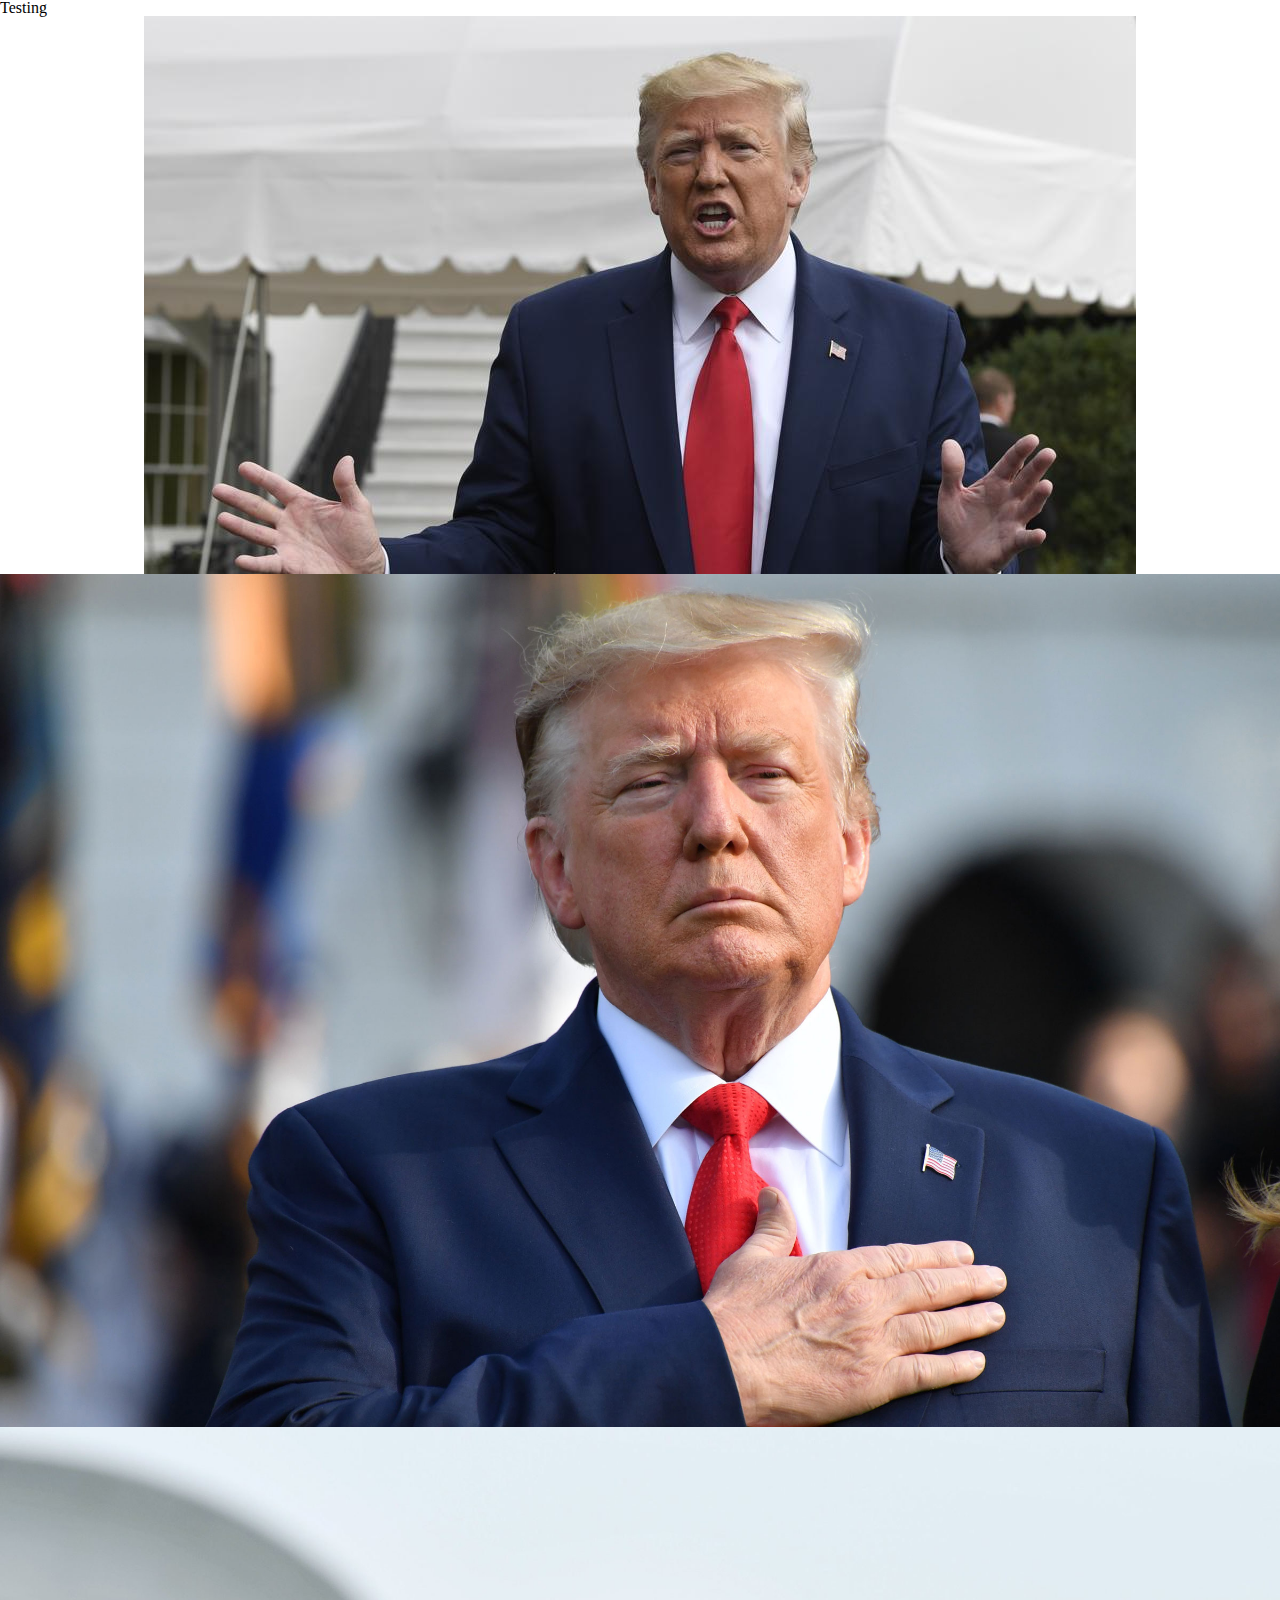
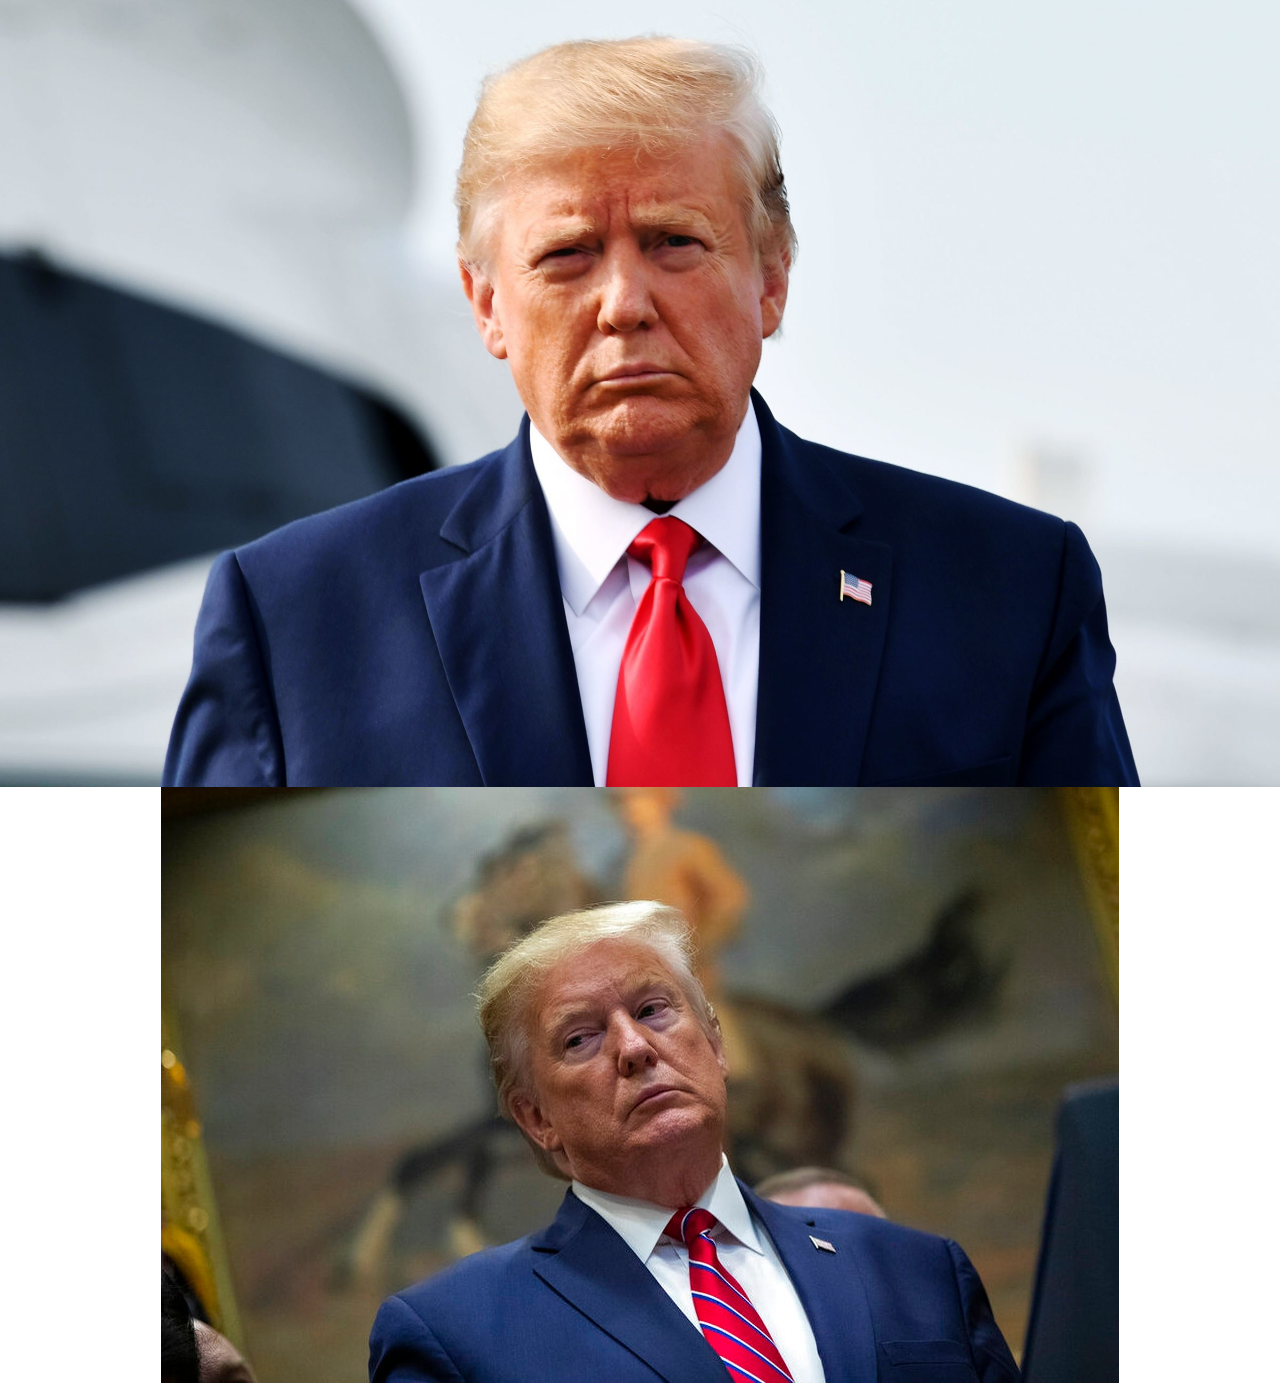
==== index.html @ fa8f147c "hola5" ====
<!DOCTYPE html>
<html lang="es">
<head>
	<meta charset="UTF-8">
	<meta name="viewport" content="width=device-width, initial-scale=1.0">
	<meta http-equiv="X-UA-Compatible" content="ie=edge">
	<title>Document</title>
	<link rel="icon" href="icon.svg" sizes="any">
	<link rel="stylesheet" href="css.css">
	<link rel="manifest" href="manifest.webmanifest">
	<script src="app.js" defer></script>
	<script src="sw.js" defer></script>
</head>
<body>
	<main>
		<section>
			<h1>Testing</h1>
			<ul>
				<li><img src="a.jpg" alt="a"></li>
				<li><img src="b.jpg" alt="b"></li>
				<li><img src="c.jpg" alt="c"></li>
				<li><img src="d.jpg" alt="d"></li>
			</ul>
		</section>
	</main>
</body>
</html>
---- css.css ----
html,body,div,span,applet,object,iframe,h1,h2,h3,h4,h5,h6,p,blockquote,pre,a,abbr,acronym,address,big,cite,code,del,dfn,em,img,ins,kbd,q,s,samp,small,strike,strong,sub,sup,tt,var,b,u,i,center,dl,dt,dd,ol,ul,li,fieldset,form,label,legend,table,caption,tbody,tfoot,thead,tr,th,td,article,aside,canvas,details,embed,figure,figcaption,footer,header,hgroup,menu,nav,output,ruby,section,summary,time,mark,audio,video{border:0;font:inherit;font-size:100%;margin:0;padding:0;vertical-align:baseline}article,aside,details,figcaption,figure,footer,header,hgroup,menu,nav,section{display:block}ol,ul{list-style:none}blockquote,q{quotes:none}blockquote:before,blockquote:after,q:before,q:after{content:"";content:none}table{border-collapse:collapse;border-spacing:0}*,*:after,*:before{-webkit-box-sizing:border-box;box-sizing:border-box}::-moz-selection{background:#b4e7f8}::selection{background:#b4e7f8}html{-ms-text-size-adjust:100%;-webkit-text-size-adjust:100%;line-height:1}body{-moz-osx-font-smoothing:grayscale;-webkit-font-smoothing:antialiased;-webkit-osx-font-smoothing:grayscale;-webkit-overflow-scrolling:touch;background:#fff;color:#000;line-height:1;overflow-x:hidden;text-rendering:optimizeSpeed;-ms-touch-action:manipulation;touch-action:manipulation}article,aside,canvas,details,figcaption,figure,footer,header,hgroup,menu,nav,section,summary,main{border:0;display:block;margin:0;outline:0;padding:0}audio,canvas,video{display:inline-block;display:inline;zoom:1}main{margin:0 auto;width:100%}i{display:inline-block}a{color:inherit;overflow-wrap:break-word;text-decoration:none;-webkit-transition:color 0.15s cubic-bezier(0.33, 0.66, 0.66, 1);-o-transition:color 0.15s cubic-bezier(0.33, 0.66, 0.66, 1);transition:color 0.15s cubic-bezier(0.33, 0.66, 0.66, 1);word-break:break-word;word-wrap:break-word}a:active,a:hover{color:#000;cursor:pointer;outline:0}a img{border:0}audio,canvas,video{display:inline-block}b,strong{font-weight:bold}blockquote:after,blockquote:before{content:"";content:none}button{-webkit-appearance:none;-moz-appearance:none;appearance:none;background:none;border:0;padding:0}button,input,select,textarea{font-family:inherit;font-size:100%;margin:0}button,input{line-height:normal}button::-moz-focus-inner,input::-moz-focus-inner{border:0;padding:0}button,select{text-transform:none}button,html input[type="button"],input[type="reset"],input[type="submit"]{-webkit-appearance:button;-moz-appearance:button;appearance:button;cursor:pointer}button[disabled],html input[disabled]{cursor:default}caption,th,td{font-weight:normal;text-align:left;vertical-align:middle}figure{margin:0}h1,h2,h3,h4,h5,h6{color:#000;-webkit-transition:color 0.15s cubic-bezier(0.33, 0.66, 0.66, 1);-o-transition:color 0.15s cubic-bezier(0.33, 0.66, 0.66, 1);transition:color 0.15s cubic-bezier(0.33, 0.66, 0.66, 1);word-break:break-word;word-wrap:break-word}i{display:inline-block;font-style:normal}img,iframe,picture{border:0;display:block}img{height:auto;margin-left:auto;margin-right:auto}picture img{width:100%}img,code,kbd,pre,samp,video,object,picture,figure,iframe{max-width:100%}input{border-radius:0}input[type="checkbox"],input[type="radio"]{padding:0}input[type="search"]{-webkit-appearance:none;-moz-appearance:none;appearance:none}input[type="search"]::-webkit-search-cancel-button,input[type="search"]::-webkit-search-decoration{-webkit-appearance:none;appearance:none}input[type="text"],input[type="password"]{border:1px solid #ccc;border-radius:0;padding:16px}[hidden]{display:none}hr{background:rgba(0,0,0,0.8);border-style:solid;border-top:0;-webkit-box-sizing:content-box;box-sizing:content-box;height:0;margin:0 auto;opacity:.18;width:-webkit-calc(100% - (16px * 2));width:calc(100% - (16px * 2))}code,kbd,pre,samp{-webkit-overflow-scrolling:touch;background:#f6f6f6;color:rgba(0,0,0,0.8);font-family:"Source Code Pro", monospace, sans-serif;margin:64px auto;overflow-wrap:break-word;padding:25px}legend{border:0;padding:0}ol,ul{list-style:none}p:empty,ul:empty,ol:empty,dl:empty,blockquote:empty{display:none}p{overflow-wrap:break-word;word-break:break-word;word-wrap:break-word}pre{font-size:80%;white-space:normal}small{font-size:10px}sub,sup{font-size:75%;line-height:0;position:relative;vertical-align:baseline}sup{top:-.5em}sub{bottom:-.25em}svg:not(root){overflow:hidden}textarea{overflow:auto;vertical-align:top}.visually-hidden{border:0;clip:rect(0 0 0 0);height:1px;margin:-1px;overflow:hidden;padding:0;position:absolute;width:1px}@font-face{font-family:abstract-sunday;font-style:normal;font-weight:normal;src:url("../fonts/AbstractSunday.eot"),url("../fonts/AbstractSunday.woff") format("woff"),url("../fonts/AbstractSunday.ttf") format("truetype"),url("../fonts/AbstractSunday.svg#AbstractSunday") format("svg"),url("../fonts/AbstractSunday.eot?#iefix") format("embedded-opentype")}@font-face{font-family:breve-text-bold;font-style:normal;font-weight:bold;src:url("../fonts/BreveText-Bold.woff") format("woff"),url("../fonts/BreveText-Bold.woff2") format("woff2")}@font-face{font-family:breve-text-bold-italic;font-style:italic;font-weight:bold;src:url("../fonts/BreveText-BoldItalic.woff") format("woff"),url("../fonts/BreveText-BoldItalic.woff2") format("woff2")}@font-face{font-family:breve-text-book;font-style:normal;font-weight:normal;src:url("../fonts/BreveText-Book.woff") format("woff"),url("../fonts/BreveText-Book.woff2") format("woff2")}@font-face{font-family:breve-text-book-italic;font-style:italic;font-weight:normal;src:url("../fonts/BreveText-BookItalic.woff") format("woff"),url("../fonts/BreveText-BookItalic.woff2") format("woff2")}@font-face{font-family:canela;font-style:normal;font-weight:normal;src:url("../fonts/Canela.eot"),url("../fonts/Canela.eot#iefix") format("embedded-opentype"),url("../fonts/Canela.woff") format("woff"),url("../fonts/Canela.ttf") format("truetype")}@font-face{font-family:lab-grotesque-black;font-style:normal;font-weight:normal;src:url("../fonts/LabGrotesque-Black.woff") format("woff"),url("../fonts/LabGrotesque-Black.woff2") format("woff2")}@font-face{font-family:lab-grotesque-bold;font-style:normal;font-weight:bold;src:url("../fonts/LabGrotesque-Bold.woff") format("woff"),url("../fonts/LabGrotesque-Bold.woff2") format("woff2")}@font-face{font-family:lab-grotesque-medium;font-style:normal;font-weight:normal;src:url("../fonts/LabGrotesque-Medium.woff") format("woff"),url("../fonts/LabGrotesque-Medium.woff2") format("woff2")}@font-face{font-family:wired-mono;font-style:normal;font-weight:normal;src:url("../fonts/WiredMono-Regular.eot"),url("../fonts/WiredMono-Regular.woff") format("woff"),url("../fonts/WiredMono-Regular.woff2") format("woff2")}@font-face{font-family:wired-mono-bold;font-style:normal;font-weight:bold;src:url("../fonts/WiredMono-Bold.eot"),url("../fonts/WiredMono-Bold.woff") format("woff"),url("../fonts/WiredMono-Bold.woff2") format("woff2")}@font-face{font-family:wired-mono-light;font-style:normal;font-weight:lighter;src:url("../fonts/WiredMono-Light.eot"),url("../fonts/WiredMono-Light.woff") format("woff"),url("../fonts/WiredMono-Light.woff2") format("woff2")}@font-face{font-family:wired-mono-100;font-style:normal;font-weight:100;src:url("../fonts/WiredMono-Thin.eot"),url("../fonts/WiredMono-Thin.woff") format("woff"),url("../fonts/WiredMono-Thin.woff2") format("woff2")}.ad-component--box{min-height:50px}@media (min-width: 600px){.ad-component--box{min-height:250px;min-width:300px}}.ad-component--box-2{margin-bottom:16px}.ad-component--box-4{padding-bottom:16px}@media (min-width: 900px){.reverse-siderail-order .sidebar-component{display:-webkit-box !important;display:-webkit-flex !important;display:-ms-flexbox !important;display:flex !important;-webkit-box-orient:vertical;-webkit-box-direction:normal;-webkit-flex-flow:column;-ms-flex-flow:column;flex-flow:column}.reverse-siderail-order .siderail-rad{-webkit-box-ordinal-group:3;-webkit-order:2;-ms-flex-order:2;order:2}}.advertisement__leaderboard{-webkit-box-align:center;-webkit-align-items:center;-ms-flex-align:center;align-items:center;display:-webkit-box;display:-webkit-flex;display:-ms-flexbox;display:flex;-webkit-box-pack:center;-webkit-justify-content:center;-ms-flex-pack:center;justify-content:center;min-height:122px;padding:16px 0;width:100%}@media (max-width: 599px){.advertisement__leaderboard{min-height:82px}}.leaderboard__spacer{padding-top:16px}.leaderboard-rad{width:100%}.cns-ads-slot-type-post-nav.cns-ads-slot-size-9x1.cns-ads-slot-state-filled{margin-top:-16px}.cns-ads-slot-type-siderail-1.cns-ads-slot-state-filled,.cns-ads-slot-type-siderail-3.cns-ads-slot-state-filled{padding-bottom:16px}.mid-banner-wrap .cns-ads-slot-type-article-in-copy-mobile,.mid-banner-wrap .cns-ads-slot-type-article-in-copy{background-color:#f6f6f6;margin-bottom:50px;margin-left:-20px;margin-top:50px;padding-bottom:16px;padding-top:16px;position:relative;width:100vw;z-index:1}@media (min-width: 600px){.mid-banner-wrap .cns-ads-slot-type-article-in-copy-mobile,.mid-banner-wrap .cns-ads-slot-type-article-in-copy{margin-left:-200px}}@media (min-width: 1200px){.mid-banner-wrap .cns-ads-slot-type-article-in-copy-mobile,.mid-banner-wrap .cns-ads-slot-type-article-in-copy{margin-left:-webkit-calc(((1132px - 100vw)/2) - 250px);margin-left:calc(((1132px - 100vw)/2) - 250px)}}.footer-ad-wrap .cns-ads-slot-type-footer.cns-ads-slot-state-filled,.footer-ad-wrap .cns-ads-slot-type-footer-mobile.cns-ads-slot-state-filled{background-color:#f6f6f6;padding:16px 0;width:100vw}@media (min-width: 600px){.footer-ad-wrap{display:-webkit-box;display:-webkit-flex;display:-ms-flexbox;display:flex}.footer-ad-wrap .footer-rad{z-index:1}}.cm-subscribe-link-wrapper{padding:10px 20px;position:absolute;right:0;top:0}@media (min-width: 900px){.cm-subscribe-link-wrapper{padding-bottom:22px;padding-top:22px;right:40px}}.cm-subscribe-link{padding:4px 2px;position:absolute}@media (max-width: 899px){.cns-ads-slot-type-post-nav.cns-ads-slot-state-filled.cns-ads-slot-size-970x250{height:224px;position:relative;top:-14px}.cns-ads-slot-type-post-nav.cns-ads-slot-state-filled.cns-ads-slot-size-970x250 iframe{-webkit-transform:scale(0.79);-ms-transform:scale(0.79);transform:scale(0.79)}.cns-ads-slot-type-post-nav.cns-ads-slot-state-filled.cns-ads-slot-size-970x250 iframe:not(:root:root){-webkit-transform-origin:left;-ms-transform-origin:left;transform-origin:left}.cns-ads-slot-type-post-nav.cns-ads-slot-state-filled.cns-ads-slot-size-970x250 .cns-ads-container:not(:root:root){width:766px !important}}@media (max-width: 899px){.cns-ads-slot-type-article-in-copy.cns-ads-slot-state-filled.cns-ads-slot-size-970x251 .cns-ads-container{width:766px !important}.cns-ads-slot-type-article-in-copy.cns-ads-slot-state-filled.cns-ads-slot-size-970x251 iframe{-webkit-transform:scale(0.79);-ms-transform:scale(0.79);transform:scale(0.79);-webkit-transform-origin:left;-ms-transform-origin:left;transform-origin:left}}@media (max-width: 899px){.cns-ads-slot-type-post-nav.cns-ads-slot-state-filled.cns-ads-slot-size-932x372{height:333px;position:relative;top:-20px}.cns-ads-slot-type-post-nav.cns-ads-slot-state-filled.cns-ads-slot-size-932x372 iframe{-webkit-transform:scale(0.79);-ms-transform:scale(0.79);transform:scale(0.79)}.cns-ads-slot-type-post-nav.cns-ads-slot-state-filled.cns-ads-slot-size-932x372 iframe:not(:root:root){-webkit-transform-origin:left;-ms-transform-origin:left;transform-origin:left}.cns-ads-slot-type-post-nav.cns-ads-slot-state-filled.cns-ads-slot-size-932x372 .cns-ads-container:not(:root:root){width:750px !important}}.paywall-container-component--growler .cns-ads-container,.paywall-container-component--halfwalled .cns-ads-container{width:100% !important}.paywall-container-component--growler div[id*="google_ads_iframe"],.paywall-container-component--halfwalled div[id*="google_ads_iframe"]{width:100% !important}.paywall-container-component--fullwalled.paywall-container-component--desktop .cns-ads-container,.paywall-container-component--fullwalled.paywall-container-component--tablet .cns-ads-container{height:468px !important;min-height:468px !important}.paywall-container-component--fullwalled.paywall-container-component--desktop div[id*="google_ads_iframe"],.paywall-container-component--fullwalled.paywall-container-component--tablet div[id*="google_ads_iframe"]{height:468px !important;min-height:468px !important}.paywall-container-component--halfwalled.paywall-container-component--desktop .cns-ads-container{height:300px !important;min-height:300px !important}.paywall-container-component--halfwalled.paywall-container-component--desktop div[id*="google_ads_iframe"]{height:300px !important;min-height:300px !important}.paywall-container-component--halfwalled.paywall-container-component--tablet .cns-ads-container{height:300px !important;min-height:300px !important}.paywall-container-component--halfwalled.paywall-container-component--tablet div[id*="google_ads_iframe"]{height:300px !important;min-height:300px !important}.paywall-container-component--halfwalled.paywall-container-component--mobile .cns-ads-container{height:460px !important;min-height:460px !important}.paywall-container-component--halfwalled.paywall-container-component--mobile div[id*="google_ads_iframe"]{height:460px !important;min-height:460px !important}.paywall-container-component--growler.paywall-container-component--desktop .cns-ads-container{height:70px !important;min-height:70px !important}.paywall-container-component--growler.paywall-container-component--desktop .cns-ads-container iframe{height:70px !important;min-height:70px !important}@media (min-width: 1200px){.paywall-container-component--growler.paywall-container-component--desktop .cns-ads-container{height:55px !important;min-height:55px !important}.paywall-container-component--growler.paywall-container-component--desktop .cns-ads-container iframe{height:55px !important;min-height:55px !important}}.paywall-container-component--growler.paywall-container-component--desktop div[id*="google_ads_iframe"]{height:70px !important;min-height:70px !important}.paywall-container-component--growler.paywall-container-component--desktop div[id*="google_ads_iframe"] iframe{height:70px !important;min-height:70px !important}@media (min-width: 1200px){.paywall-container-component--growler.paywall-container-component--desktop div[id*="google_ads_iframe"]{height:55px !important;min-height:55px !important}.paywall-container-component--growler.paywall-container-component--desktop div[id*="google_ads_iframe"] iframe{height:55px !important;min-height:55px !important}}@media (max-width: 899px){.cns-ads-slot-type-article-in-copy.cns-ads-slot-state-filled.cns-ads-slot-size-932x373 .cns-ads-container{width:750px !important}.cns-ads-slot-type-article-in-copy.cns-ads-slot-state-filled.cns-ads-slot-size-932x373 iframe{-webkit-transform:scale(0.79);-ms-transform:scale(0.79);transform:scale(0.79);-webkit-transform-origin:left;-ms-transform-origin:left;transform-origin:left}}.cns-ads-slot-type-wide-index.cns-ads-slot-state-filled{padding-bottom:16px}@media (min-width: 900px){.cns-ads-slot-type-wide-index.cns-ads-slot-state-filled.cns-ads-slot-size-971x250,.cns-ads-slot-type-wide-index.cns-ads-slot-state-filled.cns-ads-slot-size-971x418,.cns-ads-slot-type-wide-index.cns-ads-slot-state-filled.cns-ads-slot-size-971x66{display:table;margin-left:-20px}}.cns-ads-slot-type-wide-index.cns-ads-slot-state-filled.cns-ads-slot-size-9x2{margin-left:-20px;width:100vw}@media (min-width: 600px){.cns-ads-slot-type-wide-index.cns-ads-slot-state-filled.cns-ads-slot-size-9x2{margin-left:-50px}}@media (min-width: 1047px){.cns-ads-slot-type-wide-index.cns-ads-slot-state-filled.cns-ads-slot-size-9x2{margin-left:-webkit-calc(((1132px - 100vw)/2) - 100px);margin-left:calc(((1132px - 100vw)/2) - 100px)}}.cns-ads-slot-type-cm-rollover.cns-ads-slot-state-filled .cns-ads-container,.cns-ads-slot-type-cm-rollover.cns-ads-slot-state-filled .cns-ads-container>div,.cns-ads-slot-type-cm-rollover.cns-ads-slot-state-filled .cns-ads-container>div>iframe{width:100% !important}.polar-hide{display:none}.archive-item-component{font-size:0;border-bottom:1px solid #ccc;padding:16px 0}.archive-item-component__link:hover .archive-item-component__byline,.archive-item-component__link:hover .archive-item-component__title,.archive-item-component__link:hover .archive-item-component__desc{color:#666}.archive-item-component__img{display:inline-block;font-size:16px;padding-left:0;padding-right:0;width:100%}@media (min-width: 900px){.archive-item-component__img{vertical-align:top;width:33.33333%}}@media (min-width: 900px){.archive-item-component__img{display:inline-block;font-size:16px;padding-left:0;padding-right:16px;width:100%}}@media (min-width: 900px) and (min-width: 900px){.archive-item-component__img{vertical-align:top;width:33.33333%}}.archive-item-component__info{display:inline-block;font-size:16px;padding-left:0;padding-right:16px;width:100%;margin-top:16px}@media (min-width: 900px){.archive-item-component__info{vertical-align:middle;width:66.66667%}}@media (min-width: 900px){.archive-item-component__info{margin-top:0}}.archive-item-component__byline{font-family:wired-mono,"tungsten",proxima-nova,ProximaNova-Bold,HelveticaNeue-Bold,"Helvetica Neue Bold","Helvetica Neue",Helvetica,Arial,"Lucida Grande",sans-serif;font-style:normal;font-weight:400;text-decoration:none;text-transform:uppercase;color:#666;font-size:11px;line-height:13px;margin-bottom:8px;-webkit-transition:color .15s cubic-bezier(0.33, 0.66, 0.66, 1);-o-transition:color .15s cubic-bezier(0.33, 0.66, 0.66, 1);transition:color .15s cubic-bezier(0.33, 0.66, 0.66, 1)}.archive-item-component__byline .byline-component{display:inline;margin-left:-4px}.archive-item-component__title{font-family:lab-grotesque-black,HelveticaNeue-Bold,"Helvetica Neue Bold","Helvetica Neue",Helvetica,Arial,"Lucida Grande",sans-serif;font-style:normal;font-weight:200;-webkit-box-orient:vertical;-webkit-line-clamp:5;display:-webkit-box;max-height:100px;overflow:hidden;-o-text-overflow:ellipsis;text-overflow:ellipsis;color:#000;font-size:17px;line-height:20px;-webkit-transition:color .15s cubic-bezier(0.33, 0.66, 0.66, 1);-o-transition:color .15s cubic-bezier(0.33, 0.66, 0.66, 1);transition:color .15s cubic-bezier(0.33, 0.66, 0.66, 1)}.archive-item-component__title em,.archive-item-component__title cite{display:inline-block;font-family:inherit;font-style:inherit;line-height:inherit;-webkit-transform:skew(-5deg);-ms-transform:skew(-5deg);transform:skew(-5deg)}.archive-item-component__desc{font-family:breve-text-book,HelveticaNeue-Bold,"Helvetica Neue Bold","Helvetica Neue",Helvetica,Arial,"Lucida Grande",sans-serif;-webkit-box-orient:vertical;-webkit-line-clamp:3;display:-webkit-box;max-height:48px;overflow:hidden;-o-text-overflow:ellipsis;text-overflow:ellipsis;color:#000;font-size:14px;line-height:16px;margin-top:4px;-webkit-transition:color .15s cubic-bezier(0.33, 0.66, 0.66, 1);-o-transition:color .15s cubic-bezier(0.33, 0.66, 0.66, 1);transition:color .15s cubic-bezier(0.33, 0.66, 0.66, 1)}.archive-item-component__desc em,.archive-item-component__desc cite{font-family:breve-text-book-italic,HelveticaNeue-Bold,"Helvetica Neue Bold","Helvetica Neue",Helvetica,Arial,"Lucida Grande",sans-serif}.archive-list-component__items{border-top:1px solid #ccc;list-style:none;padding:0 16px}.pagination-component{font-family:wired-mono-bold,"tungsten",proxima-nova,ProximaNova-Bold,HelveticaNeue-Bold,"Helvetica Neue Bold","Helvetica Neue",Helvetica,Arial,"Lucida Grande",sans-serif;font-style:normal;font-weight:400;text-decoration:none;text-transform:uppercase;color:#666;font-size:10px;line-height:13px;padding:15px 0 28px;text-align:center}.pagination-component__page{display:inline;margin-right:16px}.pagination-component__page--current-page{color:#000}.pagination-component__caret--right,.pagination-component__caret--left{display:inline-block;position:relative;top:11px}.pagination-component__caret--right i,.pagination-component__caret--left i{margin:0;opacity:.6}.pagination-component__caret--left{margin-right:16px}.archive-listing-component{clear:left}.link--arrow{-webkit-box-align:center;-webkit-align-items:center;-ms-flex-align:center;align-items:center;border-top:1px solid #ccc;display:-webkit-box;display:-webkit-flex;display:-ms-flexbox;display:flex;height:62px;padding:16px;text-decoration:none}.link--arrow .icon{margin-right:8px;opacity:.6;-webkit-transition:opacity .15s cubic-bezier(0.33, 0.66, 0.66, 1);-o-transition:opacity .15s cubic-bezier(0.33, 0.66, 0.66, 1);transition:opacity .15s cubic-bezier(0.33, 0.66, 0.66, 1)}.link--arrow span{font-family:wired-mono-bold,"tungsten",proxima-nova,ProximaNova-Bold,HelveticaNeue-Bold,"Helvetica Neue Bold","Helvetica Neue",Helvetica,Arial,"Lucida Grande",sans-serif;font-style:normal;font-weight:400;text-decoration:none;text-transform:uppercase;font-size:13px}.link--arrow:hover .icon{opacity:1}.link--arrow:hover span{color:#252525}@media (max-width: 899px){.link--arrow{max-width:100%}}@media (max-width: 599px){.aspect-ratio-component.extra-small-only-16-9{position:relative}.aspect-ratio-component.extra-small-only-16-9::before{content:"";display:block;padding-top:56.25%;width:100%}.aspect-ratio-component.extra-small-only-16-9>.aspect-ratio-component__inner-wrapper{bottom:0;left:0;overflow:hidden;position:absolute;right:0;top:0}.aspect-ratio-component.extra-small-only-2-1{position:relative}.aspect-ratio-component.extra-small-only-2-1::before{content:"";display:block;padding-top:50%;width:100%}.aspect-ratio-component.extra-small-only-2-1>.aspect-ratio-component__inner-wrapper{bottom:0;left:0;overflow:hidden;position:absolute;right:0;top:0}.aspect-ratio-component.extra-small-only-1-1{position:relative}.aspect-ratio-component.extra-small-only-1-1::before{content:"";display:block;padding-top:100%;width:100%}.aspect-ratio-component.extra-small-only-1-1>.aspect-ratio-component__inner-wrapper{bottom:0;left:0;overflow:hidden;position:absolute;right:0;top:0}.aspect-ratio-component.extra-small-only-4-3{position:relative}.aspect-ratio-component.extra-small-only-4-3::before{content:"";display:block;padding-top:75%;width:100%}.aspect-ratio-component.extra-small-only-4-3>.aspect-ratio-component__inner-wrapper{bottom:0;left:0;overflow:hidden;position:absolute;right:0;top:0}}@media (min-width: 600px){.aspect-ratio-component.small-up-16-9{position:relative}.aspect-ratio-component.small-up-16-9::before{content:"";display:block;padding-top:56.25%;width:100%}.aspect-ratio-component.small-up-16-9>.aspect-ratio-component__inner-wrapper{bottom:0;left:0;overflow:hidden;position:absolute;right:0;top:0}.aspect-ratio-component.small-up-2-1{position:relative}.aspect-ratio-component.small-up-2-1::before{content:"";display:block;padding-top:50%;width:100%}.aspect-ratio-component.small-up-2-1>.aspect-ratio-component__inner-wrapper{bottom:0;left:0;overflow:hidden;position:absolute;right:0;top:0}.aspect-ratio-component.small-up-1-1{position:relative}.aspect-ratio-component.small-up-1-1::before{content:"";display:block;padding-top:100%;width:100%}.aspect-ratio-component.small-up-1-1>.aspect-ratio-component__inner-wrapper{bottom:0;left:0;overflow:hidden;position:absolute;right:0;top:0}.aspect-ratio-component.small-up-4-3{position:relative}.aspect-ratio-component.small-up-4-3::before{content:"";display:block;padding-top:75%;width:100%}.aspect-ratio-component.small-up-4-3>.aspect-ratio-component__inner-wrapper{bottom:0;left:0;overflow:hidden;position:absolute;right:0;top:0}}@media (max-width: 899px){.aspect-ratio-component.medium-down-16-9{position:relative}.aspect-ratio-component.medium-down-16-9::before{content:"";display:block;padding-top:56.25%;width:100%}.aspect-ratio-component.medium-down-16-9>.aspect-ratio-component__inner-wrapper{bottom:0;left:0;overflow:hidden;position:absolute;right:0;top:0}.aspect-ratio-component.medium-down-2-1{position:relative}.aspect-ratio-component.medium-down-2-1::before{content:"";display:block;padding-top:50%;width:100%}.aspect-ratio-component.medium-down-2-1>.aspect-ratio-component__inner-wrapper{bottom:0;left:0;overflow:hidden;position:absolute;right:0;top:0}.aspect-ratio-component.medium-down-1-1{position:relative}.aspect-ratio-component.medium-down-1-1::before{content:"";display:block;padding-top:100%;width:100%}.aspect-ratio-component.medium-down-1-1>.aspect-ratio-component__inner-wrapper{bottom:0;left:0;overflow:hidden;position:absolute;right:0;top:0}.aspect-ratio-component.medium-down-4-3{position:relative}.aspect-ratio-component.medium-down-4-3::before{content:"";display:block;padding-top:75%;width:100%}.aspect-ratio-component.medium-down-4-3>.aspect-ratio-component__inner-wrapper{bottom:0;left:0;overflow:hidden;position:absolute;right:0;top:0}}@media (min-width: 900px){.aspect-ratio-component.medium-up-16-9{position:relative}.aspect-ratio-component.medium-up-16-9::before{content:"";display:block;padding-top:56.25%;width:100%}.aspect-ratio-component.medium-up-16-9>.aspect-ratio-component__inner-wrapper{bottom:0;left:0;overflow:hidden;position:absolute;right:0;top:0}.aspect-ratio-component.medium-up-2-1{position:relative}.aspect-ratio-component.medium-up-2-1::before{content:"";display:block;padding-top:50%;width:100%}.aspect-ratio-component.medium-up-2-1>.aspect-ratio-component__inner-wrapper{bottom:0;left:0;overflow:hidden;position:absolute;right:0;top:0}.aspect-ratio-component.medium-up-1-1{position:relative}.aspect-ratio-component.medium-up-1-1::before{content:"";display:block;padding-top:100%;width:100%}.aspect-ratio-component.medium-up-1-1>.aspect-ratio-component__inner-wrapper{bottom:0;left:0;overflow:hidden;position:absolute;right:0;top:0}.aspect-ratio-component.medium-up-4-3{position:relative}.aspect-ratio-component.medium-up-4-3::before{content:"";display:block;padding-top:75%;width:100%}.aspect-ratio-component.medium-up-4-3>.aspect-ratio-component__inner-wrapper{bottom:0;left:0;overflow:hidden;position:absolute;right:0;top:0}}@media (min-width: 1200px){.aspect-ratio-component.large-up-16-9{position:relative}.aspect-ratio-component.large-up-16-9::before{content:"";display:block;padding-top:56.25%;width:100%}.aspect-ratio-component.large-up-16-9>.aspect-ratio-component__inner-wrapper{bottom:0;left:0;overflow:hidden;position:absolute;right:0;top:0}.aspect-ratio-component.large-up-2-1{position:relative}.aspect-ratio-component.large-up-2-1::before{content:"";display:block;padding-top:50%;width:100%}.aspect-ratio-component.large-up-2-1>.aspect-ratio-component__inner-wrapper{bottom:0;left:0;overflow:hidden;position:absolute;right:0;top:0}.aspect-ratio-component.large-up-1-1{position:relative}.aspect-ratio-component.large-up-1-1::before{content:"";display:block;padding-top:100%;width:100%}.aspect-ratio-component.large-up-1-1>.aspect-ratio-component__inner-wrapper{bottom:0;left:0;overflow:hidden;position:absolute;right:0;top:0}.aspect-ratio-component.large-up-4-3{position:relative}.aspect-ratio-component.large-up-4-3::before{content:"";display:block;padding-top:75%;width:100%}.aspect-ratio-component.large-up-4-3>.aspect-ratio-component__inner-wrapper{bottom:0;left:0;overflow:hidden;position:absolute;right:0;top:0}}@media (min-width: 1800px){.aspect-ratio-component.extra-large-up-16-9{position:relative}.aspect-ratio-component.extra-large-up-16-9::before{content:"";display:block;padding-top:56.25%;width:100%}.aspect-ratio-component.extra-large-up-16-9>.aspect-ratio-component__inner-wrapper{bottom:0;left:0;overflow:hidden;position:absolute;right:0;top:0}.aspect-ratio-component.extra-large-up-2-1{position:relative}.aspect-ratio-component.extra-large-up-2-1::before{content:"";display:block;padding-top:50%;width:100%}.aspect-ratio-component.extra-large-up-2-1>.aspect-ratio-component__inner-wrapper{bottom:0;left:0;overflow:hidden;position:absolute;right:0;top:0}.aspect-ratio-component.extra-large-up-1-1{position:relative}.aspect-ratio-component.extra-large-up-1-1::before{content:"";display:block;padding-top:100%;width:100%}.aspect-ratio-component.extra-large-up-1-1>.aspect-ratio-component__inner-wrapper{bottom:0;left:0;overflow:hidden;position:absolute;right:0;top:0}.aspect-ratio-component.extra-large-up-4-3{position:relative}.aspect-ratio-component.extra-large-up-4-3::before{content:"";display:block;padding-top:75%;width:100%}.aspect-ratio-component.extra-large-up-4-3>.aspect-ratio-component__inner-wrapper{bottom:0;left:0;overflow:hidden;position:absolute;right:0;top:0}}@media (-webkit-min-device-pixel-ratio: 1.5), (min--moz-device-pixel-ratio: 1.5), (-webkit-min-device-pixel-ratio: 2.5), (-o-min-device-pixel-ratio: 5/2), (min-resolution: 240dpi){.aspect-ratio-component.retina-16-9{position:relative}.aspect-ratio-component.retina-16-9::before{content:"";display:block;padding-top:56.25%;width:100%}.aspect-ratio-component.retina-16-9>.aspect-ratio-component__inner-wrapper{bottom:0;left:0;overflow:hidden;position:absolute;right:0;top:0}.aspect-ratio-component.retina-2-1{position:relative}.aspect-ratio-component.retina-2-1::before{content:"";display:block;padding-top:50%;width:100%}.aspect-ratio-component.retina-2-1>.aspect-ratio-component__inner-wrapper{bottom:0;left:0;overflow:hidden;position:absolute;right:0;top:0}.aspect-ratio-component.retina-1-1{position:relative}.aspect-ratio-component.retina-1-1::before{content:"";display:block;padding-top:100%;width:100%}.aspect-ratio-component.retina-1-1>.aspect-ratio-component__inner-wrapper{bottom:0;left:0;overflow:hidden;position:absolute;right:0;top:0}.aspect-ratio-component.retina-4-3{position:relative}.aspect-ratio-component.retina-4-3::before{content:"";display:block;padding-top:75%;width:100%}.aspect-ratio-component.retina-4-3>.aspect-ratio-component__inner-wrapper{bottom:0;left:0;overflow:hidden;position:absolute;right:0;top:0}}@media (min-width: 1047px){.aspect-ratio-component.extra-medium-up-16-9{position:relative}.aspect-ratio-component.extra-medium-up-16-9::before{content:"";display:block;padding-top:56.25%;width:100%}.aspect-ratio-component.extra-medium-up-16-9>.aspect-ratio-component__inner-wrapper{bottom:0;left:0;overflow:hidden;position:absolute;right:0;top:0}.aspect-ratio-component.extra-medium-up-2-1{position:relative}.aspect-ratio-component.extra-medium-up-2-1::before{content:"";display:block;padding-top:50%;width:100%}.aspect-ratio-component.extra-medium-up-2-1>.aspect-ratio-component__inner-wrapper{bottom:0;left:0;overflow:hidden;position:absolute;right:0;top:0}.aspect-ratio-component.extra-medium-up-1-1{position:relative}.aspect-ratio-component.extra-medium-up-1-1::before{content:"";display:block;padding-top:100%;width:100%}.aspect-ratio-component.extra-medium-up-1-1>.aspect-ratio-component__inner-wrapper{bottom:0;left:0;overflow:hidden;position:absolute;right:0;top:0}.aspect-ratio-component.extra-medium-up-4-3{position:relative}.aspect-ratio-component.extra-medium-up-4-3::before{content:"";display:block;padding-top:75%;width:100%}.aspect-ratio-component.extra-medium-up-4-3>.aspect-ratio-component__inner-wrapper{bottom:0;left:0;overflow:hidden;position:absolute;right:0;top:0}}@media (max-height: 700px){.aspect-ratio-component.tall-down-16-9{position:relative}.aspect-ratio-component.tall-down-16-9::before{content:"";display:block;padding-top:56.25%;width:100%}.aspect-ratio-component.tall-down-16-9>.aspect-ratio-component__inner-wrapper{bottom:0;left:0;overflow:hidden;position:absolute;right:0;top:0}.aspect-ratio-component.tall-down-2-1{position:relative}.aspect-ratio-component.tall-down-2-1::before{content:"";display:block;padding-top:50%;width:100%}.aspect-ratio-component.tall-down-2-1>.aspect-ratio-component__inner-wrapper{bottom:0;left:0;overflow:hidden;position:absolute;right:0;top:0}.aspect-ratio-component.tall-down-1-1{position:relative}.aspect-ratio-component.tall-down-1-1::before{content:"";display:block;padding-top:100%;width:100%}.aspect-ratio-component.tall-down-1-1>.aspect-ratio-component__inner-wrapper{bottom:0;left:0;overflow:hidden;position:absolute;right:0;top:0}.aspect-ratio-component.tall-down-4-3{position:relative}.aspect-ratio-component.tall-down-4-3::before{content:"";display:block;padding-top:75%;width:100%}.aspect-ratio-component.tall-down-4-3>.aspect-ratio-component__inner-wrapper{bottom:0;left:0;overflow:hidden;position:absolute;right:0;top:0}}@media (max-width: 374px){.aspect-ratio-component.extra-small-mini-16-9{position:relative}.aspect-ratio-component.extra-small-mini-16-9::before{content:"";display:block;padding-top:56.25%;width:100%}.aspect-ratio-component.extra-small-mini-16-9>.aspect-ratio-component__inner-wrapper{bottom:0;left:0;overflow:hidden;position:absolute;right:0;top:0}.aspect-ratio-component.extra-small-mini-2-1{position:relative}.aspect-ratio-component.extra-small-mini-2-1::before{content:"";display:block;padding-top:50%;width:100%}.aspect-ratio-component.extra-small-mini-2-1>.aspect-ratio-component__inner-wrapper{bottom:0;left:0;overflow:hidden;position:absolute;right:0;top:0}.aspect-ratio-component.extra-small-mini-1-1{position:relative}.aspect-ratio-component.extra-small-mini-1-1::before{content:"";display:block;padding-top:100%;width:100%}.aspect-ratio-component.extra-small-mini-1-1>.aspect-ratio-component__inner-wrapper{bottom:0;left:0;overflow:hidden;position:absolute;right:0;top:0}.aspect-ratio-component.extra-small-mini-4-3{position:relative}.aspect-ratio-component.extra-small-mini-4-3::before{content:"";display:block;padding-top:75%;width:100%}.aspect-ratio-component.extra-small-mini-4-3>.aspect-ratio-component__inner-wrapper{bottom:0;left:0;overflow:hidden;position:absolute;right:0;top:0}}@media (max-width: 670px){.aspect-ratio-component.extra-small-eg-16-9{position:relative}.aspect-ratio-component.extra-small-eg-16-9::before{content:"";display:block;padding-top:56.25%;width:100%}.aspect-ratio-component.extra-small-eg-16-9>.aspect-ratio-component__inner-wrapper{bottom:0;left:0;overflow:hidden;position:absolute;right:0;top:0}.aspect-ratio-component.extra-small-eg-2-1{position:relative}.aspect-ratio-component.extra-small-eg-2-1::before{content:"";display:block;padding-top:50%;width:100%}.aspect-ratio-component.extra-small-eg-2-1>.aspect-ratio-component__inner-wrapper{bottom:0;left:0;overflow:hidden;position:absolute;right:0;top:0}.aspect-ratio-component.extra-small-eg-1-1{position:relative}.aspect-ratio-component.extra-small-eg-1-1::before{content:"";display:block;padding-top:100%;width:100%}.aspect-ratio-component.extra-small-eg-1-1>.aspect-ratio-component__inner-wrapper{bottom:0;left:0;overflow:hidden;position:absolute;right:0;top:0}.aspect-ratio-component.extra-small-eg-4-3{position:relative}.aspect-ratio-component.extra-small-eg-4-3::before{content:"";display:block;padding-top:75%;width:100%}.aspect-ratio-component.extra-small-eg-4-3>.aspect-ratio-component__inner-wrapper{bottom:0;left:0;overflow:hidden;position:absolute;right:0;top:0}}@media (min-width: 671px){.aspect-ratio-component.small-up-eg-16-9{position:relative}.aspect-ratio-component.small-up-eg-16-9::before{content:"";display:block;padding-top:56.25%;width:100%}.aspect-ratio-component.small-up-eg-16-9>.aspect-ratio-component__inner-wrapper{bottom:0;left:0;overflow:hidden;position:absolute;right:0;top:0}.aspect-ratio-component.small-up-eg-2-1{position:relative}.aspect-ratio-component.small-up-eg-2-1::before{content:"";display:block;padding-top:50%;width:100%}.aspect-ratio-component.small-up-eg-2-1>.aspect-ratio-component__inner-wrapper{bottom:0;left:0;overflow:hidden;position:absolute;right:0;top:0}.aspect-ratio-component.small-up-eg-1-1{position:relative}.aspect-ratio-component.small-up-eg-1-1::before{content:"";display:block;padding-top:100%;width:100%}.aspect-ratio-component.small-up-eg-1-1>.aspect-ratio-component__inner-wrapper{bottom:0;left:0;overflow:hidden;position:absolute;right:0;top:0}.aspect-ratio-component.small-up-eg-4-3{position:relative}.aspect-ratio-component.small-up-eg-4-3::before{content:"";display:block;padding-top:75%;width:100%}.aspect-ratio-component.small-up-eg-4-3>.aspect-ratio-component__inner-wrapper{bottom:0;left:0;overflow:hidden;position:absolute;right:0;top:0}}.aspect-ratio-component.all-16-9{position:relative}.aspect-ratio-component.all-16-9::before{content:"";display:block;padding-top:56.25%;width:100%}.aspect-ratio-component.all-16-9>.aspect-ratio-component__inner-wrapper{bottom:0;left:0;overflow:hidden;position:absolute;right:0;top:0}.aspect-ratio-component.all-2-1{position:relative}.aspect-ratio-component.all-2-1::before{content:"";display:block;padding-top:50%;width:100%}.aspect-ratio-component.all-2-1>.aspect-ratio-component__inner-wrapper{bottom:0;left:0;overflow:hidden;position:absolute;right:0;top:0}.aspect-ratio-component.all-1-1{position:relative}.aspect-ratio-component.all-1-1::before{content:"";display:block;padding-top:100%;width:100%}.aspect-ratio-component.all-1-1>.aspect-ratio-component__inner-wrapper{bottom:0;left:0;overflow:hidden;position:absolute;right:0;top:0}.aspect-ratio-component.all-4-3{position:relative}.aspect-ratio-component.all-4-3::before{content:"";display:block;padding-top:75%;width:100%}.aspect-ratio-component.all-4-3>.aspect-ratio-component__inner-wrapper{bottom:0;left:0;overflow:hidden;position:absolute;right:0;top:0}.brow-component{color:rgba(0,0,0,0.6);display:block;font-family:wired-mono,"tungsten",proxima-nova,ProximaNova-Bold,HelveticaNeue-Bold,"Helvetica Neue Bold","Helvetica Neue",Helvetica,Arial,"Lucida Grande",sans-serif;font-style:normal;font-weight:400;line-height:13px;overflow:hidden;position:relative;text-transform:uppercase;z-index:3}.brow-component--micro{font-size:11px;margin-bottom:4px}.brow-component--backchannel{color:#9DD5D8}.brow-component--sponsored{color:#E96700}.byline-component{-webkit-box-orient:vertical;-webkit-line-clamp:3;display:-webkit-box;max-height:39px;overflow:hidden;-o-text-overflow:ellipsis;text-overflow:ellipsis;font-family:wired-mono,"tungsten",proxima-nova,ProximaNova-Bold,HelveticaNeue-Bold,"Helvetica Neue Bold","Helvetica Neue",Helvetica,Arial,"Lucida Grande",sans-serif;font-style:normal;font-weight:400;text-decoration:none;text-transform:uppercase;color:rgba(0,0,0,0.6);display:block;line-height:13px;position:relative;z-index:3}.byline-component--micro{font-size:11px;letter-spacing:0;margin-top:7px}.byline-component__link:hover{background:#b4e7f8}.icon--backchannel{background-size:70px;height:70px;width:70px;background-image:url("../images/icons/nav/backchannel.png");margin:0 auto}@media (-webkit-min-device-pixel-ratio: 1.5), (min--moz-device-pixel-ratio: 1.5), (-webkit-min-device-pixel-ratio: 2.5), (-o-min-device-pixel-ratio: 5/2), (min-resolution: 240dpi){.icon--backchannel{background-image:url("../images/icons/nav/backchannel@2x.png")}}.icon--business{background-size:70px;height:70px;width:70px;background-image:url("../images/icons/nav/business.png");margin:0 auto}@media (-webkit-min-device-pixel-ratio: 1.5), (min--moz-device-pixel-ratio: 1.5), (-webkit-min-device-pixel-ratio: 2.5), (-o-min-device-pixel-ratio: 5/2), (min-resolution: 240dpi){.icon--business{background-image:url("../images/icons/nav/business@2x.png")}}.icon--culture{background-size:70px;height:70px;width:70px;background-image:url("../images/icons/nav/culture.png");margin:0 auto}@media (-webkit-min-device-pixel-ratio: 1.5), (min--moz-device-pixel-ratio: 1.5), (-webkit-min-device-pixel-ratio: 2.5), (-o-min-device-pixel-ratio: 5/2), (min-resolution: 240dpi){.icon--culture{background-image:url("../images/icons/nav/culture@2x.png")}}.icon--design{background-size:70px;height:70px;width:70px;background-image:url("../images/icons/nav/design.png");margin:0 auto}@media (-webkit-min-device-pixel-ratio: 1.5), (min--moz-device-pixel-ratio: 1.5), (-webkit-min-device-pixel-ratio: 2.5), (-o-min-device-pixel-ratio: 5/2), (min-resolution: 240dpi){.icon--design{background-image:url("../images/icons/nav/design@2x.png")}}.icon--gear{background-size:70px;height:70px;width:70px;background-image:url("../images/icons/nav/gear.png");margin:0 auto}@media (-webkit-min-device-pixel-ratio: 1.5), (min--moz-device-pixel-ratio: 1.5), (-webkit-min-device-pixel-ratio: 2.5), (-o-min-device-pixel-ratio: 5/2), (min-resolution: 240dpi){.icon--gear{background-image:url("../images/icons/nav/gear@2x.png")}}.icon--ideas{background-size:70px;height:70px;width:70px;background-image:url("../images/icons/nav/ideas.png");margin:0 auto}@media (-webkit-min-device-pixel-ratio: 1.5), (min--moz-device-pixel-ratio: 1.5), (-webkit-min-device-pixel-ratio: 2.5), (-o-min-device-pixel-ratio: 5/2), (min-resolution: 240dpi){.icon--ideas{background-image:url("../images/icons/nav/ideas@2x.png")}}.icon--science{background-size:70px;height:70px;width:70px;background-image:url("../images/icons/nav/science.png");margin:0 auto}@media (-webkit-min-device-pixel-ratio: 1.5), (min--moz-device-pixel-ratio: 1.5), (-webkit-min-device-pixel-ratio: 2.5), (-o-min-device-pixel-ratio: 5/2), (min-resolution: 240dpi){.icon--science{background-image:url("../images/icons/nav/science@2x.png")}}.icon--security{background-size:70px;height:70px;width:70px;background-image:url("../images/icons/nav/security.png");margin:0 auto}@media (-webkit-min-device-pixel-ratio: 1.5), (min--moz-device-pixel-ratio: 1.5), (-webkit-min-device-pixel-ratio: 2.5), (-o-min-device-pixel-ratio: 5/2), (min-resolution: 240dpi){.icon--security{background-image:url("../images/icons/nav/security@2x.png")}}.icon--photo{background-size:70px;height:70px;width:70px;background-image:url("../images/icons/nav/photo.png");margin:0 auto}@media (-webkit-min-device-pixel-ratio: 1.5), (min--moz-device-pixel-ratio: 1.5), (-webkit-min-device-pixel-ratio: 2.5), (-o-min-device-pixel-ratio: 5/2), (min-resolution: 240dpi){.icon--photo{background-image:url("../images/icons/nav/photo@2x.png")}}.icon--transportation{background-size:70px;height:70px;width:70px;background-image:url("../images/icons/nav/transportation.png");margin:0 auto}@media (-webkit-min-device-pixel-ratio: 1.5), (min--moz-device-pixel-ratio: 1.5), (-webkit-min-device-pixel-ratio: 2.5), (-o-min-device-pixel-ratio: 5/2), (min-resolution: 240dpi){.icon--transportation{background-image:url("../images/icons/nav/transportation@2x.png")}}.icon--video{background-size:70px;height:70px;width:70px;background-image:url("../images/icons/nav/video.png");margin:0 auto}@media (-webkit-min-device-pixel-ratio: 1.5), (min--moz-device-pixel-ratio: 1.5), (-webkit-min-device-pixel-ratio: 2.5), (-o-min-device-pixel-ratio: 5/2), (min-resolution: 240dpi){.icon--video{background-image:url("../images/icons/nav/video@2x.png")}}.failsafe-rollover-ad-component{background:#000;display:-webkit-box;display:-webkit-flex;display:-ms-flexbox;display:flex;-webkit-box-pack:center;-webkit-justify-content:center;-ms-flex-pack:center;justify-content:center;position:relative;width:100%}@media (min-width: 1200px){.failsafe-rollover-ad-component{-webkit-box-pack:center;-webkit-justify-content:center;-ms-flex-pack:center;justify-content:center}}.failsafe-rollover-ad-component__button-container{position:relative}.failsafe-rollover-ad-component__button{float:left;height:3vw;position:relative;width:3vw}@media (max-width: 599px){.failsafe-rollover-ad-component__header h2{font-size:40px}}.failsafe-rollover-ad-component__header h2:nth-child(1){color:#fff}.failsafe-rollover-ad-component__container-left{padding:0 25px 24px 19px;width:290px}@media (max-width: 1199px){.failsafe-rollover-ad-component__container-left{margin-top:25px}}@media (min-width: 1200px){.failsafe-rollover-ad-component__container-left{padding:42px 0 42px 48px;width:350px}}.failsafe-rollover-ad-component__container-left p{font-family:ff-oxide-solid-web,OxideSolidOT,oxidesolidot-webfont,HelveticaNeue-Bold,"Helvetica Neue Bold","Helvetica Neue",Helvetica,Arial,"Lucida Grande",sans-serif;font-style:normal;font-weight:400;letter-spacing:.08em;text-decoration:none;text-transform:uppercase;color:#fff;float:left;font-size:10px;font-weight:bold;letter-spacing:.1px;padding-left:10px;padding-top:2px;position:relative}.failsafe-rollover-ad-component__container-left h2{font-family:"tungsten",proxima-nova,ProximaNova-Bold,HelveticaNeue-Bold,"Helvetica Neue Bold","Helvetica Neue",Helvetica,Arial,"Lucida Grande",sans-serif;font-size:45px;text-transform:uppercase;color:#999;font-size:70px;line-height:.8;font-style:normal;font-weight:100;letter-spacing:.2px;margin:0;text-align:left}.failsafe-rollover-ad-component__container-left h2 em,.failsafe-rollover-ad-component__container-left h2 cite{display:inline-block;font-family:inherit;font-style:inherit;line-height:inherit;-webkit-transform:skew(-5deg);-ms-transform:skew(-5deg);transform:skew(-5deg)}@media (min-width: 1200px){.failsafe-rollover-ad-component__container-left h2{font-size:78px}}.failsafe-rollover-ad-component__container-left h4{font-family:brandon-text-wired,brandon-text,brandon-grotesque-1,brandon-grotesque-2,BrandonText-Bold,Gill Sans,HelveticaNeue-Bold,"Helvetica Neue Bold","Helvetica Neue",Helvetica,Arial,"Lucida Grande",sans-serif;font-style:normal;font-weight:400;color:#fff;font-size:26px;line-height:1;font-weight:700;letter-spacing:.5px;margin:8px auto;text-align:left;width:300px}.failsafe-rollover-ad-component__container-left h4 em,.failsafe-rollover-ad-component__container-left h4 cite{display:inline-block;font-family:inherit;font-style:inherit;line-height:inherit;-webkit-transform:skew(-5deg);-ms-transform:skew(-5deg);transform:skew(-5deg)}@media (min-width: 1200px){.failsafe-rollover-ad-component__container-left h4{font-size:28px}}.failsafe-rollover-ad-component__container-mid{-webkit-align-self:flex-start;-ms-flex-item-align:start;align-self:flex-start;background:url(../images/zohar-md.png) no-repeat 50% 50%;background-size:contain;height:270px;margin:25px 10px 0 10px;min-width:290px;padding:0 20px;width:30%}@media (min-width: 1200px){.failsafe-rollover-ad-component__container-mid{-webkit-align-self:center;-ms-flex-item-align:center;align-self:center;height:310px;margin-top:0;padding:0;width:445px}}.failsafe-rollover-ad-component__container-right{font-family:brandon-text-wired,brandon-text,brandon-grotesque-1,brandon-grotesque-2,BrandonText-Bold,Gill Sans,HelveticaNeue-Bold,"Helvetica Neue Bold","Helvetica Neue",Helvetica,Arial,"Lucida Grande",sans-serif;font-style:normal;font-weight:400;color:#fff;font-size:20px;line-height:1.38;font-weight:700;margin:25px 25px 0 0;padding:0 0 20px;width:290px}.failsafe-rollover-ad-component__container-right em,.failsafe-rollover-ad-component__container-right cite{display:inline-block;font-family:inherit;font-style:inherit;line-height:inherit;-webkit-transform:skew(-5deg);-ms-transform:skew(-5deg);transform:skew(-5deg)}@media (min-width: 1200px){.failsafe-rollover-ad-component__container-right{color:#fff;font-size:24px;line-height:1.25;padding:35px 0 20px;width:350px}}.failsafe-rollover-ad-component__container-right li:nth-child(1){list-style:none;text-decoration:none}.failsafe-rollover-ad-component__container-right p{padding:0}.failsafe-rollover-ad-component__container-right a{color:#fff;text-decoration:none}.failsafe-rollover-ad-component__container-right a:visited{color:#fff}.failsafe-rollover-ad-component__button-link{font-family:ff-oxide-solid-web,OxideSolidOT,oxidesolidot-webfont,HelveticaNeue-Bold,"Helvetica Neue Bold","Helvetica Neue",Helvetica,Arial,"Lucida Grande",sans-serif;font-style:normal;font-weight:400;letter-spacing:.08em;text-decoration:none;text-transform:uppercase;color:#000;font-size:16px;line-height:1.13;-webkit-box-align:center;-webkit-align-items:center;-ms-flex-align:center;align-items:center;background:#f5bf23;display:-webkit-box;display:-webkit-flex;display:-ms-flexbox;display:flex;height:44px;-webkit-box-pack:center;-webkit-justify-content:center;-ms-flex-pack:center;justify-content:center;letter-spacing:.1px;margin:24px 0 0 0;padding:3px 0 0;text-transform:uppercase}.line-through-text{text-decoration:line-through}@media (max-width: 599px){.failsafe-desktop{display:none}}@media (min-width: 600px){.failsafe-mobile{display:none}}.sidebar-component .cm-failsafes,.leaderboard-rad .cm-failsafes,.we-recommend-wrapper .cm-failsafes{padding-bottom:16px}.load-failure .cns-ads-slot-type-cm-ap-footer,.load-failure .cns-ads-slot-type-cm-dropdown{display:none}.subscribe-main-component .load-failure .cns-ads-container{display:none}.footer{background-color:#fff;-webkit-box-shadow:-3px -3px 3px 0 rgba(0,0,0,0.19),3px 0 3px 0 rgba(0,0,0,0.19),0 3px 3px 0 rgba(0,0,0,0.23);box-shadow:-3px -3px 3px 0 rgba(0,0,0,0.19),3px 0 3px 0 rgba(0,0,0,0.19),0 3px 3px 0 rgba(0,0,0,0.23);clear:both;display:block;position:relative;text-align:center}@media (min-width: 600px){.footer{padding-bottom:32px;padding-top:32px}}@media (max-width: 599px){.footer{padding-top:1px}}.logo--footer{margin-left:auto;margin-right:auto;display:block;width:150px}@media (min-width: 600px){.logo--footer .icon{margin-bottom:32px}}@media (max-width: 599px){.logo--footer .icon{margin-bottom:16px;margin-top:16px;-webkit-transform:scale(0.6);-ms-transform:scale(0.6);transform:scale(0.6)}}.footer__list--social{margin-left:auto;margin-right:auto;display:block;max-width:932px;width:-webkit-calc(100% - (50px * 2));width:calc(100% - (50px * 2))}@media (max-width: 599px){.footer__list--social{margin-bottom:16px;width:290px}}.footer__listitem--social{display:inline-block}@media (max-width: 599px){.footer__listitem--social .icon{background-size:80px;height:80px;width:80px}}@media (min-width: 600px){.footer__listitem--social{margin-right:16px}}@media (max-width: 599px){.footer__listitem--social:nth-child(-n+3){margin-bottom:16px}.footer__listitem--social:nth-child(1){margin-right:16px}.footer__listitem--social:nth-child(2){margin-right:16px}.footer__listitem--social:nth-child(4){margin-right:16px}.footer__listitem--social:nth-child(5){margin-right:16px}}.footer__list--links{margin-left:auto;margin-right:auto;max-width:1230px;width:-webkit-calc(100% - (50px * 2));width:calc(100% - (50px * 2))}@media (min-width: 600px){.footer__list--links{margin-bottom:32px;margin-top:32px}}@media (max-width: 599px){.footer__list--links{border-bottom:1px solid #ccc;margin-bottom:30px;width:-webkit-calc(100% - (20px * 2));width:calc(100% - (20px * 2))}}.footer__listitem--links{color:#666;font-size:11px;line-height:12px;font-family:wired-mono,"tungsten",proxima-nova,ProximaNova-Bold,HelveticaNeue-Bold,"Helvetica Neue Bold","Helvetica Neue",Helvetica,Arial,"Lucida Grande",sans-serif;font-style:normal;font-weight:400;text-decoration:none;text-transform:uppercase;text-decoration:none;text-transform:uppercase;-webkit-transition:color .15s cubic-bezier(0.33, 0.66, 0.66, 1);-o-transition:color .15s cubic-bezier(0.33, 0.66, 0.66, 1);transition:color .15s cubic-bezier(0.33, 0.66, 0.66, 1);border-right:1px solid #ccc;display:inline-block;line-height:10px;margin-bottom:8px;padding-left:8px;padding-right:8px}.footer__listitem--links:last-child{border-right:0px}@media (max-width: 599px){.footer__listitem--links{border-right:0;border-top:1px solid #ccc;margin:0;padding:25px 0;width:-webkit-calc(50% - 1px);width:calc(50% - 1px)}.footer__listitem--links:nth-child(odd){border-right:1px solid #ccc}}.footer__legal p{margin-left:auto;margin-right:auto;display:block;max-width:932px;color:rgba(0,0,0,0.6);font-family:lab-grotesque-medium,HelveticaNeue-Bold,"Helvetica Neue Bold","Helvetica Neue",Helvetica,Arial,"Lucida Grande",sans-serif;font-size:14px;line-height:20px;margin-bottom:8px;width:-webkit-calc(100% - (50px * 2));width:calc(100% - (50px * 2))}.footer__legal p a{text-decoration:underline}@media (max-width: 599px){.footer__legal p{padding-bottom:16px;width:-webkit-calc(100% - (20px * 2));width:calc(100% - (20px * 2))}}.growler-container-component{-webkit-box-align:center;-webkit-align-items:center;-ms-flex-align:center;align-items:center;background-color:#fff;bottom:0;-webkit-box-shadow:-3px -3px 3px 0 rgba(0,0,0,0.19),3px 0 3px 0 rgba(0,0,0,0.19),0 3px 3px 0 rgba(0,0,0,0.23);box-shadow:-3px -3px 3px 0 rgba(0,0,0,0.19),3px 0 3px 0 rgba(0,0,0,0.19),0 3px 3px 0 rgba(0,0,0,0.23);display:-webkit-box;display:-webkit-flex;display:-ms-flexbox;display:flex;height:180px;-webkit-box-pack:center;-webkit-justify-content:center;-ms-flex-pack:center;justify-content:center;position:fixed;width:100%;z-index:9999999}.growler-container-component__container{max-width:500px;padding:0 20px;width:100%}.growler-container-component__header{font-family:brandon-text-wired,brandon-text,brandon-grotesque-1,brandon-grotesque-2,BrandonText-Bold,Gill Sans,HelveticaNeue-Bold,"Helvetica Neue Bold","Helvetica Neue",Helvetica,Arial,"Lucida Grande",sans-serif;font-style:normal;font-weight:400;color:#000;font-size:34px;line-height:42px;text-align:center}.growler-container-component__header em,.growler-container-component__header cite{display:inline-block;font-family:inherit;font-style:inherit;line-height:inherit;-webkit-transform:skew(-5deg);-ms-transform:skew(-5deg);transform:skew(-5deg)}.growler-container-component__subheader{font-family:brandon-grotesque,BrandonText-Bold,Gill Sans,HelveticaNeue-Bold,"Helvetica Neue Bold","Helvetica Neue",Helvetica,Arial,"Lucida Grande",sans-serif;font-style:normal;font-weight:400;color:#000;font-size:18px;line-height:27px;text-align:center}.growler-container-component__subheader em,.growler-container-component__subheader cite{display:inline-block;font-family:inherit;font-style:inherit;line-height:inherit;-webkit-transform:skew(-5deg);-ms-transform:skew(-5deg);transform:skew(-5deg)}.growler-container-component__close{font-family:ff-oxide-solid-web,OxideSolidOT,oxidesolidot-webfont,HelveticaNeue-Bold,"Helvetica Neue Bold","Helvetica Neue",Helvetica,Arial,"Lucida Grande",sans-serif;font-style:normal;font-weight:400;letter-spacing:.08em;text-decoration:none;text-transform:uppercase;color:#999;font-size:12px;line-height:19px;cursor:pointer;display:-webkit-box;display:-webkit-flex;display:-ms-flexbox;display:flex;margin:16px 16px 0 0;padding:4px;position:absolute;right:0;top:0}.growler-container-component__close .icon{margin:0 0 0 2px;opacity:.6}.header{background-color:#fff;-webkit-box-shadow:-3px -3px 3px 0 rgba(0,0,0,0.19),3px 0 3px 0 rgba(0,0,0,0.19),0 3px 3px 0 rgba(0,0,0,0.23);box-shadow:-3px -3px 3px 0 rgba(0,0,0,0.19),3px 0 3px 0 rgba(0,0,0,0.19),0 3px 3px 0 rgba(0,0,0,0.23);left:0;position:fixed;top:0;width:100%;z-index:9999999}.logo-bar{border-bottom:0;clear:both;display:block;height:60px;margin:0;overflow:hidden;padding:0;position:relative;-webkit-transition:background-color .15s cubic-bezier(0.33, 0.66, 0.66, 1);-o-transition:background-color .15s cubic-bezier(0.33, 0.66, 0.66, 1);transition:background-color .15s cubic-bezier(0.33, 0.66, 0.66, 1);width:100%}@media (max-width: 899px){.logo-bar{height:40px}}.header_account-links{display:-webkit-box;display:-webkit-flex;display:-ms-flexbox;display:flex;line-height:6px;position:fixed;right:65px;top:26px}.header_account-links .desktop-nav-sign-in-component{margin:0 14px 0 0}.header_account-links .desktop-nav-sign-in-component .sign-in-link-component{position:fixed;right:140px}@media (max-width: 899px){.header_account-links .desktop-nav-sign-in-component .sign-in-link-component{display:none}}.header_account-links .desktop-nav-sign-in-component .sign-in-link-component__link{color:#666;font-size:11px;line-height:12px;font-family:wired-mono,"tungsten",proxima-nova,ProximaNova-Bold,HelveticaNeue-Bold,"Helvetica Neue Bold","Helvetica Neue",Helvetica,Arial,"Lucida Grande",sans-serif;font-style:normal;font-weight:400;text-decoration:none;text-transform:uppercase;text-decoration:none;text-transform:uppercase;-webkit-transition:color .15s cubic-bezier(0.33, 0.66, 0.66, 1);-o-transition:color .15s cubic-bezier(0.33, 0.66, 0.66, 1);transition:color .15s cubic-bezier(0.33, 0.66, 0.66, 1);border-right:1px solid #fff;color:#fff;opacity:1;padding:0 10px 0 0;text-transform:uppercase;-webkit-transition:opacity .15s cubic-bezier(0.33, 0.66, 0.66, 1);-o-transition:opacity .15s cubic-bezier(0.33, 0.66, 0.66, 1);transition:opacity .15s cubic-bezier(0.33, 0.66, 0.66, 1)}.header_account-links .desktop-nav-sign-in-component .sign-in-link-component__link:hover{color:#fff;opacity:.6}@media (max-width: 899px){.header_account-links .desktop-nav-sign-in-component .account-link-component{display:none}}.header_account-links .desktop-nav-sign-in-component .account-link-component__caret{border-color:#fff transparent transparent transparent;border-style:solid;border-width:7.9px 4px 0 4px;color:#fff;height:0;left:3px;position:relative;top:9px;width:0}.header_account-links .desktop-nav-sign-in-component .account-link-component__username{color:#666;font-size:11px;line-height:12px;font-family:wired-mono,"tungsten",proxima-nova,ProximaNova-Bold,HelveticaNeue-Bold,"Helvetica Neue Bold","Helvetica Neue",Helvetica,Arial,"Lucida Grande",sans-serif;font-style:normal;font-weight:400;text-decoration:none;text-transform:uppercase;text-decoration:none;text-transform:uppercase;-webkit-transition:color .15s cubic-bezier(0.33, 0.66, 0.66, 1);-o-transition:color .15s cubic-bezier(0.33, 0.66, 0.66, 1);transition:color .15s cubic-bezier(0.33, 0.66, 0.66, 1);color:#fff;cursor:pointer;margin-bottom:3px}.header_account-links .desktop-nav-sign-in-component .account-link-component ul{color:#666;font-size:11px;line-height:12px;font-family:wired-mono,"tungsten",proxima-nova,ProximaNova-Bold,HelveticaNeue-Bold,"Helvetica Neue Bold","Helvetica Neue",Helvetica,Arial,"Lucida Grande",sans-serif;font-style:normal;font-weight:400;text-decoration:none;text-transform:uppercase;text-decoration:none;text-transform:uppercase;-webkit-transition:color .15s cubic-bezier(0.33, 0.66, 0.66, 1);-o-transition:color .15s cubic-bezier(0.33, 0.66, 0.66, 1);transition:color .15s cubic-bezier(0.33, 0.66, 0.66, 1);border:1px solid #ccc;padding:7px 12px 7px 10px;text-transform:inherit}.header_account-links .desktop-nav-sign-in-component .account-link-component ul li{font-family:"Exchange SSm 4r",ExchangeWeb-Roman,Georgia,serif;font-size:12px;padding:2px 0}.header_account-links .desktop-nav-sign-in-component .account-link-component ul li.account-link-component__username{color:#666;font-size:11px;line-height:12px;font-family:wired-mono,"tungsten",proxima-nova,ProximaNova-Bold,HelveticaNeue-Bold,"Helvetica Neue Bold","Helvetica Neue",Helvetica,Arial,"Lucida Grande",sans-serif;font-style:normal;font-weight:400;text-decoration:none;text-transform:uppercase;text-decoration:none;text-transform:uppercase;-webkit-transition:color .15s cubic-bezier(0.33, 0.66, 0.66, 1);-o-transition:color .15s cubic-bezier(0.33, 0.66, 0.66, 1);transition:color .15s cubic-bezier(0.33, 0.66, 0.66, 1);border-bottom:1px solid #ccc;color:#12679b;margin-bottom:3px;text-align:right;text-transform:uppercase}.header_account-links .desktop-nav-sign-in-component .account-link-component--is-open{background-color:#fff;position:relative;right:-13px;top:-10px}.header_account-links .desktop-nav-sign-in-component .account-link-component--is-open .account-link-component__caret{border-color:#666 transparent transparent transparent}.header_account-links .desktop-nav-sign-in-component .account-link-component--is-open .account-link-component__username{color:#12679b}.header_account-links .header_give-gift-component{margin:0 0 0 6px}.header_account-links .header_give-gift-component__link{color:#666;font-size:11px;line-height:12px;font-family:wired-mono,"tungsten",proxima-nova,ProximaNova-Bold,HelveticaNeue-Bold,"Helvetica Neue Bold","Helvetica Neue",Helvetica,Arial,"Lucida Grande",sans-serif;font-style:normal;font-weight:400;text-decoration:none;text-transform:uppercase;text-decoration:none;text-transform:uppercase;-webkit-transition:color .15s cubic-bezier(0.33, 0.66, 0.66, 1);-o-transition:color .15s cubic-bezier(0.33, 0.66, 0.66, 1);transition:color .15s cubic-bezier(0.33, 0.66, 0.66, 1);color:#fff;font-size:11px;letter-spacing:0px}@media (max-width: 899px){.header_account-links .header_give-gift-component__link{font-size:10px}}@media (max-width: 899px){.header_account-links .header_give-gift-component{margin:0 2px 0 6px}}@media (max-width: 899px){.header_account-links{right:18px;top:16px}}@media (max-width: 599px){.header_account-links{top:14.5px}}.logo-bar--default .desktop-nav-sign-in-component .sign-in-link-component__link,.header--collapsed .desktop-nav-sign-in-component .sign-in-link-component__link{border-right:1px solid #666;color:#666}.logo-bar--default .desktop-nav-sign-in-component .sign-in-link-component__link:hover,.header--collapsed .desktop-nav-sign-in-component .sign-in-link-component__link:hover{color:#000}.logo-bar--default .desktop-nav-sign-in-component .account-link-component__username,.header--collapsed .desktop-nav-sign-in-component .account-link-component__username{color:#666}.logo-bar--default .desktop-nav-sign-in-component .account-link-component__username:hover,.header--collapsed .desktop-nav-sign-in-component .account-link-component__username:hover{color:#000}.logo-bar--default .desktop-nav-sign-in-component .account-link-component__caret,.header--collapsed .desktop-nav-sign-in-component .account-link-component__caret{border-color:#666 transparent transparent transparent}.logo-bar--default .header_give-gift-component__link,.header--collapsed .header_give-gift-component__link{color:#12679b}.logo-bar--default .header_give-gift-component__link:hover,.header--collapsed .header_give-gift-component__link:hover{opacity:.6}.logo-bar--science .header_give-gift-component__link,.logo-bar--backchannel .header_give-gift-component__link{color:#666}.logo-bar--science .header_give-gift-component__link:hover,.logo-bar--backchannel .header_give-gift-component__link:hover{color:#000}.logo-bar--science .desktop-nav-sign-in-component .account-link-component__username,.logo-bar--backchannel .desktop-nav-sign-in-component .account-link-component__username{color:#666}.logo-bar--science .desktop-nav-sign-in-component .account-link-component__username:hover,.logo-bar--backchannel .desktop-nav-sign-in-component .account-link-component__username:hover{color:#000}.logo-bar--science .desktop-nav-sign-in-component .account-link-component__caret,.logo-bar--backchannel .desktop-nav-sign-in-component .account-link-component__caret{border-color:#666 transparent transparent transparent}.logo-bar--science .toggle--search,.logo-bar--backchannel .toggle--search{opacity:.6}.logo-bar--science .toggle--search .icon--search,.logo-bar--backchannel .toggle--search .icon--search{background-image:url("../images/icons/ui-search-black.svg")}.logo-bar--science .toggle--search.active .icon--search,.logo-bar--backchannel .toggle--search.active .icon--search{background-image:url("../images/icons/ui-close-black.svg")}.logo-bar--science .toggle--search:hover,.logo-bar--backchannel .toggle--search:hover{opacity:1}.logo-bar--backchannel{background-color:#9DD5D8;border-bottom:1px solid #9DD5D8}.logo-bar--business{background-color:#009F5E;border-bottom:1px solid #009F5E}.logo-bar--culture{background-color:#41274B;border-bottom:1px solid #41274B}.logo-bar--design{background-color:#A0C9CC;border-bottom:1px solid #A0C9CC}.logo-bar--gear{background-color:#1F849F;border-bottom:1px solid #1F849F}.logo-bar--ideas{background-color:#778a74;border-bottom:1px solid #778a74}.logo-bar--science{background-color:#FFC036;border-bottom:1px solid #FFC036}.logo-bar--security{background-color:#621200;border-bottom:1px solid #621200}.logo-bar--photo{background-color:#1D1D1D;border-bottom:1px solid #1D1D1D}.logo-bar--transportation{background-color:#E44C50;border-bottom:1px solid #E44C50}.logo-bar--video{background-color:#000;border-bottom:1px solid #000}.logo-bar--opinion{background-color:#000;border-bottom:1px solid #000}.logo-bar--magazine{background-color:#000;border-bottom:1px solid #000}.logo-bar--default{background-color:#fff;border-bottom:1px solid #fff}.logo-bar__wrapper{-webkit-box-align:center;-webkit-align-items:center;-ms-flex-align:center;align-items:center;display:-webkit-box;display:-webkit-flex;display:-ms-flexbox;display:flex;-webkit-box-pack:center;-webkit-justify-content:center;-ms-flex-pack:center;justify-content:center;margin:0 auto;width:50%}.logo-bar__wrapper .icon{background-size:40px;height:40px;width:40px;display:inline-block;margin:0}.logo-bar__wrapper .icon--opinion{display:none}@media (max-width: 899px){.logo-bar__wrapper{display:none}}.logo-bar__title{text-align:center;-webkit-transition:color .15s cubic-bezier(0.33, 0.66, 0.66, 1);-o-transition:color .15s cubic-bezier(0.33, 0.66, 0.66, 1);transition:color .15s cubic-bezier(0.33, 0.66, 0.66, 1)}.logo-bar__title--sm{color:#fff;font-size:18px;line-height:60px;font-family:lab-grotesque-black,HelveticaNeue-Bold,"Helvetica Neue Bold","Helvetica Neue",Helvetica,Arial,"Lucida Grande",sans-serif;font-style:normal;font-weight:200;display:block;margin:0 auto}.logo-bar__title--sm em,.logo-bar__title--sm cite{display:inline-block;font-family:inherit;font-style:inherit;line-height:inherit;-webkit-transform:skew(-5deg);-ms-transform:skew(-5deg);transform:skew(-5deg)}.logo-bar__title--lg{color:#fff;font-size:25px;line-height:60px;font-family:lab-grotesque-black,HelveticaNeue-Bold,"Helvetica Neue Bold","Helvetica Neue",Helvetica,Arial,"Lucida Grande",sans-serif;font-style:normal;font-weight:200;display:inline-block;font-weight:600;text-align:center;text-transform:capitalize;-webkit-transition:color .15s cubic-bezier(0.33, 0.66, 0.66, 1);-o-transition:color .15s cubic-bezier(0.33, 0.66, 0.66, 1);transition:color .15s cubic-bezier(0.33, 0.66, 0.66, 1)}.logo-bar__title--lg em,.logo-bar__title--lg cite{display:inline-block;font-family:inherit;font-style:inherit;line-height:inherit;-webkit-transform:skew(-5deg);-ms-transform:skew(-5deg);transform:skew(-5deg)}@media (max-width: 899px){.logo-bar__title{display:none}}.link--subscribe{color:#666;font-size:11px;line-height:12px;font-family:wired-mono,"tungsten",proxima-nova,ProximaNova-Bold,HelveticaNeue-Bold,"Helvetica Neue Bold","Helvetica Neue",Helvetica,Arial,"Lucida Grande",sans-serif;font-style:normal;font-weight:400;text-decoration:none;text-transform:uppercase;text-decoration:none;text-transform:uppercase;-webkit-transition:color .15s cubic-bezier(0.33, 0.66, 0.66, 1);-o-transition:color .15s cubic-bezier(0.33, 0.66, 0.66, 1);transition:color .15s cubic-bezier(0.33, 0.66, 0.66, 1);color:#fff;opacity:1;right:60px;text-transform:uppercase;top:50%;-webkit-transform:translateY(-50%);-ms-transform:translateY(-50%);transform:translateY(-50%);-webkit-transition:color .15s cubic-bezier(0.33, 0.66, 0.66, 1) opacity .15s cubic-bezier(0.33, 0.66, 0.66, 1);-o-transition:color .15s cubic-bezier(0.33, 0.66, 0.66, 1) opacity .15s cubic-bezier(0.33, 0.66, 0.66, 1);transition:color .15s cubic-bezier(0.33, 0.66, 0.66, 1) opacity .15s cubic-bezier(0.33, 0.66, 0.66, 1)}.link--subscribe:hover{color:#fff;opacity:.6}@media (max-width: 899px){.link--subscribe{right:20px}}.icon--logo{background-size:100px;height:20px;-webkit-transition:opacity .35s cubic-bezier(0.33, 0.66, 0.66, 1),-webkit-transform .35s cubic-bezier(0.33, 0.66, 0.66, 1);transition:opacity .35s cubic-bezier(0.33, 0.66, 0.66, 1),-webkit-transform .35s cubic-bezier(0.33, 0.66, 0.66, 1);-o-transition:opacity .35s cubic-bezier(0.33, 0.66, 0.66, 1),transform .35s cubic-bezier(0.33, 0.66, 0.66, 1);transition:opacity .35s cubic-bezier(0.33, 0.66, 0.66, 1),transform .35s cubic-bezier(0.33, 0.66, 0.66, 1);transition:opacity .35s cubic-bezier(0.33, 0.66, 0.66, 1),transform .35s cubic-bezier(0.33, 0.66, 0.66, 1),-webkit-transform .35s cubic-bezier(0.33, 0.66, 0.66, 1);width:100px;background-image:url("../images/icons/logo-white.svg");background-repeat:no-repeat;cursor:pointer;left:65px;opacity:1;position:absolute;top:50%;-webkit-transform:translateY(-50%);-ms-transform:translateY(-50%);transform:translateY(-50%);-webkit-transition:opacity .15s cubic-bezier(0.33, 0.66, 0.66, 1);-o-transition:opacity .15s cubic-bezier(0.33, 0.66, 0.66, 1);transition:opacity .15s cubic-bezier(0.33, 0.66, 0.66, 1)}.icon--logo:hover{opacity:.6}@media (max-width: 899px){.icon--logo{background-size:80px;height:25px;-webkit-transition:opacity .35s cubic-bezier(0.33, 0.66, 0.66, 1),-webkit-transform .35s cubic-bezier(0.33, 0.66, 0.66, 1);transition:opacity .35s cubic-bezier(0.33, 0.66, 0.66, 1),-webkit-transform .35s cubic-bezier(0.33, 0.66, 0.66, 1);-o-transition:opacity .35s cubic-bezier(0.33, 0.66, 0.66, 1),transform .35s cubic-bezier(0.33, 0.66, 0.66, 1);transition:opacity .35s cubic-bezier(0.33, 0.66, 0.66, 1),transform .35s cubic-bezier(0.33, 0.66, 0.66, 1);transition:opacity .35s cubic-bezier(0.33, 0.66, 0.66, 1),transform .35s cubic-bezier(0.33, 0.66, 0.66, 1),-webkit-transform .35s cubic-bezier(0.33, 0.66, 0.66, 1);width:80px;display:block;left:0;margin:0 auto;position:relative;top:0;-webkit-transform:translateY(50%);-ms-transform:translateY(50%);transform:translateY(50%)}}.icon--menu{background-size:30px;height:30px;width:30px;background-image:url("../images/icons/ui-menu-white.svg")}.icon--search{background-size:30px;height:30px;width:30px;background-image:url("../images/icons/ui-search-white.svg")}.logo-bar--default{border-bottom:1px solid #ccc;color:#12679b}.header--collapsed .logo-bar{border-bottom:1px solid #ccc}.header--collapsed .logo-bar,.logo-bar--default .logo-bar{background-color:#fff}.header--collapsed .logo-bar__title,.logo-bar--default .logo-bar__title{font-family:lab-grotesque-black,HelveticaNeue-Bold,"Helvetica Neue Bold","Helvetica Neue",Helvetica,Arial,"Lucida Grande",sans-serif;font-style:normal;font-weight:200;color:#000}.header--collapsed .logo-bar__title em,.header--collapsed .logo-bar__title cite,.logo-bar--default .logo-bar__title em,.logo-bar--default .logo-bar__title cite{display:inline-block;font-family:inherit;font-style:inherit;line-height:inherit;-webkit-transform:skew(-5deg);-ms-transform:skew(-5deg);transform:skew(-5deg)}.header--collapsed .link--sign-in,.header--collapsed .divider,.logo-bar--default .link--sign-in,.logo-bar--default .divider{color:#666}.header--collapsed .link--sign-in:hover,.header--collapsed .divider:hover,.logo-bar--default .link--sign-in:hover,.logo-bar--default .divider:hover{color:#000}.header--collapsed .link--subscribe,.logo-bar--default .link--subscribe{color:#12679b}.header--collapsed .link--subscribe:hover,.logo-bar--default .link--subscribe:hover{color:#b4e7f8}.header--collapsed .icon--logo,.logo-bar--default .icon--logo{background-image:url("../images/icons/logo-black.svg")}.header--collapsed .icon--menu,.logo-bar--default .icon--menu{background-image:url("../images/icons/ui-menu-black.svg")}.header--collapsed .icon--search,.logo-bar--default .icon--search{background-image:url("../images/icons/ui-search-black.svg")}.header--collapsed .toggle--menu,.logo-bar--default .toggle--menu{opacity:.6}.header--collapsed .toggle--menu:hover,.logo-bar--default .toggle--menu:hover{opacity:1}.header--collapsed .toggle--menu.active .icon--menu,.logo-bar--default .toggle--menu.active .icon--menu{background-image:url("../images/icons/ui-close-black.svg")}.header--collapsed .toggle--search,.logo-bar--default .toggle--search{opacity:.6}.header--collapsed .toggle--search:hover,.logo-bar--default .toggle--search:hover{opacity:1}.header--collapsed .toggle--search.active .icon--search,.logo-bar--default .toggle--search.active .icon--search{background-image:url("../images/icons/ui-close-black.svg")}.header__social--mobile{background-color:#fff;height:40px;opacity:0;position:absolute;right:0;top:0;-webkit-transition:opacity .15s cubic-bezier(0.33, 0.66, 0.66, 1),visibility .15s cubic-bezier(0.33, 0.66, 0.66, 1);-o-transition:opacity .15s cubic-bezier(0.33, 0.66, 0.66, 1),visibility .15s cubic-bezier(0.33, 0.66, 0.66, 1);transition:opacity .15s cubic-bezier(0.33, 0.66, 0.66, 1),visibility .15s cubic-bezier(0.33, 0.66, 0.66, 1);visibility:hidden;width:-webkit-calc(100% - 60px);width:calc(100% - 60px)}.header--show-social .header__social--mobile{opacity:1;visibility:visible}.header__social--mobile .social-share{height:100%}.header__social--mobile .social-share__listing{display:-webkit-box;display:-webkit-flex;display:-ms-flexbox;display:flex;height:100%}.header__social--mobile .social-share__listing .social-share__listitem{-webkit-box-align:center;-webkit-align-items:center;-ms-flex-align:center;align-items:center;display:block;-webkit-box-flex:1;-webkit-flex:1;-ms-flex:1;flex:1;height:100%;-webkit-box-pack:center;-webkit-justify-content:center;-ms-flex-pack:center;justify-content:center;opacity:1;padding-top:1px;-webkit-transition:opacity .15s cubic-bezier(0.33, 0.66, 0.66, 1);-o-transition:opacity .15s cubic-bezier(0.33, 0.66, 0.66, 1);transition:opacity .15s cubic-bezier(0.33, 0.66, 0.66, 1)}.header__social--mobile .social-share__listing .social-share__listitem--facebook{background-color:#3c589a}.header__social--mobile .social-share__listing .social-share__listitem--twitter{background-color:#68acd2}.header__social--mobile .social-share__listing .social-share__listitem--pinterest{background-color:#de2127}.header__social--mobile .social-share__listing .social-share__listitem--comments{background-color:#074A6A}.header__social--mobile .social-share__listing .social-share__listitem--email{background-color:#000}.header__social--mobile .social-share__listing .social-share__listitem:hover{opacity:.6}.header__social--mobile .social-comment.icon{background-color:#074A6A}@media (min-width: 900px){.header__social--mobile{display:none}}.icon{background-repeat:no-repeat;display:block;margin:0 auto}.icon--16{background-size:16px;height:16px;width:16px}.icon--20{background-size:20px;height:20px;width:20px}.icon--30{background-size:30px;height:30px;width:30px}.icon--35{background-size:35px;height:35px;width:35px}.icon--50{background-size:50px;height:50px;width:50px}.icon--70{background-size:70px;height:70px;width:70px}.icon--80{background-size:80px;height:80px;width:80px}.icon--logo--150{background-size:150px;height:32px;-webkit-transition:opacity .35s cubic-bezier(0.33, 0.66, 0.66, 1),-webkit-transform .35s cubic-bezier(0.33, 0.66, 0.66, 1);transition:opacity .35s cubic-bezier(0.33, 0.66, 0.66, 1),-webkit-transform .35s cubic-bezier(0.33, 0.66, 0.66, 1);-o-transition:opacity .35s cubic-bezier(0.33, 0.66, 0.66, 1),transform .35s cubic-bezier(0.33, 0.66, 0.66, 1);transition:opacity .35s cubic-bezier(0.33, 0.66, 0.66, 1),transform .35s cubic-bezier(0.33, 0.66, 0.66, 1);transition:opacity .35s cubic-bezier(0.33, 0.66, 0.66, 1),transform .35s cubic-bezier(0.33, 0.66, 0.66, 1),-webkit-transform .35s cubic-bezier(0.33, 0.66, 0.66, 1);width:150px}.icon--logo--160{background-size:160px;height:32px;-webkit-transition:opacity .35s cubic-bezier(0.33, 0.66, 0.66, 1),-webkit-transform .35s cubic-bezier(0.33, 0.66, 0.66, 1);transition:opacity .35s cubic-bezier(0.33, 0.66, 0.66, 1),-webkit-transform .35s cubic-bezier(0.33, 0.66, 0.66, 1);-o-transition:opacity .35s cubic-bezier(0.33, 0.66, 0.66, 1),transform .35s cubic-bezier(0.33, 0.66, 0.66, 1);transition:opacity .35s cubic-bezier(0.33, 0.66, 0.66, 1),transform .35s cubic-bezier(0.33, 0.66, 0.66, 1);transition:opacity .35s cubic-bezier(0.33, 0.66, 0.66, 1),transform .35s cubic-bezier(0.33, 0.66, 0.66, 1),-webkit-transform .35s cubic-bezier(0.33, 0.66, 0.66, 1);width:160px}.icon--logo--200{background-size:200px;height:32px;-webkit-transition:opacity .35s cubic-bezier(0.33, 0.66, 0.66, 1),-webkit-transform .35s cubic-bezier(0.33, 0.66, 0.66, 1);transition:opacity .35s cubic-bezier(0.33, 0.66, 0.66, 1),-webkit-transform .35s cubic-bezier(0.33, 0.66, 0.66, 1);-o-transition:opacity .35s cubic-bezier(0.33, 0.66, 0.66, 1),transform .35s cubic-bezier(0.33, 0.66, 0.66, 1);transition:opacity .35s cubic-bezier(0.33, 0.66, 0.66, 1),transform .35s cubic-bezier(0.33, 0.66, 0.66, 1);transition:opacity .35s cubic-bezier(0.33, 0.66, 0.66, 1),transform .35s cubic-bezier(0.33, 0.66, 0.66, 1),-webkit-transform .35s cubic-bezier(0.33, 0.66, 0.66, 1);width:200px}.icon--logo--300{background-size:300px;height:32px;-webkit-transition:opacity .35s cubic-bezier(0.33, 0.66, 0.66, 1),-webkit-transform .35s cubic-bezier(0.33, 0.66, 0.66, 1);transition:opacity .35s cubic-bezier(0.33, 0.66, 0.66, 1),-webkit-transform .35s cubic-bezier(0.33, 0.66, 0.66, 1);-o-transition:opacity .35s cubic-bezier(0.33, 0.66, 0.66, 1),transform .35s cubic-bezier(0.33, 0.66, 0.66, 1);transition:opacity .35s cubic-bezier(0.33, 0.66, 0.66, 1),transform .35s cubic-bezier(0.33, 0.66, 0.66, 1);transition:opacity .35s cubic-bezier(0.33, 0.66, 0.66, 1),transform .35s cubic-bezier(0.33, 0.66, 0.66, 1),-webkit-transform .35s cubic-bezier(0.33, 0.66, 0.66, 1);width:300px}.nav--backchannel{-webkit-transition:background-color .15s cubic-bezier(0.33, 0.66, 0.66, 1),color .15s cubic-bezier(0.33, 0.66, 0.66, 1);-o-transition:background-color .15s cubic-bezier(0.33, 0.66, 0.66, 1),color .15s cubic-bezier(0.33, 0.66, 0.66, 1);transition:background-color .15s cubic-bezier(0.33, 0.66, 0.66, 1),color .15s cubic-bezier(0.33, 0.66, 0.66, 1)}.nav--backchannel:hover{background-color:#9DD5D8;color:#fff}.nav--backchannel.nav--is-active{background-color:#9DD5D8;border-top:1px solid #9DD5D8}.nav--backchannel.nav--is-active a{color:#fff}.nav--business{-webkit-transition:background-color .15s cubic-bezier(0.33, 0.66, 0.66, 1),color .15s cubic-bezier(0.33, 0.66, 0.66, 1);-o-transition:background-color .15s cubic-bezier(0.33, 0.66, 0.66, 1),color .15s cubic-bezier(0.33, 0.66, 0.66, 1);transition:background-color .15s cubic-bezier(0.33, 0.66, 0.66, 1),color .15s cubic-bezier(0.33, 0.66, 0.66, 1)}.nav--business:hover{background-color:#009F5E;color:#fff}.nav--business.nav--is-active{background-color:#009F5E;border-top:1px solid #009F5E}.nav--business.nav--is-active a{color:#fff}.nav--culture{-webkit-transition:background-color .15s cubic-bezier(0.33, 0.66, 0.66, 1),color .15s cubic-bezier(0.33, 0.66, 0.66, 1);-o-transition:background-color .15s cubic-bezier(0.33, 0.66, 0.66, 1),color .15s cubic-bezier(0.33, 0.66, 0.66, 1);transition:background-color .15s cubic-bezier(0.33, 0.66, 0.66, 1),color .15s cubic-bezier(0.33, 0.66, 0.66, 1)}.nav--culture:hover{background-color:#41274B;color:#fff}.nav--culture.nav--is-active{background-color:#41274B;border-top:1px solid #41274B}.nav--culture.nav--is-active a{color:#fff}.nav--design{-webkit-transition:background-color .15s cubic-bezier(0.33, 0.66, 0.66, 1),color .15s cubic-bezier(0.33, 0.66, 0.66, 1);-o-transition:background-color .15s cubic-bezier(0.33, 0.66, 0.66, 1),color .15s cubic-bezier(0.33, 0.66, 0.66, 1);transition:background-color .15s cubic-bezier(0.33, 0.66, 0.66, 1),color .15s cubic-bezier(0.33, 0.66, 0.66, 1)}.nav--design:hover{background-color:#A0C9CC;color:#fff}.nav--design.nav--is-active{background-color:#A0C9CC;border-top:1px solid #A0C9CC}.nav--design.nav--is-active a{color:#fff}.nav--gear{-webkit-transition:background-color .15s cubic-bezier(0.33, 0.66, 0.66, 1),color .15s cubic-bezier(0.33, 0.66, 0.66, 1);-o-transition:background-color .15s cubic-bezier(0.33, 0.66, 0.66, 1),color .15s cubic-bezier(0.33, 0.66, 0.66, 1);transition:background-color .15s cubic-bezier(0.33, 0.66, 0.66, 1),color .15s cubic-bezier(0.33, 0.66, 0.66, 1)}.nav--gear:hover{background-color:#1F849F;color:#fff}.nav--gear.nav--is-active{background-color:#1F849F;border-top:1px solid #1F849F}.nav--gear.nav--is-active a{color:#fff}.nav--ideas{-webkit-transition:background-color .15s cubic-bezier(0.33, 0.66, 0.66, 1),color .15s cubic-bezier(0.33, 0.66, 0.66, 1);-o-transition:background-color .15s cubic-bezier(0.33, 0.66, 0.66, 1),color .15s cubic-bezier(0.33, 0.66, 0.66, 1);transition:background-color .15s cubic-bezier(0.33, 0.66, 0.66, 1),color .15s cubic-bezier(0.33, 0.66, 0.66, 1)}.nav--ideas:hover{background-color:#778a74;color:#fff}.nav--ideas.nav--is-active{background-color:#778a74;border-top:1px solid #778a74}.nav--ideas.nav--is-active a{color:#fff}.nav--science{-webkit-transition:background-color .15s cubic-bezier(0.33, 0.66, 0.66, 1),color .15s cubic-bezier(0.33, 0.66, 0.66, 1);-o-transition:background-color .15s cubic-bezier(0.33, 0.66, 0.66, 1),color .15s cubic-bezier(0.33, 0.66, 0.66, 1);transition:background-color .15s cubic-bezier(0.33, 0.66, 0.66, 1),color .15s cubic-bezier(0.33, 0.66, 0.66, 1)}.nav--science:hover{background-color:#FFC036;color:#fff}.nav--science.nav--is-active{background-color:#FFC036;border-top:1px solid #FFC036}.nav--science.nav--is-active a{color:#fff}.nav--security{-webkit-transition:background-color .15s cubic-bezier(0.33, 0.66, 0.66, 1),color .15s cubic-bezier(0.33, 0.66, 0.66, 1);-o-transition:background-color .15s cubic-bezier(0.33, 0.66, 0.66, 1),color .15s cubic-bezier(0.33, 0.66, 0.66, 1);transition:background-color .15s cubic-bezier(0.33, 0.66, 0.66, 1),color .15s cubic-bezier(0.33, 0.66, 0.66, 1)}.nav--security:hover{background-color:#621200;color:#fff}.nav--security.nav--is-active{background-color:#621200;border-top:1px solid #621200}.nav--security.nav--is-active a{color:#fff}.nav--photo{-webkit-transition:background-color .15s cubic-bezier(0.33, 0.66, 0.66, 1),color .15s cubic-bezier(0.33, 0.66, 0.66, 1);-o-transition:background-color .15s cubic-bezier(0.33, 0.66, 0.66, 1),color .15s cubic-bezier(0.33, 0.66, 0.66, 1);transition:background-color .15s cubic-bezier(0.33, 0.66, 0.66, 1),color .15s cubic-bezier(0.33, 0.66, 0.66, 1)}.nav--photo:hover{background-color:#1D1D1D;color:#fff}.nav--photo.nav--is-active{background-color:#1D1D1D;border-top:1px solid #1D1D1D}.nav--photo.nav--is-active a{color:#fff}.nav--transportation{-webkit-transition:background-color .15s cubic-bezier(0.33, 0.66, 0.66, 1),color .15s cubic-bezier(0.33, 0.66, 0.66, 1);-o-transition:background-color .15s cubic-bezier(0.33, 0.66, 0.66, 1),color .15s cubic-bezier(0.33, 0.66, 0.66, 1);transition:background-color .15s cubic-bezier(0.33, 0.66, 0.66, 1),color .15s cubic-bezier(0.33, 0.66, 0.66, 1)}.nav--transportation:hover{background-color:#E44C50;color:#fff}.nav--transportation.nav--is-active{background-color:#E44C50;border-top:1px solid #E44C50}.nav--transportation.nav--is-active a{color:#fff}.nav--video{-webkit-transition:background-color .15s cubic-bezier(0.33, 0.66, 0.66, 1),color .15s cubic-bezier(0.33, 0.66, 0.66, 1);-o-transition:background-color .15s cubic-bezier(0.33, 0.66, 0.66, 1),color .15s cubic-bezier(0.33, 0.66, 0.66, 1);transition:background-color .15s cubic-bezier(0.33, 0.66, 0.66, 1),color .15s cubic-bezier(0.33, 0.66, 0.66, 1)}.nav--video:hover{background-color:#000;color:#fff}.nav--video.nav--is-active{background-color:#000;border-top:1px solid #000}.nav--video.nav--is-active a{color:#fff}.nav--photo,.nav--video,.nav--backchannel{display:none}@media (min-width: 1800px){.nav--photo,.nav--video,.nav--backchannel{display:block}}@media (max-width: 899px){.nav--photo,.nav--video,.nav--backchannel{display:block}}.nav--video{display:none}@media (min-width: 1800px){.nav--video{display:block}}.header__nav--links{display:none}.header__nav--links ul{border:0;display:-webkit-box;display:-webkit-flex;display:-ms-flexbox;display:flex;height:30px;-webkit-box-pack:center;-webkit-justify-content:center;-ms-flex-pack:center;justify-content:center;margin:0;padding:0;width:100%}.header__nav--links a{font-family:wired-mono,"tungsten",proxima-nova,ProximaNova-Bold,HelveticaNeue-Bold,"Helvetica Neue Bold","Helvetica Neue",Helvetica,Arial,"Lucida Grande",sans-serif;font-style:normal;font-weight:400;text-decoration:none;text-transform:uppercase;color:#000;display:block;text-decoration:none}.header__nav--links li{border-right:1px solid #ccc;color:#666;cursor:pointer;float:left;font-family:ff-oxide-solid-web,OxideSolidOT,oxidesolidot-webfont,HelveticaNeue-Bold,"Helvetica Neue Bold","Helvetica Neue",Helvetica,Arial,"Lucida Grande",sans-serif;font-size:8px;letter-spacing:.08em;line-height:30px;margin:0;padding:0;text-align:center;text-transform:uppercase;vertical-align:middle;width:-webkit-calc(100% / 7);width:calc(100% / 7)}.header__nav--links li:nth-child(10){border:0}.header__nav--links li:hover a{color:#fff}@media (min-width: 900px){.header__nav--links li{font-size:11px}}@media (min-width: 1800px){.header__nav--links li{width:-webkit-calc(100% / 9);width:calc(100% / 9)}.header__nav--links li:nth-child(7){border-right:1px solid #ccc}.header__nav--links li:nth-child(10){border:0}}@media (min-width: 900px){.header--default .header__nav--links{display:block}.header--collapsed .header__nav--links{display:none}}.header__nav--icons{display:none}.header--menu-open .header__nav--icons{display:block}.header__nav--icons ul{border:0;margin:0;padding:0;width:100%}.header__nav--icons li{background-color:#fff;border-right:1px solid #ccc;cursor:pointer;float:left;font-family:wired-mono,"tungsten",proxima-nova,ProximaNova-Bold,HelveticaNeue-Bold,"Helvetica Neue Bold","Helvetica Neue",Helvetica,Arial,"Lucida Grande",sans-serif;font-size:10px;height:14.285714vw;margin:0;padding:0;position:relative;text-align:center;text-transform:uppercase;width:14.285714%}.header__nav--icons li:hover a{color:#fff}@media (min-width: 900px){.header__nav--icons li:nth-child(8){border:0}}@media (min-width: 1800px){.header__nav--icons li{height:10vw;width:10%}.header__nav--icons li:nth-child(8){border-right:1px solid #ccc}.header__nav--icons li:nth-child(10){border:0}}@media (max-width: 899px){.header__nav--icons li{border-bottom:1px solid #ccc;height:33.33333vw;width:33.33333%}.header__nav--icons li:nth-last-child(-n+4){border-bottom:0}}.header__nav--icons a{-webkit-box-align:center;-webkit-align-items:center;-ms-flex-align:center;align-items:center;color:#666;display:-webkit-box;display:-webkit-flex;display:-ms-flexbox;display:flex;-webkit-box-orient:vertical;-webkit-box-direction:normal;-webkit-flex-direction:column;-ms-flex-direction:column;flex-direction:column;height:100%;-webkit-box-pack:center;-webkit-justify-content:center;-ms-flex-pack:center;justify-content:center;text-decoration:none;width:100%}@media (max-width: 899px){.header__nav--icons{border-top:1px solid #ccc}}.panel--nav{display:-webkit-box;display:-webkit-flex;display:-ms-flexbox;display:flex;-webkit-box-orient:vertical;-webkit-box-direction:normal;-webkit-flex-direction:column;-ms-flex-direction:column;flex-direction:column}@media (max-width: 899px){.header--menu-open .panel--nav{height:-webkit-calc(100vh - 40px);height:calc(100vh - 40px);overflow-y:scroll}}.newsletter-sign-up-component__subheader{color:rgba(0,0,0,0.8);font-size:16px;line-height:18px;font-family:breve-text-book,HelveticaNeue-Bold,"Helvetica Neue Bold","Helvetica Neue",Helvetica,Arial,"Lucida Grande",sans-serif;min-height:32px}.newsletter-sign-up-component__subheader em,.newsletter-sign-up-component__subheader cite{font-family:breve-text-book-italic,HelveticaNeue-Bold,"Helvetica Neue Bold","Helvetica Neue",Helvetica,Arial,"Lucida Grande",sans-serif}.newsletter-sign-up-component__privacy-policy-container{color:#000;font-size:16px;line-height:18px;font-family:breve-text-book,HelveticaNeue-Bold,"Helvetica Neue Bold","Helvetica Neue",Helvetica,Arial,"Lucida Grande",sans-serif;margin:15px 0}.newsletter-sign-up-component__privacy-policy-container em,.newsletter-sign-up-component__privacy-policy-container cite{font-family:breve-text-book-italic,HelveticaNeue-Bold,"Helvetica Neue Bold","Helvetica Neue",Helvetica,Arial,"Lucida Grande",sans-serif}.newsletter-sign-up-component__privacy-policy,.newsletter-sign-up-component__terms{text-decoration:underline}.newsletter-sign-up-component__grecaptcha-badge{visibility:hidden}.newsletter-sign-up-component__form{margin:35px 0 0}.newsletter-sign-up-component__email-input{color:#666;font-size:16px;line-height:18px;font-family:lab-grotesque-black,HelveticaNeue-Bold,"Helvetica Neue Bold","Helvetica Neue",Helvetica,Arial,"Lucida Grande",sans-serif;font-style:normal;font-weight:200;border:0;outline:0;padding:8px 0;width:100%}.newsletter-sign-up-component__email-input em,.newsletter-sign-up-component__email-input cite{display:inline-block;font-family:inherit;font-style:inherit;line-height:inherit;-webkit-transform:skew(-5deg);-ms-transform:skew(-5deg);transform:skew(-5deg)}.newsletter-sign-up-component__dummy-submit{display:none}.newsletter-sign-up-component--subscribe-page .panel-component{border-left:0;border-right:0;-webkit-box-shadow:none;box-shadow:none;min-height:0}.newsletter-sign-up-component--subscribe-page .newsletter-sign-up-component__subheader{font-family:proxima-nova,ProximaNova-Bold,HelveticaNeue-Bold,"Helvetica Neue Bold","Helvetica Neue",Helvetica,Arial,"Lucida Grande",sans-serif;font-style:normal;font-weight:400;color:#999;font-size:14px;line-height:1.43}.newsletter-sign-up-component--subscribe-page .newsletter-sign-up-component__subheader em,.newsletter-sign-up-component--subscribe-page .newsletter-sign-up-component__subheader cite{display:inline-block;font-family:inherit;font-style:inherit;line-height:inherit;-webkit-transform:skew(-5deg);-ms-transform:skew(-5deg);transform:skew(-5deg)}@media (min-width: 600px){.newsletter-sign-up-component--subscribe-page .newsletter-sign-up-component__subheader{display:none}}.newsletter-sign-up-component--subscribe-page .newsletter-sign-up-component__form{font-size:0;-webkit-box-align:center;-webkit-align-items:center;-ms-flex-align:center;align-items:center;display:-webkit-box;display:-webkit-flex;display:-ms-flexbox;display:flex;-webkit-box-orient:vertical;-webkit-box-direction:normal;-webkit-flex-direction:column;-ms-flex-direction:column;flex-direction:column;margin:0;padding:0 24px}@media (min-width: 600px){.newsletter-sign-up-component--subscribe-page .newsletter-sign-up-component__form{-webkit-box-orient:horizontal;-webkit-box-direction:normal;-webkit-flex-direction:row;-ms-flex-direction:row;flex-direction:row}}.newsletter-sign-up-component--subscribe-page .newsletter-sign-up-component__email-input{display:inline-block;font-size:16px;padding-left:16px;padding-right:0;width:100%;border:1px solid #989898;line-height:27px;padding:8px}@media (min-width: 900px){.newsletter-sign-up-component--subscribe-page .newsletter-sign-up-component__email-input{vertical-align:top;width:100%}}@media (max-width: 899px){.newsletter-sign-up-component--subscribe-page .newsletter-sign-up-component__email-input{vertical-align:top;width:100%}}.newsletter-sign-up-component--subscribe-page .newsletter-sign-up-component__email-input:placeholder-shown{color:rgba(128,128,128,0.65)}.newsletter-sign-up-component--subscribe-page .newsletter-sign-up-component__email-input--error{border:1px solid red}.newsletter-sign-up-component--subscribe-page .newsletter-sign-up-component__validation{display:inline-block;font-size:16px;padding-left:0;padding-right:0;width:100%}@media (min-width: 900px){.newsletter-sign-up-component--subscribe-page .newsletter-sign-up-component__validation{vertical-align:top;width:25%}}@media (max-width: 899px){.newsletter-sign-up-component--subscribe-page .newsletter-sign-up-component__validation{vertical-align:top;width:25%}}.newsletter-submit-component--simple{font-family:brandon-text-wired,brandon-text,brandon-grotesque-1,brandon-grotesque-2,BrandonText-Bold,Gill Sans,HelveticaNeue-Bold,"Helvetica Neue Bold","Helvetica Neue",Helvetica,Arial,"Lucida Grande",sans-serif;font-style:normal;font-weight:400;color:#fff;font-size:18px;line-height:normal;padding:10px 0 0;width:100%}.newsletter-submit-component--simple em,.newsletter-submit-component--simple cite{display:inline-block;font-family:inherit;font-style:inherit;line-height:inherit;-webkit-transform:skew(-5deg);-ms-transform:skew(-5deg);transform:skew(-5deg)}@media (min-width: 900px){.newsletter-submit-component--simple{padding:0;width:190px}}.newsletter-submit-result-component.newsletter-submit-result-component--arrow .newsletter-submit-result-component__message{-webkit-box-align:center;-webkit-align-items:center;-ms-flex-align:center;align-items:center;border-top:1px solid #ccc;display:-webkit-box;display:-webkit-flex;display:-ms-flexbox;display:flex;padding:16px 0}.newsletter-submit-result-component.newsletter-submit-result-component--arrow .newsletter-submit-result-component__message i{margin:0 8px 0 0}.newsletter-submit-result-component.newsletter-submit-result-component--arrow .newsletter-submit-result-component__message-text{font-family:ff-oxide-solid-web,OxideSolidOT,oxidesolidot-webfont,HelveticaNeue-Bold,"Helvetica Neue Bold","Helvetica Neue",Helvetica,Arial,"Lucida Grande",sans-serif;font-style:normal;font-weight:400;letter-spacing:.08em;text-decoration:none;text-transform:uppercase;font-size:10px;line-height:10px}.newsletter-submit-result-component.newsletter-submit-result-component--simple{font-family:brandon-text-wired,brandon-text,brandon-grotesque-1,brandon-grotesque-2,BrandonText-Bold,Gill Sans,HelveticaNeue-Bold,"Helvetica Neue Bold","Helvetica Neue",Helvetica,Arial,"Lucida Grande",sans-serif;font-style:normal;font-weight:400;color:#fff;font-size:16px;line-height:27px;display:block;padding:8px;text-align:center}.newsletter-submit-result-component.newsletter-submit-result-component--simple em,.newsletter-submit-result-component.newsletter-submit-result-component--simple cite{display:inline-block;font-family:inherit;font-style:inherit;line-height:inherit;-webkit-transform:skew(-5deg);-ms-transform:skew(-5deg);transform:skew(-5deg)}.newsletter-submit-result-component.newsletter-submit-result-component--simple.newsletter-submit-result-component--success{background-color:#000;border:1px solid #000;color:#fff}.newsletter-submit-result-component.newsletter-submit-result-component--simple.newsletter-submit-result-component--error{background-color:red;border:1px solid red;padding:8px 0}.newsletter-submit-button-component.newsletter-submit-button-component--simple{font-weight:bold;letter-spacing:-.1px}.newsletter-submit-button-component.newsletter-submit-button-component--simple a{background-color:#000;color:#fff;text-transform:capitalize}.newsletter-submit-button-component.newsletter-submit-button-component--simple a:hover{background:#757474;color:#fff}.page-wrapper{margin:90px 0 0}@media (max-width: 899px){.page-wrapper{margin:40px 0 0}}.wrapper-cards{display:block;width:100%}@media (min-width: 900px){.wrapper-cards{display:-webkit-box;display:-webkit-flex;display:-ms-flexbox;display:flex;width:100%}}.wrapper-cards__column{display:block}@media (min-width: 900px){.wrapper-cards__column{-webkit-flex-basis:auto;-ms-flex-preferred-size:auto;flex-basis:auto;-webkit-box-orient:vertical;-webkit-box-direction:normal;-webkit-flex-direction:column;-ms-flex-direction:column;flex-direction:column;-webkit-flex-shrink:0;-ms-flex-negative:0;flex-shrink:0;flex-direction:column;margin-right:16px;max-width:300px}}.panel-component{border-radius:1px;-webkit-box-shadow:-1px 0 2px 0 rgba(0,0,0,0.12),1px 0 2px 0 rgba(0,0,0,0.12),0 1px 1px 0 rgba(0,0,0,0.24);box-shadow:-1px 0 2px 0 rgba(0,0,0,0.12),1px 0 2px 0 rgba(0,0,0,0.12),0 1px 1px 0 rgba(0,0,0,0.24);min-height:295px}@media (min-width: 900px){.panel-component{border-top:0;-webkit-box-shadow:none;box-shadow:none}}.panel-component__header{color:#000;font-size:25px;line-height:30px;font-family:wired-mono-bold,"tungsten",proxima-nova,ProximaNova-Bold,HelveticaNeue-Bold,"Helvetica Neue Bold","Helvetica Neue",Helvetica,Arial,"Lucida Grande",sans-serif;font-style:normal;font-weight:400;text-decoration:none;text-transform:uppercase;padding:16px}.panel-component__content{border-top:1px solid #ccc;margin:0 16px;padding:16px 0}@media (min-width: 900px){.panel-component__content{padding:16px 0 0}}@media (min-width: 900px){.panel-component--newsletter{border-left:1px solid #ccc;border-right:1px solid #ccc}}.panel-component--subscribe-page{background:#fff;margin-bottom:20px;min-height:0;padding-left:0;padding-right:0}@media (min-width: 900px){.panel-component--subscribe-page{background:transparent;margin-bottom:30px}}.panel-component--subscribe-page .panel-component__header{font-family:lab-grotesque-black,HelveticaNeue-Bold,"Helvetica Neue Bold","Helvetica Neue",Helvetica,Arial,"Lucida Grande",sans-serif;font-style:normal;font-weight:200;color:#000;font-size:24px;line-height:24px;border-top:3px solid #000;font-style:normal;font-weight:bold;padding:16px 23px;text-transform:none}.panel-component--subscribe-page .panel-component__header em,.panel-component--subscribe-page .panel-component__header cite{display:inline-block;font-family:inherit;font-style:inherit;line-height:inherit;-webkit-transform:skew(-5deg);-ms-transform:skew(-5deg);transform:skew(-5deg)}@media (min-width: 900px){.panel-component--subscribe-page .panel-component__header{background:#fff}}.panel-component--subscribe-page .panel-component__subheader{font-family:breve-text-book,HelveticaNeue-Bold,"Helvetica Neue Bold","Helvetica Neue",Helvetica,Arial,"Lucida Grande",sans-serif;color:gray;font-size:16px;line-height:32px;margin:-10px 0 0;padding:0 10px 7px 25px;text-align:left}.panel-component--subscribe-page .panel-component__subheader em,.panel-component--subscribe-page .panel-component__subheader cite{font-family:breve-text-book-italic,HelveticaNeue-Bold,"Helvetica Neue Bold","Helvetica Neue",Helvetica,Arial,"Lucida Grande",sans-serif}@media (min-width: 900px){.panel-component--subscribe-page .panel-component__subheader{color:gray;font-size:16px;line-height:2;padding:0 10px 15px 25px}}.panel-component--subscribe-page .panel-component__action{color:#666;font-size:11px;line-height:12px;font-family:wired-mono,"tungsten",proxima-nova,ProximaNova-Bold,HelveticaNeue-Bold,"Helvetica Neue Bold","Helvetica Neue",Helvetica,Arial,"Lucida Grande",sans-serif;font-style:normal;font-weight:400;text-decoration:none;text-transform:uppercase;text-decoration:none;text-transform:uppercase;-webkit-transition:color .15s cubic-bezier(0.33, 0.66, 0.66, 1);-o-transition:color .15s cubic-bezier(0.33, 0.66, 0.66, 1);transition:color .15s cubic-bezier(0.33, 0.66, 0.66, 1);color:#999;margin-bottom:8px}.panel-component--subscribe-page .panel-component__content{border-top:1px solid #999;margin:0;padding:16px 0 22px;text-align:center}@media (min-width: 900px){.panel-component--subscribe-page .panel-component__content{background:#fff}}@media (min-width: 900px){.panel-component--subscribe-page .panel-component__content.subscribe{display:-webkit-box;display:-webkit-flex;display:-ms-flexbox;display:flex;-webkit-box-pack:center;-webkit-justify-content:center;-ms-flex-pack:center;justify-content:center}}.post-listing-component__wrapper{background-color:#fff;border-top:10px solid #000;margin-bottom:16px;min-width:300px;position:relative;-webkit-transition:opacity 1s cubic-bezier(0.33, 0.66, 0.66, 1);-o-transition:opacity 1s cubic-bezier(0.33, 0.66, 0.66, 1);transition:opacity 1s cubic-bezier(0.33, 0.66, 0.66, 1)}.post-listing-component__wrapper .post-listing-list-item__post{clear:both;display:block;border-top:1px solid #efefef;padding:16px 0}.post-listing-component__wrapper .post-listing-list-item__post:before,.post-listing-component__wrapper .post-listing-list-item__post:after{content:" ";display:table}.post-listing-component__wrapper .post-listing-list-item__post:after{clear:both}.post-listing-component__wrapper .post-listing-list-item__post--featured{display:block}.post-listing-component__wrapper .post-listing-list-item__post:first-child{border-top:0}.post-listing-component__wrapper .post-listing-list-item__link{text-decoration:none}.post-listing-component__wrapper .post-listing-list-item__link:hover{cursor:pointer}.post-listing-component__wrapper .post-listing-list-item__link:hover .post-listing-list-item__title{color:#666}.post-listing-component__wrapper .post-listing-list-item__byline{color:#666;font-size:11px;line-height:12px;font-family:wired-mono,"tungsten",proxima-nova,ProximaNova-Bold,HelveticaNeue-Bold,"Helvetica Neue Bold","Helvetica Neue",Helvetica,Arial,"Lucida Grande",sans-serif;font-style:normal;font-weight:400;text-decoration:none;text-transform:uppercase;text-decoration:none;text-transform:uppercase;-webkit-transition:color .15s cubic-bezier(0.33, 0.66, 0.66, 1);-o-transition:color .15s cubic-bezier(0.33, 0.66, 0.66, 1);transition:color .15s cubic-bezier(0.33, 0.66, 0.66, 1);display:block;letter-spacing:0;line-height:9px;margin-bottom:9px}.post-listing-component__wrapper .post-listing-list-item__image--small{float:left;margin-right:16px;min-height:61px;min-width:61px}@media (max-width: 599px){.post-listing-component__wrapper .post-listing-list-item__image--small{min-height:75px;min-width:75px}}.post-listing-component__wrapper .post-listing-list-item__image--featured{margin:0 0 16px 0}.post-listing-component__wrapper .post-listing-list-item__title{-webkit-box-orient:vertical;-webkit-line-clamp:3;display:-webkit-box;max-height:48px;overflow:hidden;-o-text-overflow:ellipsis;text-overflow:ellipsis;color:#000;font-size:14px;line-height:16px;font-family:lab-grotesque-bold,HelveticaNeue-Bold,"Helvetica Neue Bold","Helvetica Neue",Helvetica,Arial,"Lucida Grande",sans-serif;font-style:normal;font-weight:200;-webkit-transition:color .15s cubic-bezier(0.33, 0.66, 0.66, 1);-o-transition:color .15s cubic-bezier(0.33, 0.66, 0.66, 1);transition:color .15s cubic-bezier(0.33, 0.66, 0.66, 1)}.post-listing-component__wrapper .post-listing-list-item__title em,.post-listing-component__wrapper .post-listing-list-item__title cite{display:inline-block;font-family:inherit;font-style:inherit;line-height:inherit;-webkit-transform:skew(-5deg);-ms-transform:skew(-5deg);transform:skew(-5deg)}.post-listing-component__wrapper .post-listing-list-item__title--featured{-webkit-box-orient:vertical;-webkit-line-clamp:5;display:-webkit-box;max-height:100px;overflow:hidden;-o-text-overflow:ellipsis;text-overflow:ellipsis;font-family:brandon-text-wired,brandon-text,brandon-grotesque-1,brandon-grotesque-2,BrandonText-Bold,Gill Sans,HelveticaNeue-Bold,"Helvetica Neue Bold","Helvetica Neue",Helvetica,Arial,"Lucida Grande",sans-serif;font-style:normal;font-weight:400;color:#000;font-size:18px;line-height:20px;background:#fff}.post-listing-component__wrapper .post-listing-list-item__title--featured em,.post-listing-component__wrapper .post-listing-list-item__title--featured cite{display:inline-block;font-family:inherit;font-style:inherit;line-height:inherit;-webkit-transform:skew(-5deg);-ms-transform:skew(-5deg);transform:skew(-5deg)}@media (min-width: 900px){.post-listing-component__wrapper{max-width:300px}}.post-listing-component--with-border .post-listing-component__wrapper{-webkit-box-shadow:-1px 0 2px 0 rgba(0,0,0,0.12),1px 0 2px 0 rgba(0,0,0,0.12),0 1px 1px 0 rgba(0,0,0,0.24);box-shadow:-1px 0 2px 0 rgba(0,0,0,0.12),1px 0 2px 0 rgba(0,0,0,0.12),0 1px 1px 0 rgba(0,0,0,0.24)}.post-listing-component__list{padding:0 16px}.post-listing-component .icon--next-round-black{background-image:url("/images/icons/ui-next-round-black.svg");height:32px;margin:0 8px 0 0;width:32px}@media (max-width: 899px){.post-listing-component{float:none;min-width:100%}}.post-listing-component .post-listing-list-item__image--small{min-height:75px;min-width:75px}.post-listing-component .post-listing-list-item__title{-webkit-box-orient:vertical;-webkit-line-clamp:3;display:-webkit-box;max-height:45px;overflow:hidden;-o-text-overflow:ellipsis;text-overflow:ellipsis;max-height:47px;padding-bottom:3px}.post-listing-component .post-listing-list-item__title--featured{-webkit-box-orient:vertical;-webkit-line-clamp:5;display:-webkit-box;max-height:100px;overflow:hidden;-o-text-overflow:ellipsis;text-overflow:ellipsis}.search-form-component{display:none}.header--search-open .search-form-component{display:block}.search-form-component .search--form{height:-webkit-calc(100vh - 61px);height:calc(100vh - 61px);position:relative}@media (max-width: 899px){.search-form-component .search--form{background-color:#f6f6f6;height:100px}}.search-form-component .search--form fieldset{position:absolute;top:-webkit-calc(50% - 61px);top:calc(50% - 61px);-webkit-transform:translateY(-50%);-ms-transform:translateY(-50%);transform:translateY(-50%);width:100%}@media (max-width: 899px){.search-form-component .search--form fieldset{height:100px;top:50%}}.search-form-component .search--input{color:#000;font-size:80px;line-height:80px;font-family:wired-mono-bold,"tungsten",proxima-nova,ProximaNova-Bold,HelveticaNeue-Bold,"Helvetica Neue Bold","Helvetica Neue",Helvetica,Arial,"Lucida Grande",sans-serif;font-style:normal;font-weight:400;text-decoration:none;text-transform:uppercase;background-color:transparent;border:0;position:absolute;text-align:center;top:-15px;width:100%;z-index:1}.search-form-component .search--input:focus{outline:none}.search-form-component .search--input:focus+label{opacity:.2}.search-form-component .search--input:valid+label{opacity:0}@media (max-width: 899px){.search-form-component .search--input{font-size:30px;height:40px;line-height:0;padding:0;top:-webkit-calc(50% - 20px);top:calc(50% - 20px)}}.search-form-component .search--label{color:#000;font-size:80px;line-height:80px;font-family:brandon-text-wired,brandon-text,brandon-grotesque-1,brandon-grotesque-2,BrandonText-Bold,Gill Sans,HelveticaNeue-Bold,"Helvetica Neue Bold","Helvetica Neue",Helvetica,Arial,"Lucida Grande",sans-serif;font-style:normal;font-weight:400;left:0;opacity:.5;position:absolute;right:0;text-align:center;top:0;-webkit-transition:opacity,.15s,cubic-bezier(0.33, 0.66, 0.66, 1);-o-transition:opacity,.15s,cubic-bezier(0.33, 0.66, 0.66, 1);transition:opacity,.15s,cubic-bezier(0.33, 0.66, 0.66, 1);width:100%}.search-form-component .search--label em,.search-form-component .search--label cite{display:inline-block;font-family:inherit;font-style:inherit;line-height:inherit;-webkit-transform:skew(-5deg);-ms-transform:skew(-5deg);transform:skew(-5deg)}.search-form-component .search--label:hover{cursor:text;opacity:1}@media (max-width: 899px){.search-form-component .search--label{font-size:30px;line-height:100px}}.search-form-component .search--submit{position:absolute;right:0;visibility:hidden}@media (max-width: 599px){.header--menu-open .search-form-component{display:block}}.secondary-links-component{border-top:1px solid #ccc;display:none}@media (max-width: 899px){.secondary-links-component{width:100%}}.header--menu-open .secondary-links-component{display:block}.secondary-links-component__list{height:30px;margin:0 auto;width:85%}@media (min-width: 900px){.secondary-links-component__list{text-align:center;width:85%}}@media (max-width: 899px){.secondary-links-component__list{height:45px;width:100%}}.secondary-links-component__listitem{background-color:#fff;color:#666;cursor:pointer;display:inline-block;font-family:wired-mono,"tungsten",proxima-nova,ProximaNova-Bold,HelveticaNeue-Bold,"Helvetica Neue Bold","Helvetica Neue",Helvetica,Arial,"Lucida Grande",sans-serif;font-size:10px;line-height:30px;margin:0 1.8vw;text-align:center;text-decoration:none;text-transform:uppercase;-webkit-transition:color .15s cubic-bezier(0.33, 0.66, 0.66, 1);-o-transition:color .15s cubic-bezier(0.33, 0.66, 0.66, 1);transition:color .15s cubic-bezier(0.33, 0.66, 0.66, 1);vertical-align:middle}@media (max-width: 899px){.secondary-links-component__listitem{-webkit-box-align:center;-webkit-align-items:center;-ms-flex-align:center;align-items:center;display:-webkit-box;display:-webkit-flex;display:-ms-flexbox;display:flex;float:left;height:45px;-webkit-box-pack:center;-webkit-justify-content:center;-ms-flex-pack:center;justify-content:center;margin:0;width:50%}}.secondary-links-component__listitem:hover{color:#000}.secondary-links-component__listitem--photo,.secondary-links-component__listitem--magazine,.secondary-links-component__listitem--backchannel{display:inline-block}@media (min-width: 1800px){.secondary-links-component__listitem--photo,.secondary-links-component__listitem--magazine,.secondary-links-component__listitem--backchannel{display:none}}@media (max-width: 899px){.secondary-links-component__listitem--photo,.secondary-links-component__listitem--magazine,.secondary-links-component__listitem--backchannel{display:none}}@media (max-width: 899px){.secondary-links-component__listitem--video,.secondary-links-component__listitem--wired-insider,.secondary-links-component__listitem--coupons,.secondary-links-component__listitem--artificial-intelligence{border-bottom:1px solid #ccc;border-right:1px solid #ccc}}.secondary-links-component__listitem a{background-color:#fff;color:#666;cursor:pointer;display:inline-block;float:left;font-family:wired-mono,"tungsten",proxima-nova,ProximaNova-Bold,HelveticaNeue-Bold,"Helvetica Neue Bold","Helvetica Neue",Helvetica,Arial,"Lucida Grande",sans-serif;font-size:10px;line-height:30px;text-align:center;text-decoration:none;text-transform:uppercase;-webkit-transition:color .15s cubic-bezier(0.33, 0.66, 0.66, 1);-o-transition:color .15s cubic-bezier(0.33, 0.66, 0.66, 1);transition:color .15s cubic-bezier(0.33, 0.66, 0.66, 1);vertical-align:middle;width:100%}.secondary-links-component__listitem a:hover{color:#000}.mobile-nav-sign-in-component{display:none}@media (max-width: 899px){.mobile-nav-sign-in-component{display:block}}.mobile-nav-sign-in-component .sign-in-link-component{border-bottom:1px solid #ccc}.mobile-nav-sign-in-component .sign-in-link-component__link{font-family:wired-mono,"tungsten",proxima-nova,ProximaNova-Bold,HelveticaNeue-Bold,"Helvetica Neue Bold","Helvetica Neue",Helvetica,Arial,"Lucida Grande",sans-serif;font-style:normal;font-weight:400;text-decoration:none;text-transform:uppercase;color:#666;font-size:10px;line-height:12px;-webkit-box-align:center;-webkit-align-items:center;-ms-flex-align:center;align-items:center;background-color:#fff;display:-webkit-box;display:-webkit-flex;display:-ms-flexbox;display:flex;height:45px;-webkit-box-pack:center;-webkit-justify-content:center;-ms-flex-pack:center;justify-content:center;padding:8px}.mobile-nav-sign-in-component .account-link-component ul{font-family:ff-oxide-solid-web,OxideSolidOT,oxidesolidot-webfont,HelveticaNeue-Bold,"Helvetica Neue Bold","Helvetica Neue",Helvetica,Arial,"Lucida Grande",sans-serif;font-style:normal;font-weight:400;letter-spacing:.08em;text-decoration:none;text-transform:uppercase;color:#666;font-size:10px;line-height:12px;-webkit-box-align:center;-webkit-align-items:center;-ms-flex-align:center;align-items:center;background-color:#fff;border-bottom:1px solid #ccc;display:-webkit-box;display:-webkit-flex;display:-ms-flexbox;display:flex}.mobile-nav-sign-in-component .account-link-component li{-webkit-box-align:center;-webkit-align-items:center;-ms-flex-align:center;align-items:center;border-right:1px solid #ccc;display:-webkit-box;display:-webkit-flex;display:-ms-flexbox;display:flex;height:45px;-webkit-box-pack:center;-webkit-justify-content:center;-ms-flex-pack:center;justify-content:center;text-align:center;width:-webkit-calc(100% / 2);width:calc(100% / 2)}.mobile-nav-sign-in-component .account-link-component li a{padding:8px}.mobile-nav-sign-in-component .account-link-component--entitled li{width:-webkit-calc(100% / 3);width:calc(100% / 3)}.sidebar-component{height:100%}@media (min-width: 600px){.sidebar-component--social-share{height:100%;position:absolute}}.sidebar-component--right{display:none}@media (min-width: 900px){.sidebar-component--right{display:inline-block;width:300px}}.sidebar-component--left{display:none}@media (min-width: 600px){.sidebar-component--left{display:inline-block}}@media (min-width: 1200px){.sidebar-component--left{display:inline-block}}.social-media-information-component__subheader{font:14px/16px lab-grotesque-medium,HelveticaNeue-Bold,"Helvetica Neue Bold","Helvetica Neue",Helvetica,Arial,"Lucida Grande",sans-serif}.social-media-information-component__container--twitter{display:-webkit-box;display:-webkit-flex;display:-ms-flexbox;display:flex;min-height:105px}.social-media-information-component__image--twitter{height:43px;margin:6px 8px 32px 0;max-width:43px}.social-media-information-component__time--twitter{font-family:ff-oxide-solid-web,OxideSolidOT,oxidesolidot-webfont,HelveticaNeue-Bold,"Helvetica Neue Bold","Helvetica Neue",Helvetica,Arial,"Lucida Grande",sans-serif;font-style:normal;font-weight:400;letter-spacing:.08em;text-decoration:none;text-transform:uppercase;color:rgba(0,0,0,0.6);font-size:10px;letter-spacing:.08em;line-height:13px}.social-media-information-component__text--twitter{color:rgba(0,0,0,0.8);font-size:16px;line-height:18px;-webkit-box-orient:vertical;-webkit-line-clamp:3;display:-webkit-box;max-height:54px;overflow:hidden;-o-text-overflow:ellipsis;text-overflow:ellipsis;font-family:breve-text-book,HelveticaNeue-Bold,"Helvetica Neue Bold","Helvetica Neue",Helvetica,Arial,"Lucida Grande",sans-serif;margin:4px 0 0;overflow:hidden;text-overflow:ellipsis}.social-media-information-component__subheader--facebook{background:url("/images/cm/facebook-social-cm.png") top right no-repeat;background-size:contain;height:105px}.social-media-information-component__subheader--pinterest{background:url("/images/cm/pinterest-social-cm.png") top right no-repeat;background-size:contain;height:105px}.social-media-information-component__subheader--youtube{background:url("/images/cm/youtube-social-cm.png") top right no-repeat;background-size:contain;height:105px}.social-media-information-component__subheader-link--facebook,.social-media-information-component__subheader-link--pinterest,.social-media-information-component__subheader-link--youtube{color:rgba(0,0,0,0.8);font-size:16px;line-height:18px;display:block;font-family:breve-text-book,HelveticaNeue-Bold,"Helvetica Neue Bold","Helvetica Neue",Helvetica,Arial,"Lucida Grande",sans-serif;width:45%}.loading-indicator-component{display:block;height:3px;position:fixed;top:0;width:100%;z-index:10000000}.loading-indicator-component .progress-bar{-webkit-animation-duration:1.5s;-webkit-animation-iteration-count:infinite;-webkit-animation-name:progressbar;-webkit-animation-timing-function:linear;animation-duration:1.5s;animation-iteration-count:infinite;animation-name:progressbar;animation-timing-function:linear;bottom:0;display:block;left:0;display:block;position:absolute;top:0;-webkit-transition:width 0.2s cubic-bezier(0.4, 0, 0.2, 1);-o-transition:width 0.2s cubic-bezier(0.4, 0, 0.2, 1);transition:width 0.2s cubic-bezier(0.4, 0, 0.2, 1);width:0%;z-index:1}.loading-indicator-component .progress-bar--solid-black{background-color:#000000}.loading-indicator-component .progress-bar--solid-white{background-color:#FFFFFF}.loading-indicator-component .progress-bar--transparent-black{background:transparent -webkit-gradient(linear, left top, right top, from(transparent), to(#000));background:transparent -o-linear-gradient(left, transparent, #000);background:transparent linear-gradient(to right, transparent, #000)}.loading-indicator-component .progress-bar--transparent-white{background:transparent -webkit-gradient(linear, left top, right top, from(transparent), to(#fff));background:transparent -o-linear-gradient(left, transparent, #fff);background:transparent linear-gradient(to right, transparent, #fff)}@keyframes progressbar{0%{left:0%;width:0%}50%{left:25%;width:75%}75%{left:100%;width:0%}}@-webkit-keyframes progressbar{0%{left:0%;width:0%}50%{left:25%;width:75%}75%{left:100%;width:0%}}.panel--subscribe{display:none}@media (min-width: 900px){.panel--subscribe{display:block;max-height:0;overflow:hidden;-webkit-transition:max-height .35s cubic-bezier(0.33, 0.66, 0.66, 1);-o-transition:max-height .35s cubic-bezier(0.33, 0.66, 0.66, 1);transition:max-height .35s cubic-bezier(0.33, 0.66, 0.66, 1)}.header--subscribe-open .panel--subscribe{max-height:330px}.panel--subscribe .subscribe-panel-component{padding:20px}}@media (min-width: 900px){.panel--subscribe .subscribe-panel-component{margin-left:auto;margin-right:auto;max-width:932px;padding:0}}.subscribe-panel-component{-webkit-box-orient:vertical;-webkit-box-direction:normal;-webkit-flex-direction:column;-ms-flex-direction:column;flex-direction:column;width:100%}@media (min-width: 900px){.subscribe-panel-component{background-color:#fff}}@media (min-width: 900px){.subscribe-panel-component{-webkit-box-shadow:-1px 0 2px 0 rgba(0,0,0,0.12),1px 0 2px 0 rgba(0,0,0,0.12),0 1px 1px 0 rgba(0,0,0,0.24);box-shadow:-1px 0 2px 0 rgba(0,0,0,0.12),1px 0 2px 0 rgba(0,0,0,0.12),0 1px 1px 0 rgba(0,0,0,0.24);display:-webkit-box;display:-webkit-flex;display:-ms-flexbox;display:flex;-webkit-box-orient:horizontal;-webkit-box-direction:normal;-webkit-flex-direction:row;-ms-flex-direction:row;flex-direction:row;margin:0 auto}}.subscribe-panel-component__cm,.subscribe-panel-component__social,.subscribe-panel-component__newsletter{background-color:#fff;border-top:10px solid #000;-webkit-box-flex:1;-webkit-flex:1;-ms-flex:1;flex:1;margin:0 0 20px}@media (min-width: 900px){.subscribe-panel-component__cm,.subscribe-panel-component__social,.subscribe-panel-component__newsletter{border-top:0;margin:0}}.subscribe-panel-component__cm{-webkit-box-shadow:-1px 0 2px 0 rgba(0,0,0,0.12),1px 0 2px 0 rgba(0,0,0,0.12),0 1px 1px 0 rgba(0,0,0,0.24);box-shadow:-1px 0 2px 0 rgba(0,0,0,0.12),1px 0 2px 0 rgba(0,0,0,0.12),0 1px 1px 0 rgba(0,0,0,0.24)}@media (min-width: 900px){.subscribe-panel-component__cm{-webkit-box-shadow:none;box-shadow:none;margin:0}}.subscribe-panel-component--footer{display:-webkit-box;display:-webkit-flex;display:-ms-flexbox;display:flex;margin:0}@media (min-width: 900px){.subscribe-panel-component--footer{border-top:10px solid #000;margin:0 auto 16px}}.subscribe-panel-component--backchannel .subscribe-panel-component__social:last-child{border-left:1px solid #ccc}@media (min-width: 900px){.subscribe-panel-component--paywall.subscribe-panel-component--header{max-width:none}}@media (min-width: 900px){.subscribe-panel-component--paywall.subscribe-panel-component--header .subscribe-panel-component__cm,.subscribe-panel-component--paywall.subscribe-panel-component--header .subscribe-panel-component__newsletter,.subscribe-panel-component--paywall.subscribe-panel-component--header .subscribe-panel-component__social{display:none}}.subscribe-panel-component--paywall.subscribe-panel-component--header .subscribe-panel-component__cm--desktop{display:none}@media (min-width: 900px){.subscribe-panel-component--paywall.subscribe-panel-component--header .subscribe-panel-component__cm--desktop{background:#000;display:block}}.subscribe-panel-component .link--arrow{border-top:1px solid #ccc;height:49px;opacity:.5;padding:16px 0 0;-webkit-transition:opacity .15s cubic-bezier(0.33, 0.66, 0.66, 1);-o-transition:opacity .15s cubic-bezier(0.33, 0.66, 0.66, 1);transition:opacity .15s cubic-bezier(0.33, 0.66, 0.66, 1)}.subscribe-panel-component .link--arrow:hover{opacity:1}.subscribe-panel-component .link--arrow .icon{opacity:1}.subscribe-panel-component .link__text{color:#000}.subscribe-panel-component .icon--next-round-black{background-image:url("/images/icons/ui-next-round-black.svg");height:30px;margin:0 8px 0 0;width:30px}.title-bar-component{color:#000;font-size:32px;line-height:34px;font-family:lab-grotesque-black,HelveticaNeue-Bold,"Helvetica Neue Bold","Helvetica Neue",Helvetica,Arial,"Lucida Grande",sans-serif;font-style:normal;font-weight:200;border-bottom:1px solid #ccc;padding:16px;text-transform:capitalize}.title-bar-component em,.title-bar-component cite{display:inline-block;font-family:inherit;font-style:inherit;line-height:inherit;-webkit-transform:skew(-5deg);-ms-transform:skew(-5deg);transform:skew(-5deg)}.title-bar-component .title-bar-component__icon{display:none}.title-bar-component--social-share-sidebar{border-top:10px solid #000;padding:16px 0}.title-bar-component--social-share-sidebar__title-text{border:0}@media (min-width: 1200px){.title-bar-component--social-share-sidebar{padding:16px}}.title-bar-component--linked:hover{color:rgba(0,0,0,0.6)}.toggle--menu,.toggle--search{background-color:transparent;border-width:0;cursor:pointer;display:inline-block;margin:0;opacity:1;outline:0;padding:0;position:absolute;top:15px;-webkit-transition:opacity .35s cubic-bezier(0.33, 0.66, 0.66, 1);-o-transition:opacity .35s cubic-bezier(0.33, 0.66, 0.66, 1);transition:opacity .35s cubic-bezier(0.33, 0.66, 0.66, 1)}.toggle--menu:hover,.toggle--search:hover{opacity:.6}.logo-bar--default .toggle--menu,.logo-bar--default .toggle--search{opacity:.6}.logo-bar--default .toggle--menu:hover,.logo-bar--default .toggle--search:hover{opacity:1}.toggle--menu{left:20px}@media (max-width: 899px){.toggle--menu{left:15px;top:5px}.toggle--menu .icon--menu{-webkit-transform:scale(0.8, 0.8);-ms-transform:scale(0.8, 0.8);transform:scale(0.8, 0.8)}}.toggle--search{right:20px}@media (max-width: 899px){.toggle--search{display:none}}.toggle--menu.active .icon--menu{background-image:url("../images/icons/ui-close-white.svg")}.toggle--search.active .icon--search{background-image:url("../images/icons/ui-close-white.svg")}.error-main-component{margin:0 20px;width:-webkit-calc(100% - (20px * 2));width:calc(100% - (20px * 2))}.error-main-component__heading a{background-color:transparent;color:inherit;text-decoration:underline;-webkit-transition:background .15s cubic-bezier(0.33, 0.66, 0.66, 1);-o-transition:background .15s cubic-bezier(0.33, 0.66, 0.66, 1);transition:background .15s cubic-bezier(0.33, 0.66, 0.66, 1)}.error-main-component__heading a:hover{background-color:#b4e7f8;color:#000}@media (min-width: 600px){.error-main-component{margin:0 auto;max-width:932px;width:-webkit-calc(100% - (50px * 2));width:calc(100% - (50px * 2))}}.error-main-component__heading{background:#fff;border-radius:1px;border-top:10px solid #000;-webkit-box-shadow:-1px 0 2px 0 rgba(0,0,0,0.12),1px 0 2px 0 rgba(0,0,0,0.12),0 1px 1px 0 rgba(0,0,0,0.24);box-shadow:-1px 0 2px 0 rgba(0,0,0,0.12),1px 0 2px 0 rgba(0,0,0,0.12),0 1px 1px 0 rgba(0,0,0,0.24);margin-bottom:16px;position:relative}.error-main-component__hed{color:#000;font-size:45px;line-height:40px;font-family:ambroise-francois-std,"Bodoni 72",Didot,"HoeÂ­fler Text",serif;font-style:normal;font-weight:400;text-transform:uppercase;border-bottom:1px solid #ccc;display:inline-block;padding:16px;width:100%}.error-main-component__hed em,.error-main-component__hed cite{display:inline-block;font-family:inherit;font-style:inherit;line-height:inherit;-webkit-transform:skew(-5deg);-ms-transform:skew(-5deg);transform:skew(-5deg)}.error-main-component__txt-wrapper{padding:16px}.error-main-component__dek,.error-main-component__msg,.error-main-component .error-stack__line{color:rgba(0,0,0,0.8);font-size:13px;line-height:16px;font-family:"Exchange SSm 4r",ExchangeWeb-Roman,Georgia,serif}.error-main-component__dek em,.error-main-component__dek cite,.error-main-component__msg em,.error-main-component__msg cite,.error-main-component .error-stack__line em,.error-main-component .error-stack__line cite{font-family:"Exchange SSm 4i",ExchangeWeb-Italic,"Exchange SSm 4r",ExchangeWeb-Roman,Georgia,serif;font-style:normal}.error-main-component .error-stack-component{margin-top:16px}.error-main-component__dek{margin-bottom:16px}.offline-main-component{background:#fff;border-radius:1px;border-top:10px solid #000;-webkit-box-shadow:-1px 0 2px 0 rgba(0,0,0,0.12),1px 0 2px 0 rgba(0,0,0,0.12),0 1px 1px 0 rgba(0,0,0,0.24);box-shadow:-1px 0 2px 0 rgba(0,0,0,0.12),1px 0 2px 0 rgba(0,0,0,0.12),0 1px 1px 0 rgba(0,0,0,0.24);position:relative}@media (min-width: 900px){.offline-main-component{margin:0 16px 16px 0;width:-webkit-calc(100% - 316px);width:calc(100% - 316px)}}.offline-main-component__hed{color:#000;font-size:45px;line-height:40px;font-family:ambroise-francois-std,"Bodoni 72",Didot,"HoeÂ­fler Text",serif;font-style:normal;font-weight:400;text-transform:uppercase;display:inline-block;padding:16px;width:100%}.offline-main-component__hed em,.offline-main-component__hed cite{display:inline-block;font-family:inherit;font-style:inherit;line-height:inherit;-webkit-transform:skew(-5deg);-ms-transform:skew(-5deg);transform:skew(-5deg)}.offline-main-component__msg{color:rgba(0,0,0,0.8);font-size:13px;line-height:16px;clear:both;display:block;border-top:1px solid #ccc;padding:16px}.offline-main-component__msg:before,.offline-main-component__msg:after{content:" ";display:table}.offline-main-component__msg:after{clear:both}.offline-main-component__msg p{font-family:"Exchange SSm 4r",ExchangeWeb-Roman,Georgia,serif}.offline-main-component__msg p em,.offline-main-component__msg p cite{font-family:"Exchange SSm 4i",ExchangeWeb-Italic,"Exchange SSm 4r",ExchangeWeb-Roman,Georgia,serif;font-style:normal}.offline-main-component .fallback-w{display:none}@media (min-width: 900px){.offline-main-component .fallback-w{display:block}}.offline-main-component .archive-item-component__info{margin-top:0;padding-right:0}.loading-page{font-family:ambroise-francois-std,"Bodoni 72",Didot,"HoeÂ­fler Text",serif;font-style:normal;font-weight:400;text-transform:uppercase;-webkit-box-align:center;-webkit-align-items:center;-ms-flex-align:center;align-items:center;background-color:black;bottom:0;display:-webkit-box;display:-webkit-flex;display:-ms-flexbox;display:flex;-webkit-box-orient:vertical;-webkit-box-direction:normal;-webkit-flex-direction:column;-ms-flex-direction:column;flex-direction:column;-webkit-box-pack:center;-webkit-justify-content:center;-ms-flex-pack:center;justify-content:center;left:0;position:fixed;right:0;top:0;z-index:9999998}.loading-page em,.loading-page cite{display:inline-block;font-family:inherit;font-style:inherit;line-height:inherit;-webkit-transform:skew(-5deg);-ms-transform:skew(-5deg);transform:skew(-5deg)}.loading-page .logo{background-image:url(../images/icons/ui-w-loader-white.svg);background-position:center;background-repeat:no-repeat;height:132px;width:100%}.app-shell-component--error,.app-shell-component--offline,.app-shell-component--app-shell{background-color:#f6f6f6}.app-shell-component--error .logo--header,.app-shell-component--offline .logo--header,.app-shell-component--app-shell .logo--header{background-size:160px;height:32px;-webkit-transition:opacity .35s cubic-bezier(0.33, 0.66, 0.66, 1),-webkit-transform .35s cubic-bezier(0.33, 0.66, 0.66, 1);transition:opacity .35s cubic-bezier(0.33, 0.66, 0.66, 1),-webkit-transform .35s cubic-bezier(0.33, 0.66, 0.66, 1);-o-transition:opacity .35s cubic-bezier(0.33, 0.66, 0.66, 1),transform .35s cubic-bezier(0.33, 0.66, 0.66, 1);transition:opacity .35s cubic-bezier(0.33, 0.66, 0.66, 1),transform .35s cubic-bezier(0.33, 0.66, 0.66, 1);transition:opacity .35s cubic-bezier(0.33, 0.66, 0.66, 1),transform .35s cubic-bezier(0.33, 0.66, 0.66, 1),-webkit-transform .35s cubic-bezier(0.33, 0.66, 0.66, 1);width:160px;display:block;margin:0 auto;position:relative;top:50%;-webkit-transform:translateY(-50%);-ms-transform:translateY(-50%);transform:translateY(-50%)}@media (max-width: 899px){.app-shell-component--error .logo--header,.app-shell-component--offline .logo--header,.app-shell-component--app-shell .logo--header{background-size:90px;height:32px;-webkit-transition:opacity .35s cubic-bezier(0.33, 0.66, 0.66, 1),-webkit-transform .35s cubic-bezier(0.33, 0.66, 0.66, 1);transition:opacity .35s cubic-bezier(0.33, 0.66, 0.66, 1),-webkit-transform .35s cubic-bezier(0.33, 0.66, 0.66, 1);-o-transition:opacity .35s cubic-bezier(0.33, 0.66, 0.66, 1),transform .35s cubic-bezier(0.33, 0.66, 0.66, 1);transition:opacity .35s cubic-bezier(0.33, 0.66, 0.66, 1),transform .35s cubic-bezier(0.33, 0.66, 0.66, 1);transition:opacity .35s cubic-bezier(0.33, 0.66, 0.66, 1),transform .35s cubic-bezier(0.33, 0.66, 0.66, 1),-webkit-transform .35s cubic-bezier(0.33, 0.66, 0.66, 1);width:90px;height:18px}}.app-shell-component--error .icon--logo,.app-shell-component--offline .icon--logo,.app-shell-component--app-shell .icon--logo{background-size:160px;height:32px;-webkit-transition:opacity .35s cubic-bezier(0.33, 0.66, 0.66, 1),-webkit-transform .35s cubic-bezier(0.33, 0.66, 0.66, 1);transition:opacity .35s cubic-bezier(0.33, 0.66, 0.66, 1),-webkit-transform .35s cubic-bezier(0.33, 0.66, 0.66, 1);-o-transition:opacity .35s cubic-bezier(0.33, 0.66, 0.66, 1),transform .35s cubic-bezier(0.33, 0.66, 0.66, 1);transition:opacity .35s cubic-bezier(0.33, 0.66, 0.66, 1),transform .35s cubic-bezier(0.33, 0.66, 0.66, 1);transition:opacity .35s cubic-bezier(0.33, 0.66, 0.66, 1),transform .35s cubic-bezier(0.33, 0.66, 0.66, 1),-webkit-transform .35s cubic-bezier(0.33, 0.66, 0.66, 1);width:160px;left:0}@media (max-width: 899px){.app-shell-component--error .icon--logo,.app-shell-component--offline .icon--logo,.app-shell-component--app-shell .icon--logo{background-size:90px;height:32px;-webkit-transition:opacity .35s cubic-bezier(0.33, 0.66, 0.66, 1),-webkit-transform .35s cubic-bezier(0.33, 0.66, 0.66, 1);transition:opacity .35s cubic-bezier(0.33, 0.66, 0.66, 1),-webkit-transform .35s cubic-bezier(0.33, 0.66, 0.66, 1);-o-transition:opacity .35s cubic-bezier(0.33, 0.66, 0.66, 1),transform .35s cubic-bezier(0.33, 0.66, 0.66, 1);transition:opacity .35s cubic-bezier(0.33, 0.66, 0.66, 1),transform .35s cubic-bezier(0.33, 0.66, 0.66, 1);transition:opacity .35s cubic-bezier(0.33, 0.66, 0.66, 1),transform .35s cubic-bezier(0.33, 0.66, 0.66, 1),-webkit-transform .35s cubic-bezier(0.33, 0.66, 0.66, 1);width:90px;height:18px;-webkit-transform:none;-ms-transform:none;transform:none}}@media (min-width: 900px){.app-shell-component--error .header--collapsed .logo--header,.app-shell-component--offline .header--collapsed .logo--header,.app-shell-component--app-shell .header--collapsed .logo--header{background-size:100px;height:32px;-webkit-transition:opacity .35s cubic-bezier(0.33, 0.66, 0.66, 1),-webkit-transform .35s cubic-bezier(0.33, 0.66, 0.66, 1);transition:opacity .35s cubic-bezier(0.33, 0.66, 0.66, 1),-webkit-transform .35s cubic-bezier(0.33, 0.66, 0.66, 1);-o-transition:opacity .35s cubic-bezier(0.33, 0.66, 0.66, 1),transform .35s cubic-bezier(0.33, 0.66, 0.66, 1);transition:opacity .35s cubic-bezier(0.33, 0.66, 0.66, 1),transform .35s cubic-bezier(0.33, 0.66, 0.66, 1);transition:opacity .35s cubic-bezier(0.33, 0.66, 0.66, 1),transform .35s cubic-bezier(0.33, 0.66, 0.66, 1),-webkit-transform .35s cubic-bezier(0.33, 0.66, 0.66, 1);width:100px;height:24px}.app-shell-component--error .header--collapsed .icon--logo,.app-shell-component--offline .header--collapsed .icon--logo,.app-shell-component--app-shell .header--collapsed .icon--logo{background-size:100px;height:32px;-webkit-transition:opacity .35s cubic-bezier(0.33, 0.66, 0.66, 1),-webkit-transform .35s cubic-bezier(0.33, 0.66, 0.66, 1);transition:opacity .35s cubic-bezier(0.33, 0.66, 0.66, 1),-webkit-transform .35s cubic-bezier(0.33, 0.66, 0.66, 1);-o-transition:opacity .35s cubic-bezier(0.33, 0.66, 0.66, 1),transform .35s cubic-bezier(0.33, 0.66, 0.66, 1);transition:opacity .35s cubic-bezier(0.33, 0.66, 0.66, 1),transform .35s cubic-bezier(0.33, 0.66, 0.66, 1);transition:opacity .35s cubic-bezier(0.33, 0.66, 0.66, 1),transform .35s cubic-bezier(0.33, 0.66, 0.66, 1),-webkit-transform .35s cubic-bezier(0.33, 0.66, 0.66, 1);width:100px;height:24px}}.app-shell-component--offline{background-color:rgba(0,0,0,0.035)}.app-shell-component--offline .main--offline__wrapper{display:-webkit-box;display:-webkit-flex;display:-ms-flexbox;display:flex;margin:0 auto;padding:16px}@media (min-width: 900px){.app-shell-component--offline .main--offline__wrapper{max-width:932px}}
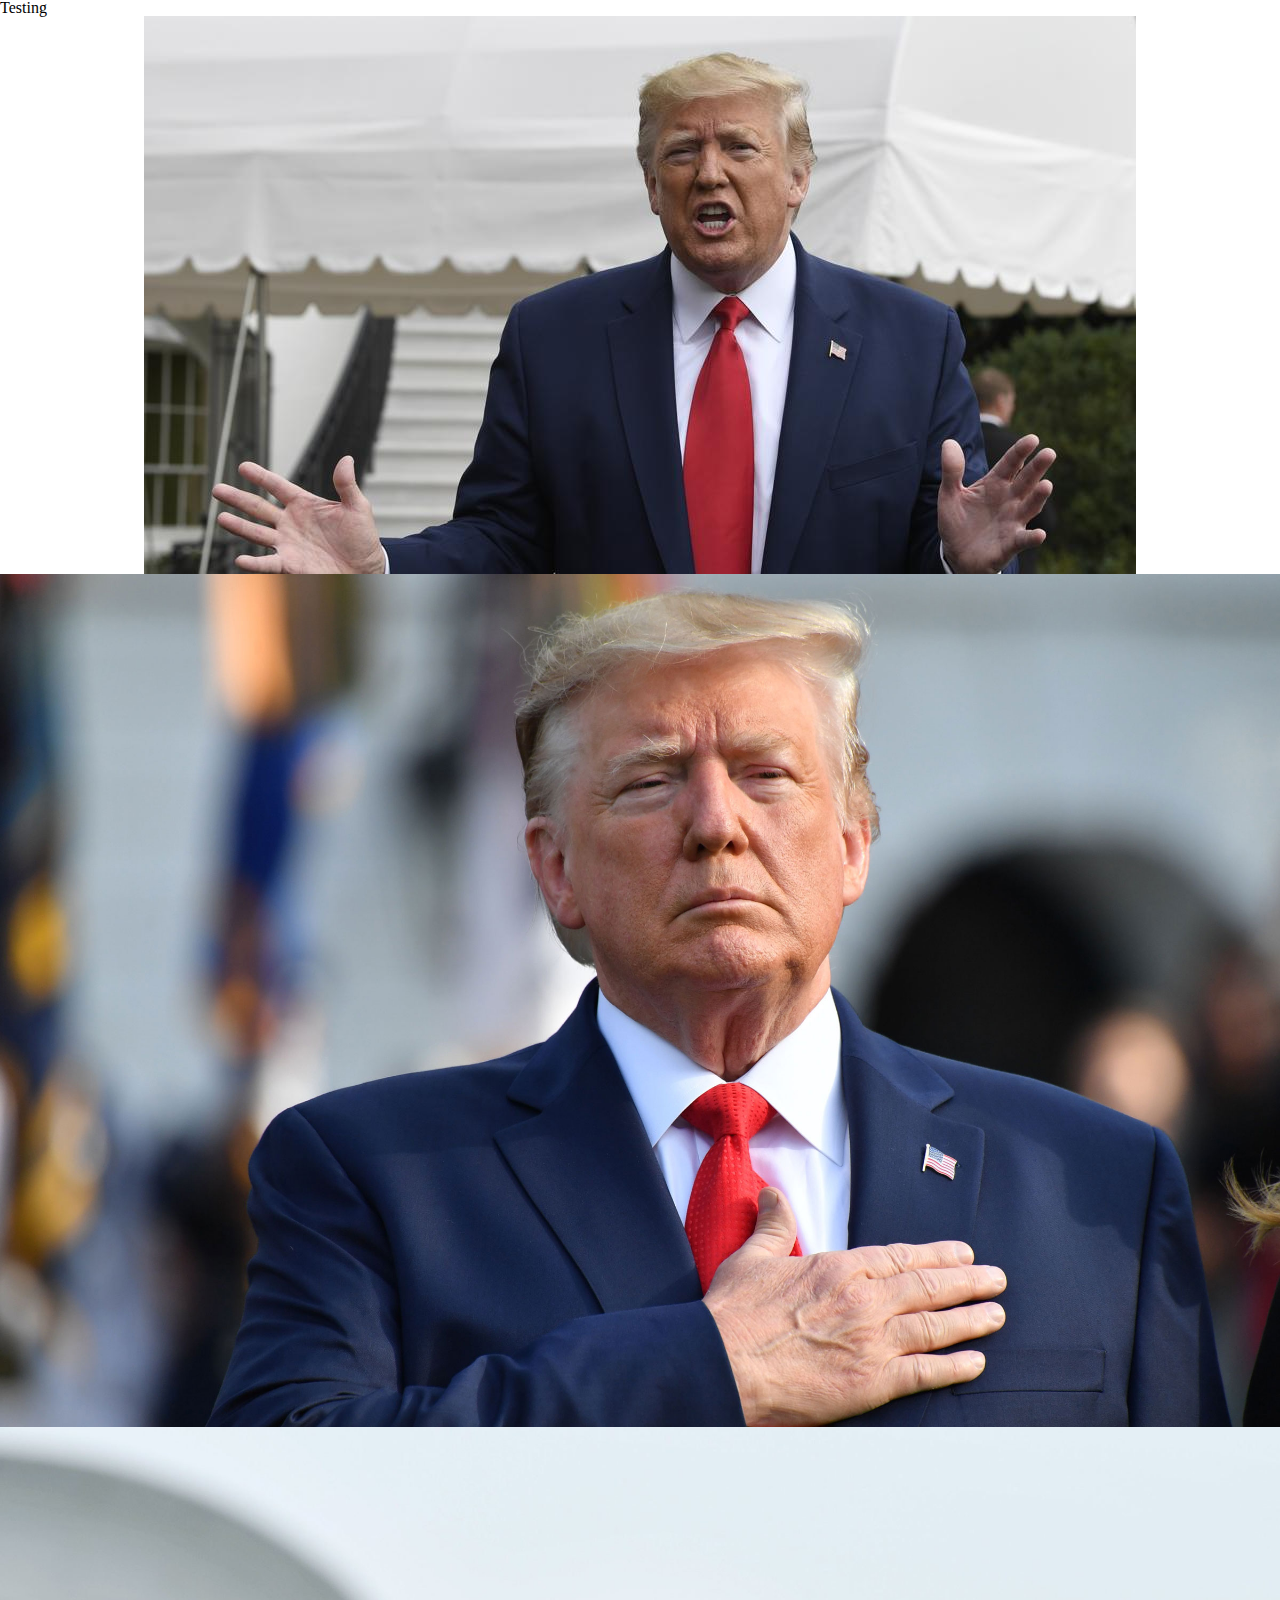
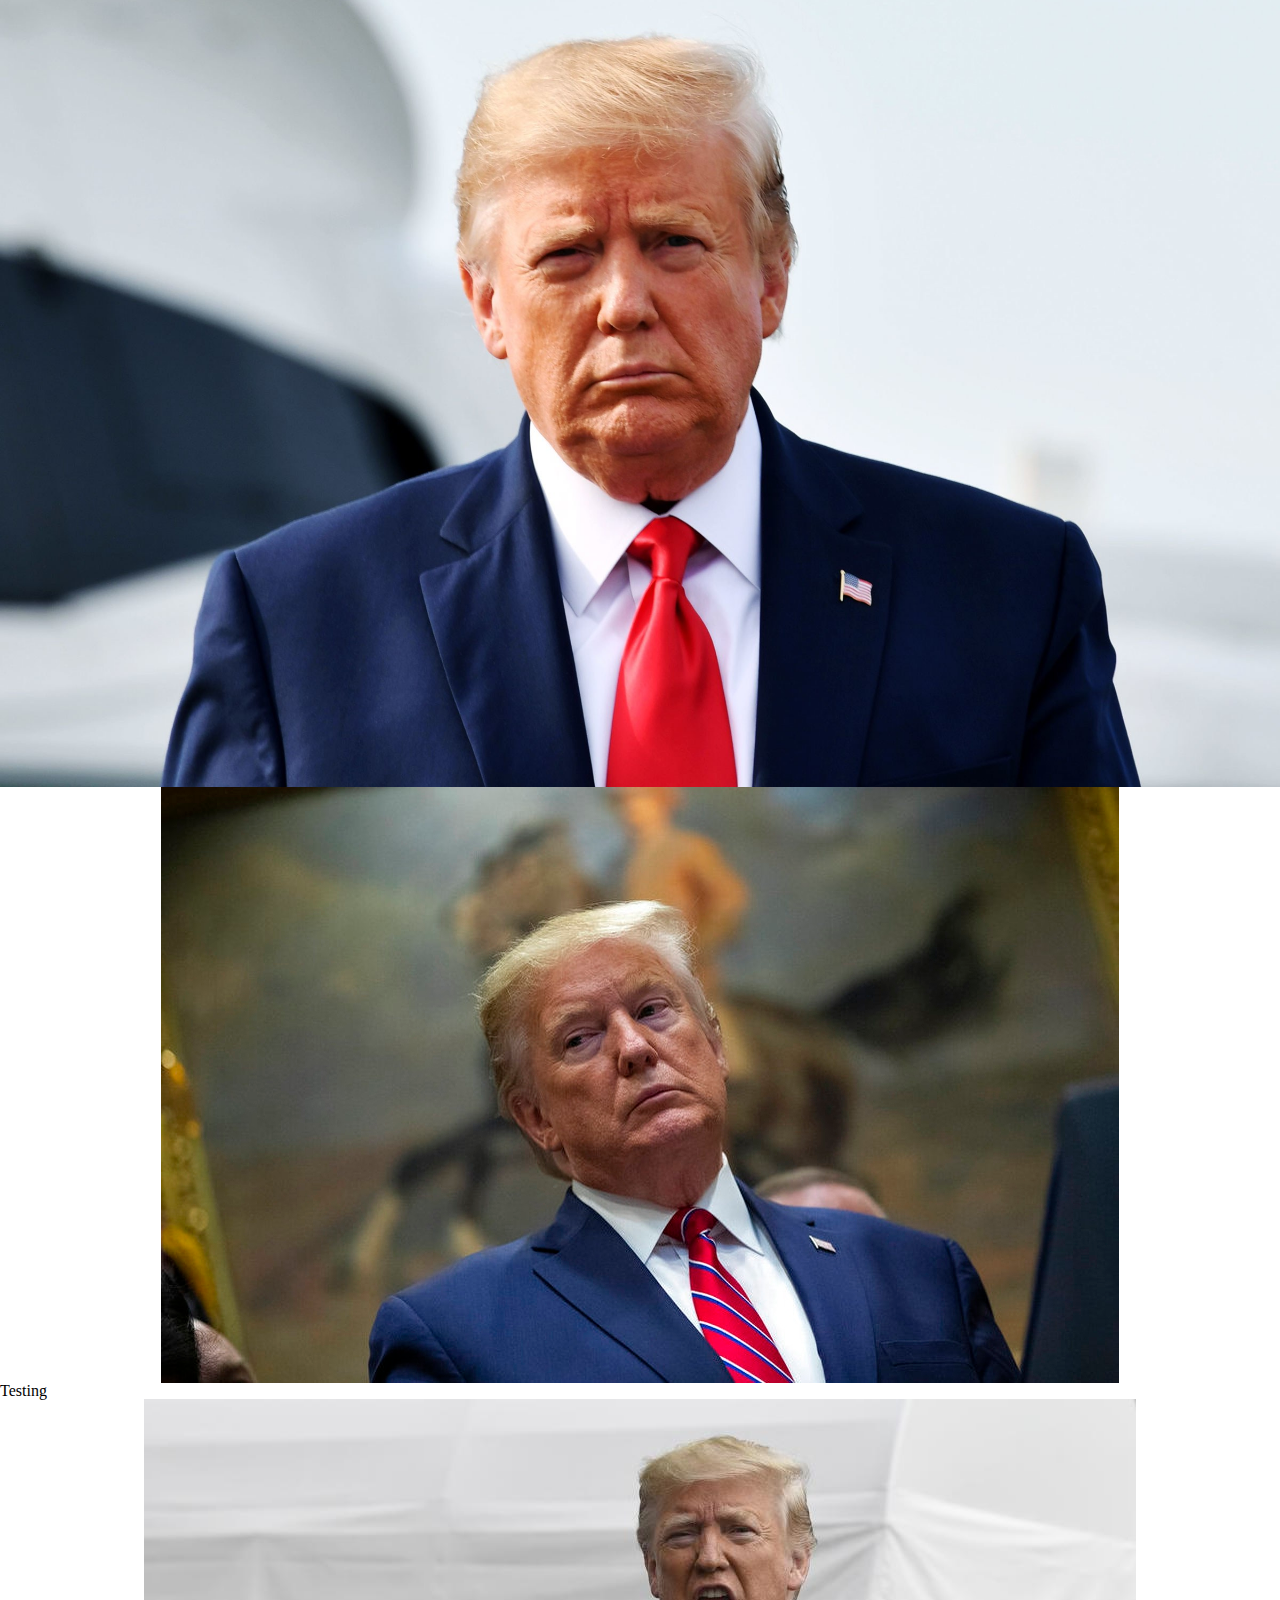
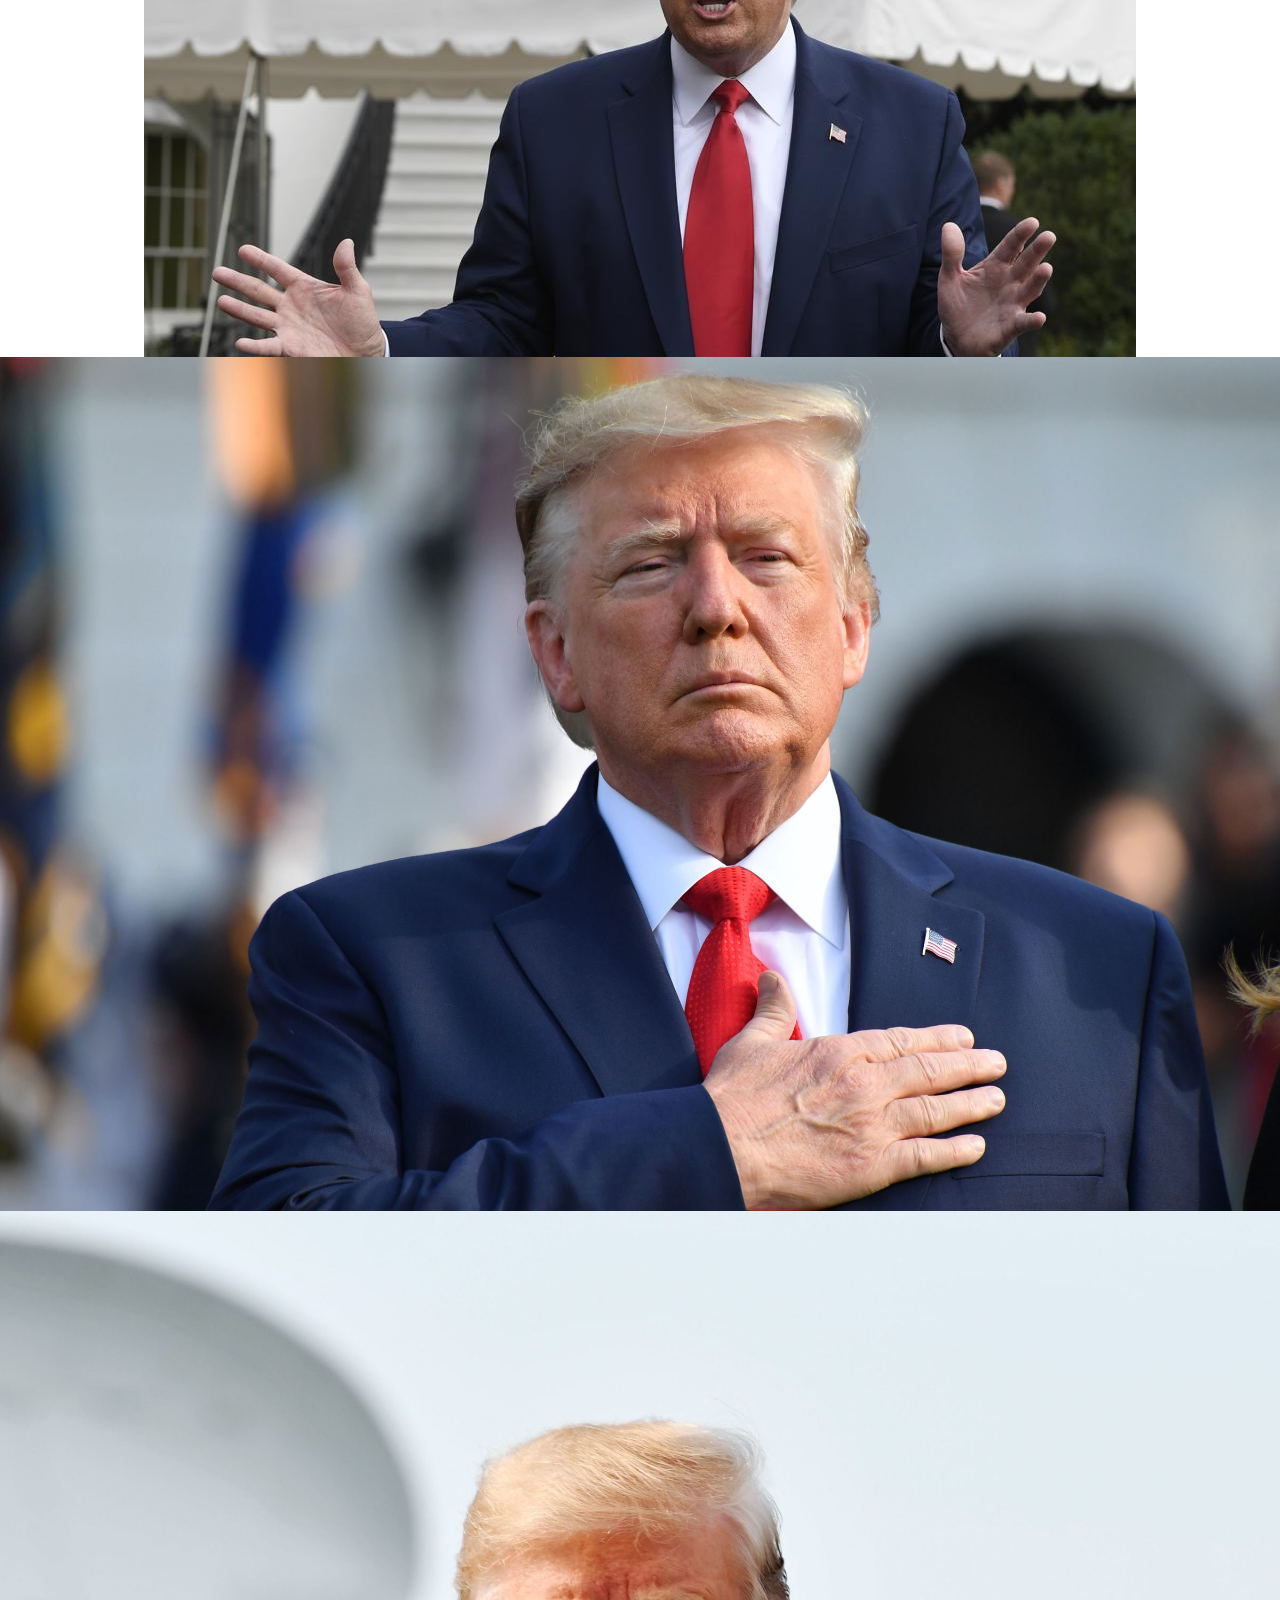
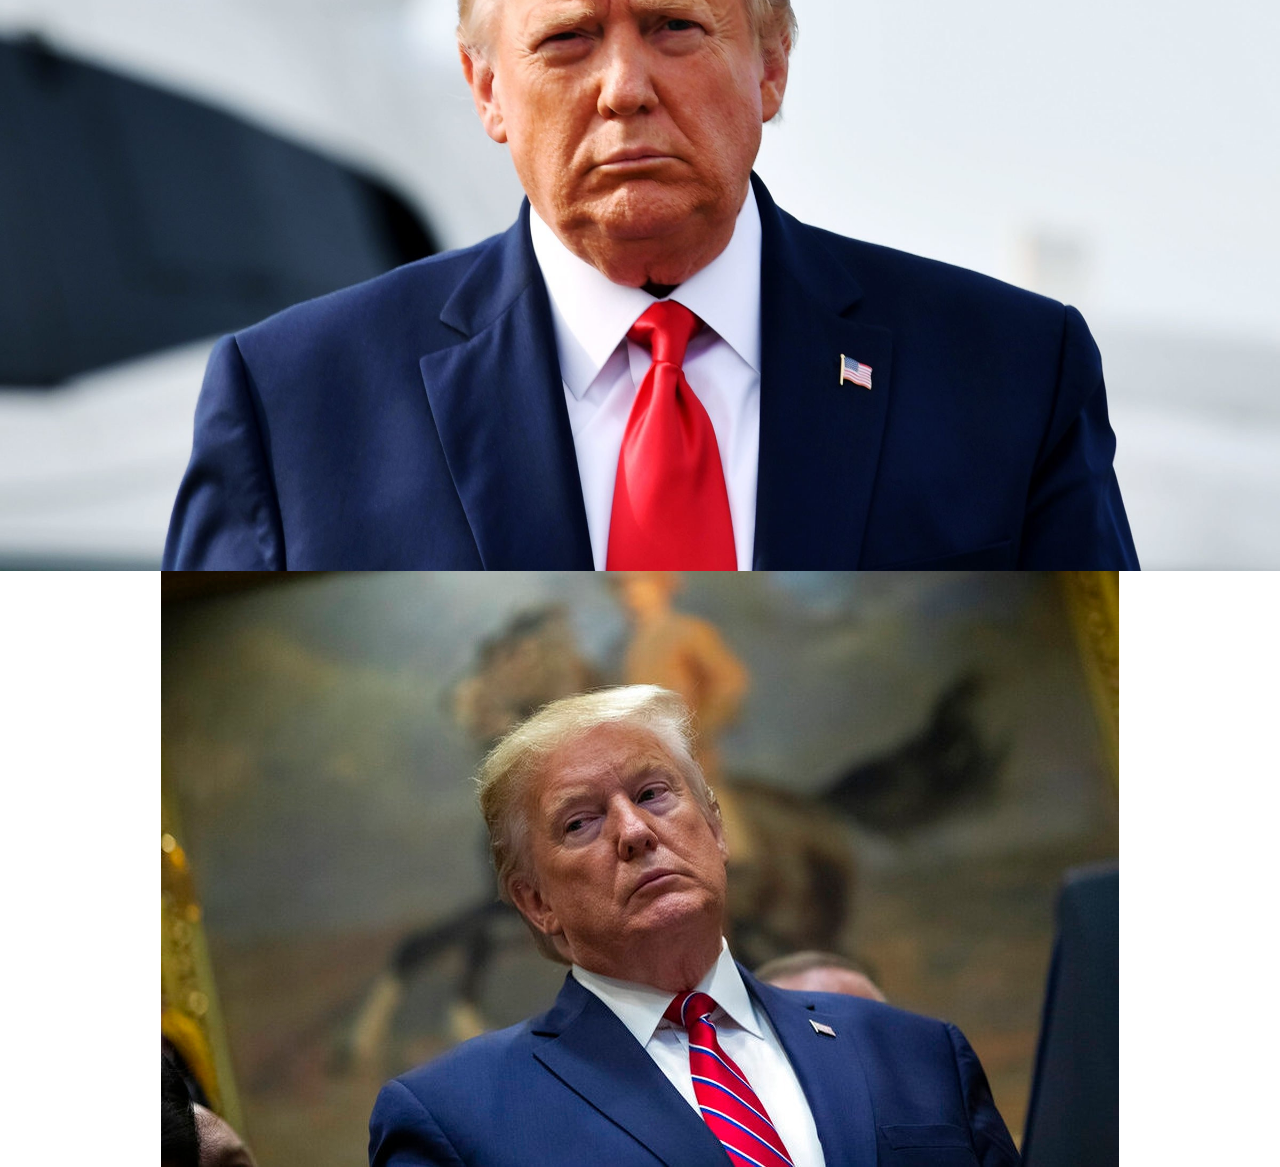
==== commit d4b71f46: "hola926" ====
--- a/index.html
+++ b/index.html
@@ -4,12 +4,11 @@
 	<meta charset="UTF-8">
 	<meta name="viewport" content="width=device-width, initial-scale=1.0">
 	<meta http-equiv="X-UA-Compatible" content="ie=edge">
-	<title>Document</title>
-	<link rel="icon" href="icon.svg" sizes="any">
+	<title>ABC MUNDIAL</title>
+	<link rel="icon" href="icon-168.png" sizes="any">
 	<link rel="stylesheet" href="css.css">
 	<link rel="manifest" href="manifest.webmanifest">
 	<script src="app.js" defer></script>
-	<script src="sw.js" defer></script>
 </head>
 <body>
 	<main>
@@ -22,6 +21,15 @@
 				<li><img src="d.jpg" alt="d"></li>
 			</ul>
 		</section>
+		<section>
+			<h2>Testing</h1>
+			<ul>
+				<li><img src="a.jpg" alt="a"></li>
+				<li><img src="b.jpg" alt="b"></li>
+				<li><img src="c.jpg" alt="c"></li>
+				<li><img src="d.jpg" alt="d"></li>
+			</ul>
+		</section>
 	</main>
 </body>
 </html>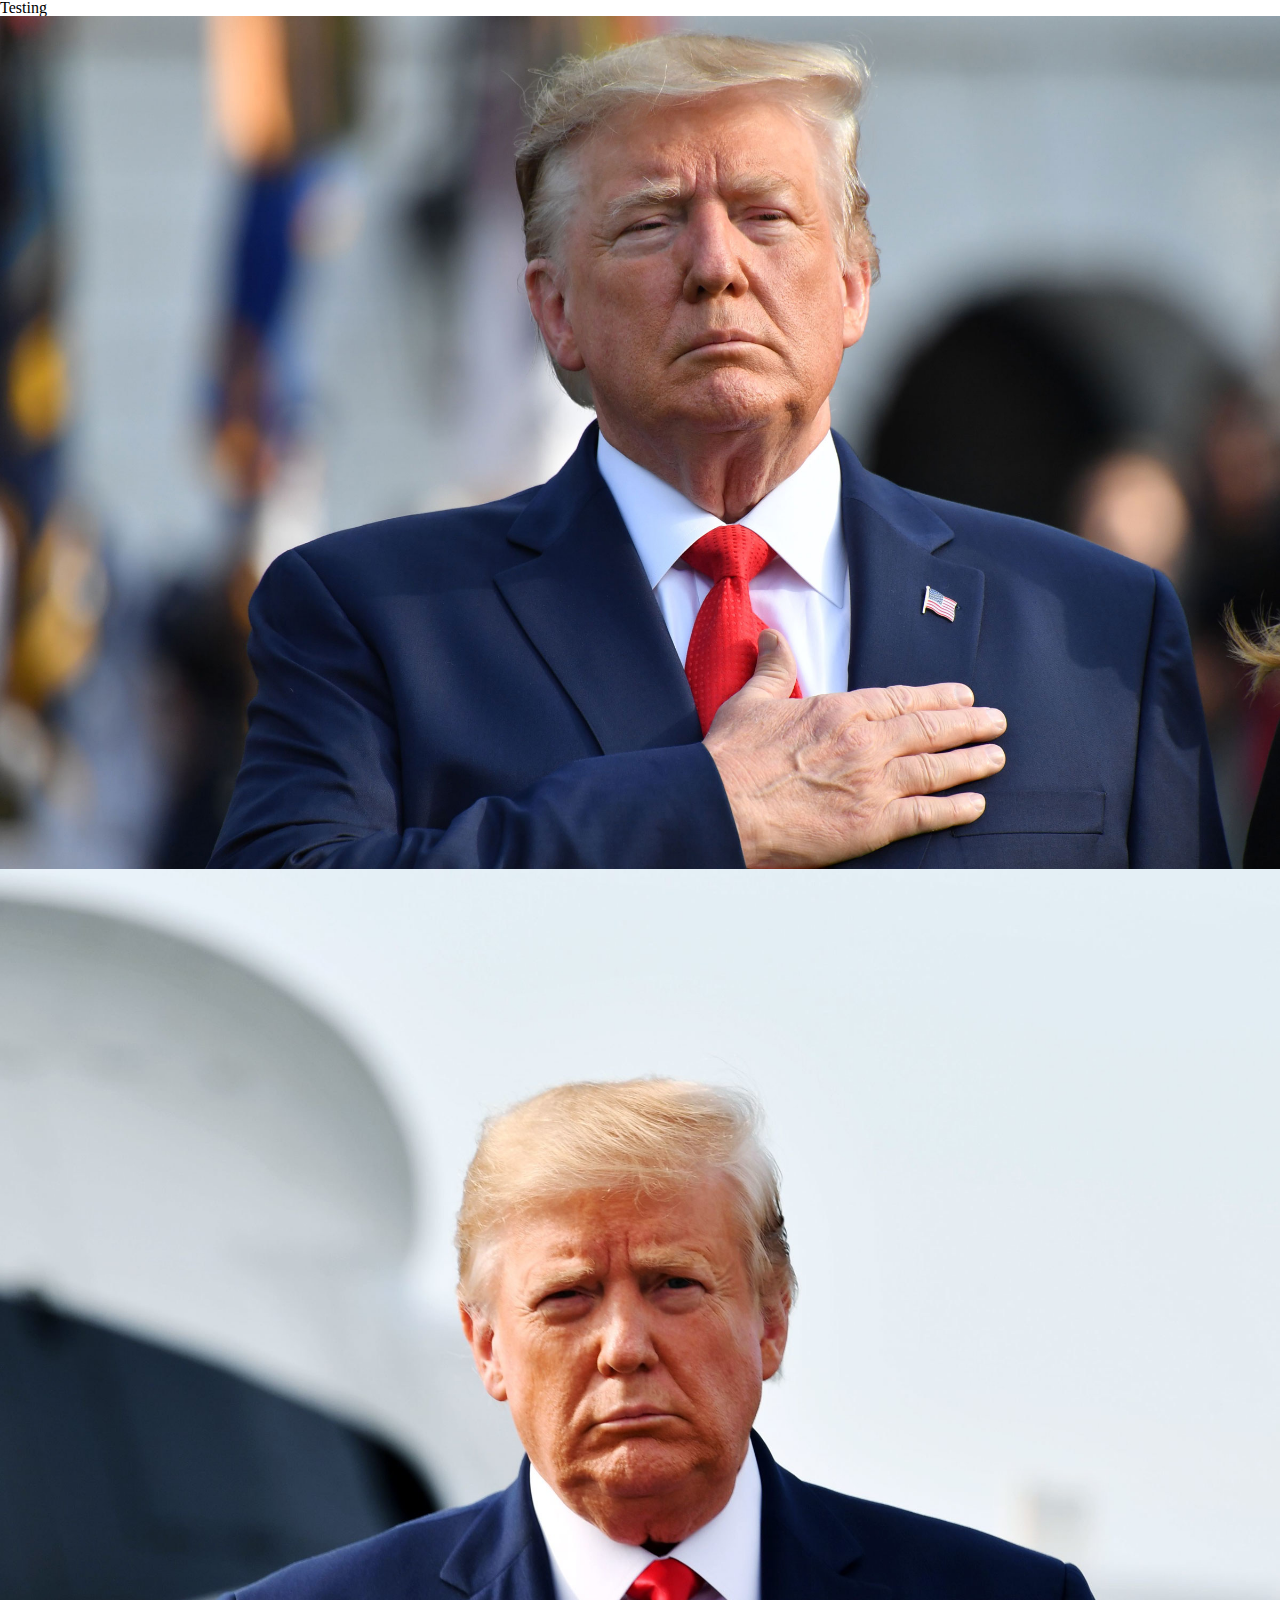
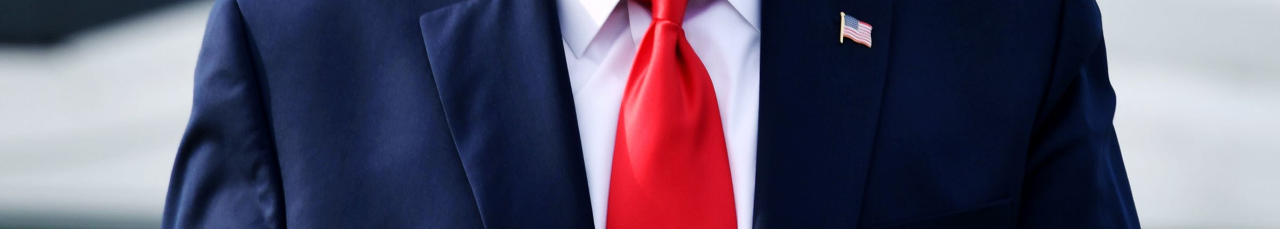
==== commit 3a5c8e79: "hola999" ====
--- a/index.html
+++ b/index.html
@@ -13,21 +13,10 @@
 <body>
 	<main>
 		<section>
-			<h1>Testing</h1>
+			<h2>Testing</h1>
 			<ul>
-				<li><img src="a.jpg" alt="a"></li>
 				<li><img src="b.jpg" alt="b"></li>
 				<li><img src="c.jpg" alt="c"></li>
-				<li><img src="d.jpg" alt="d"></li>
-			</ul>
-		</section>
-		<section>
-			<h2>Testing</h1>
-			<ul>
-				<li><img src="a.jpg" alt="a"></li>
-				<li><img src="b.jpg" alt="b"></li>
-				<li><img src="c.jpg" alt="c"></li>
-				<li><img src="d.jpg" alt="d"></li>
 			</ul>
 		</section>
 	</main>
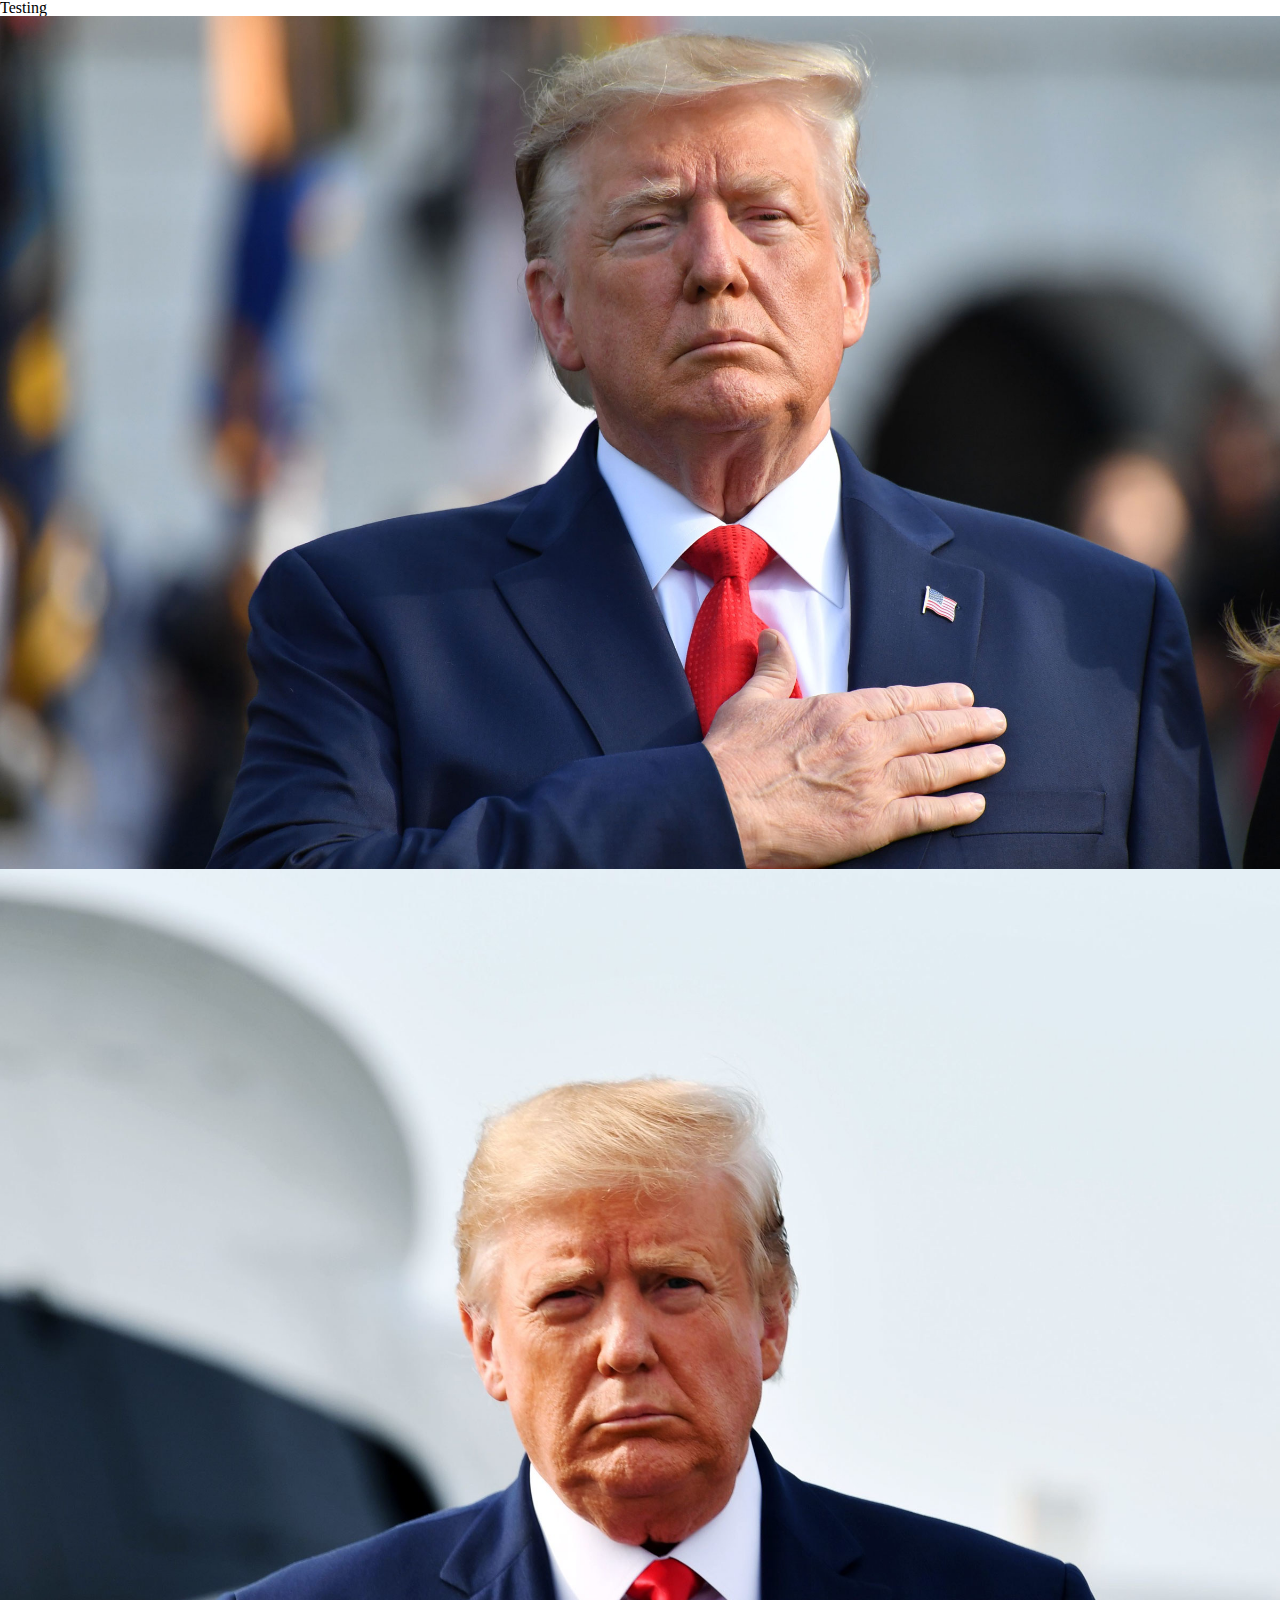
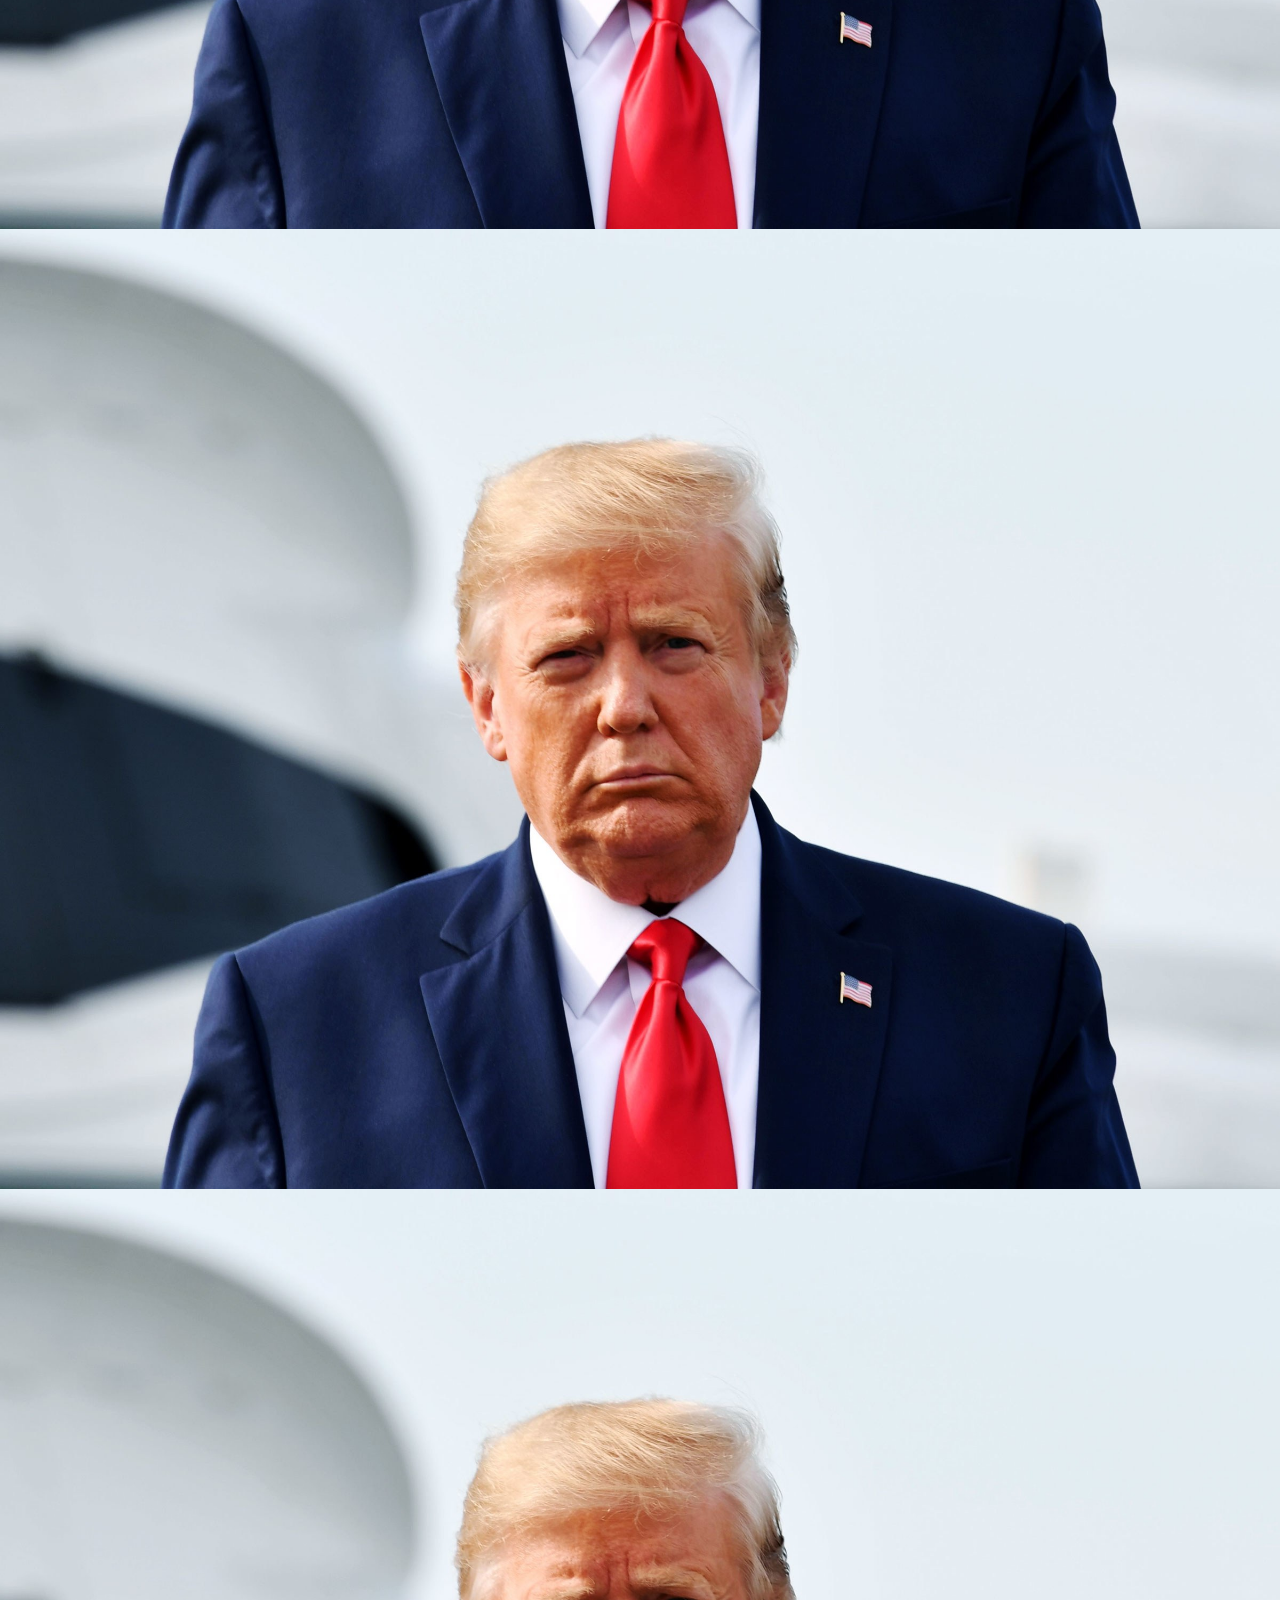
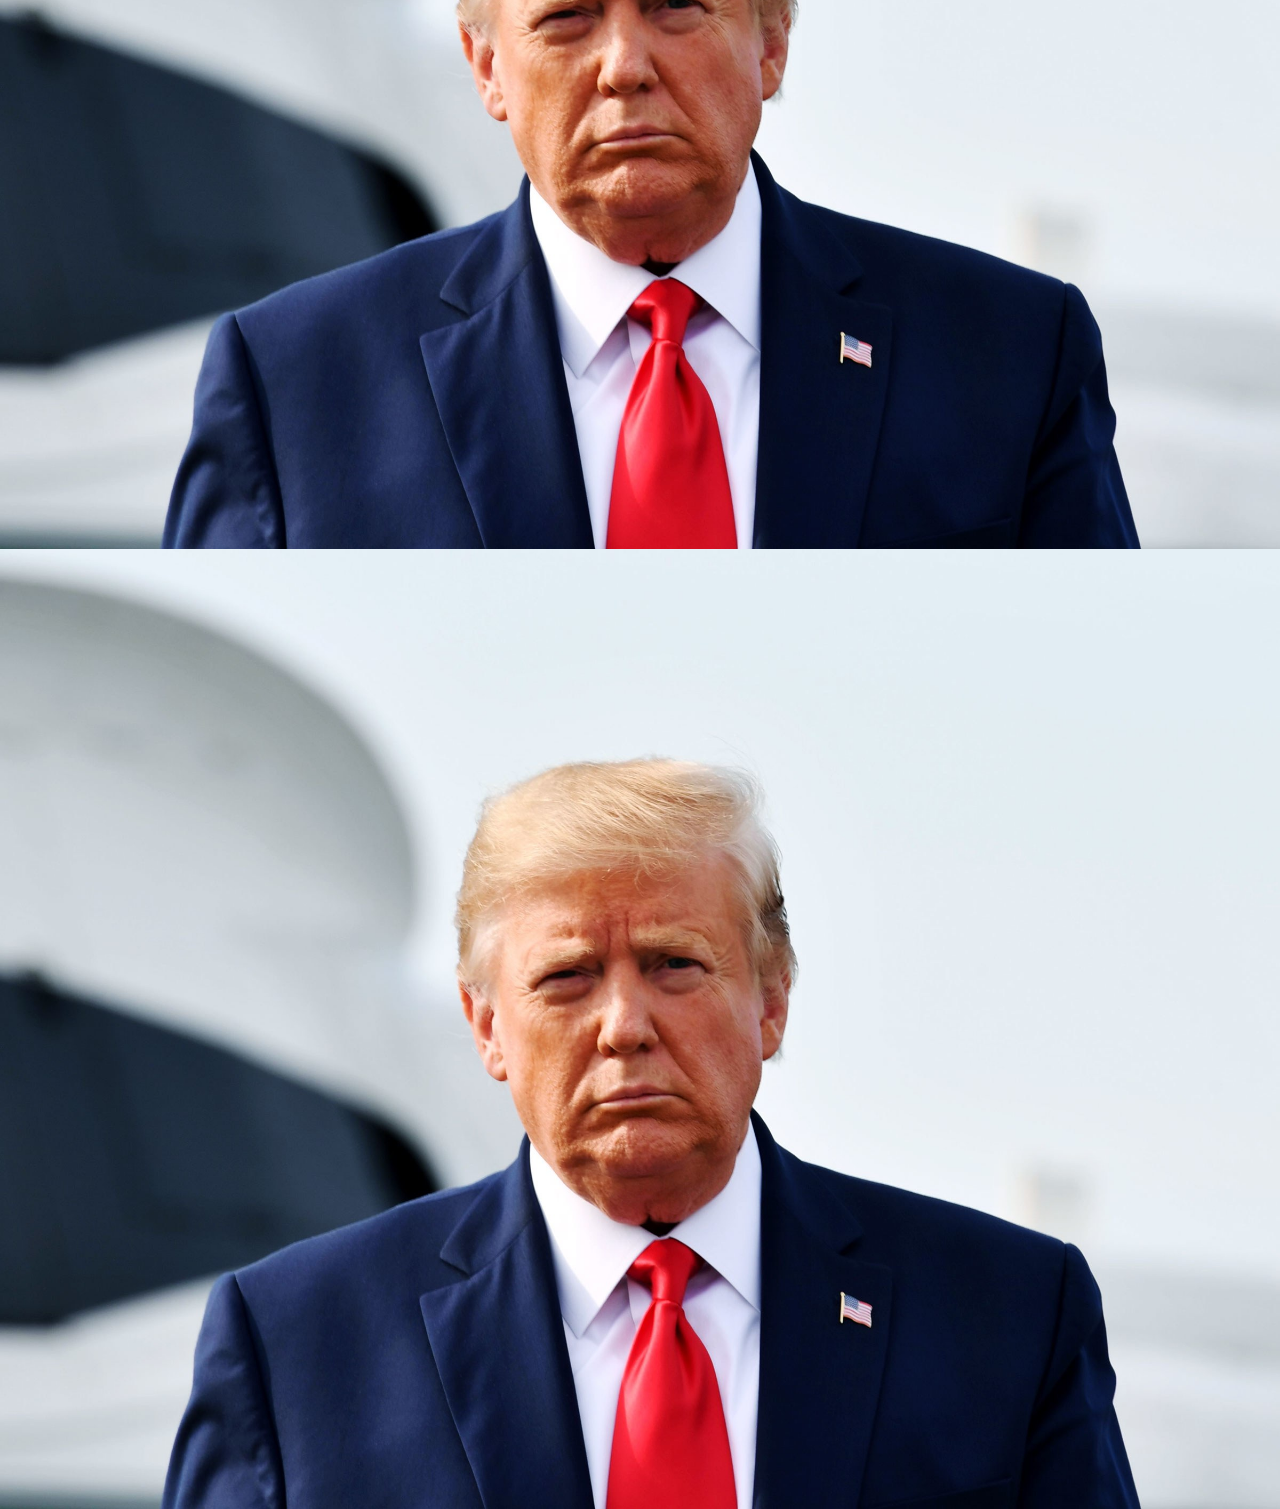
==== commit 8f520230: "hola99665" ====
--- a/index.html
+++ b/index.html
@@ -17,6 +17,9 @@
 			<ul>
 				<li><img src="b.jpg" alt="b"></li>
 				<li><img src="c.jpg" alt="c"></li>
+				<li><img src="c.jpg" alt="c"></li>
+				<li><img src="c.jpg" alt="c"></li>
+				<li><img src="c.jpg" alt="c"></li>
 			</ul>
 		</section>
 	</main>
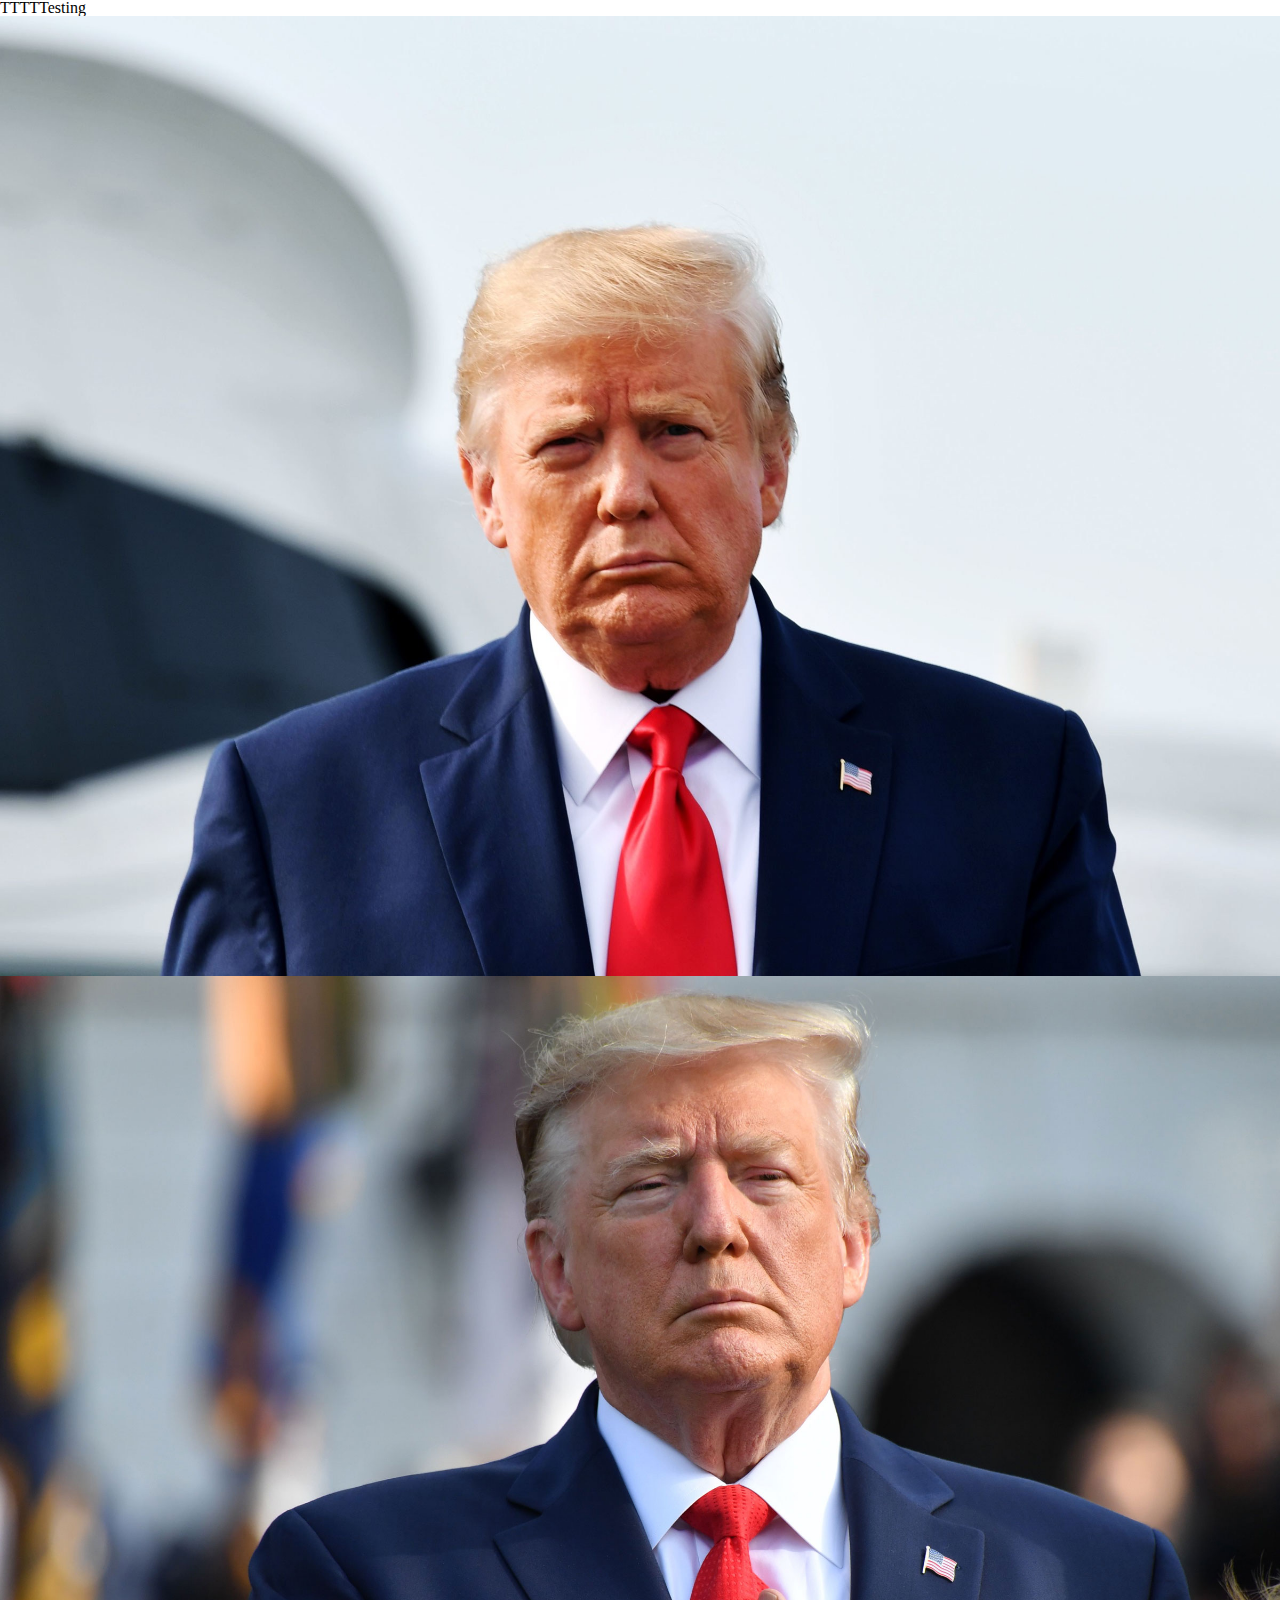
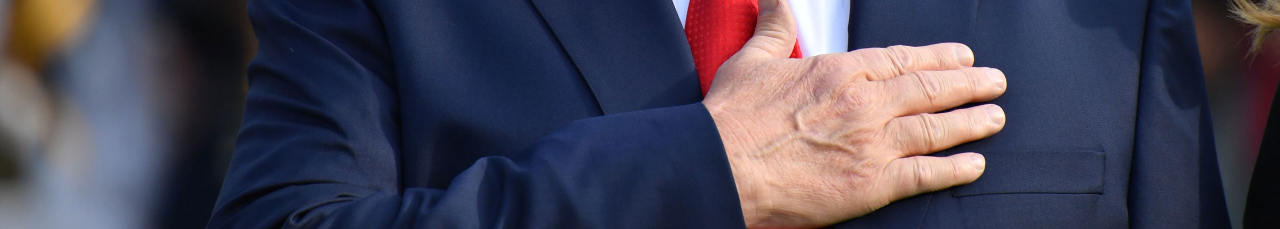
==== commit a2c3f111: "hola9966ppg4" ====
--- a/index.html
+++ b/index.html
@@ -13,13 +13,10 @@
 <body>
 	<main>
 		<section>
-			<h2>Testing</h1>
+			<h2>TTTTTesting</h1>
 			<ul>
+				<li><img src="c.jpg" alt="c"></li>
 				<li><img src="b.jpg" alt="b"></li>
-				<li><img src="c.jpg" alt="c"></li>
-				<li><img src="c.jpg" alt="c"></li>
-				<li><img src="c.jpg" alt="c"></li>
-				<li><img src="c.jpg" alt="c"></li>
 			</ul>
 		</section>
 	</main>
